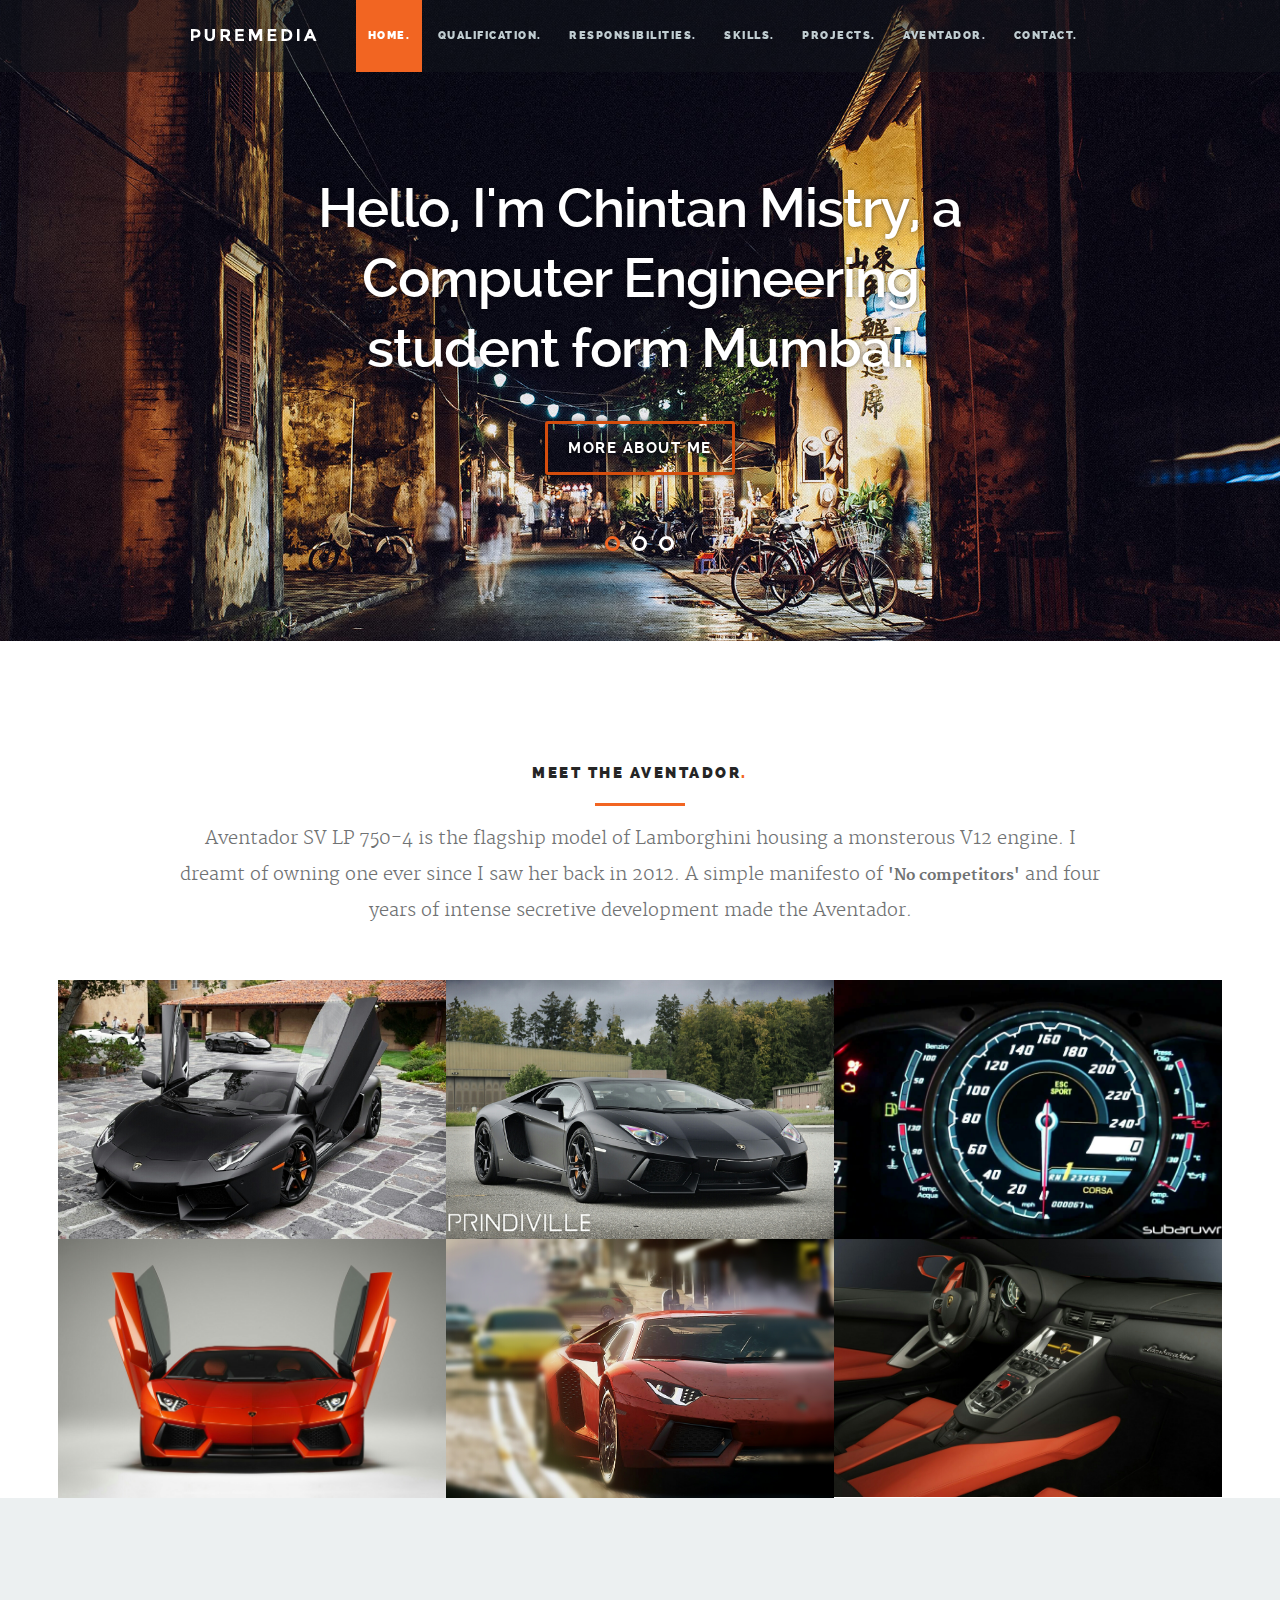
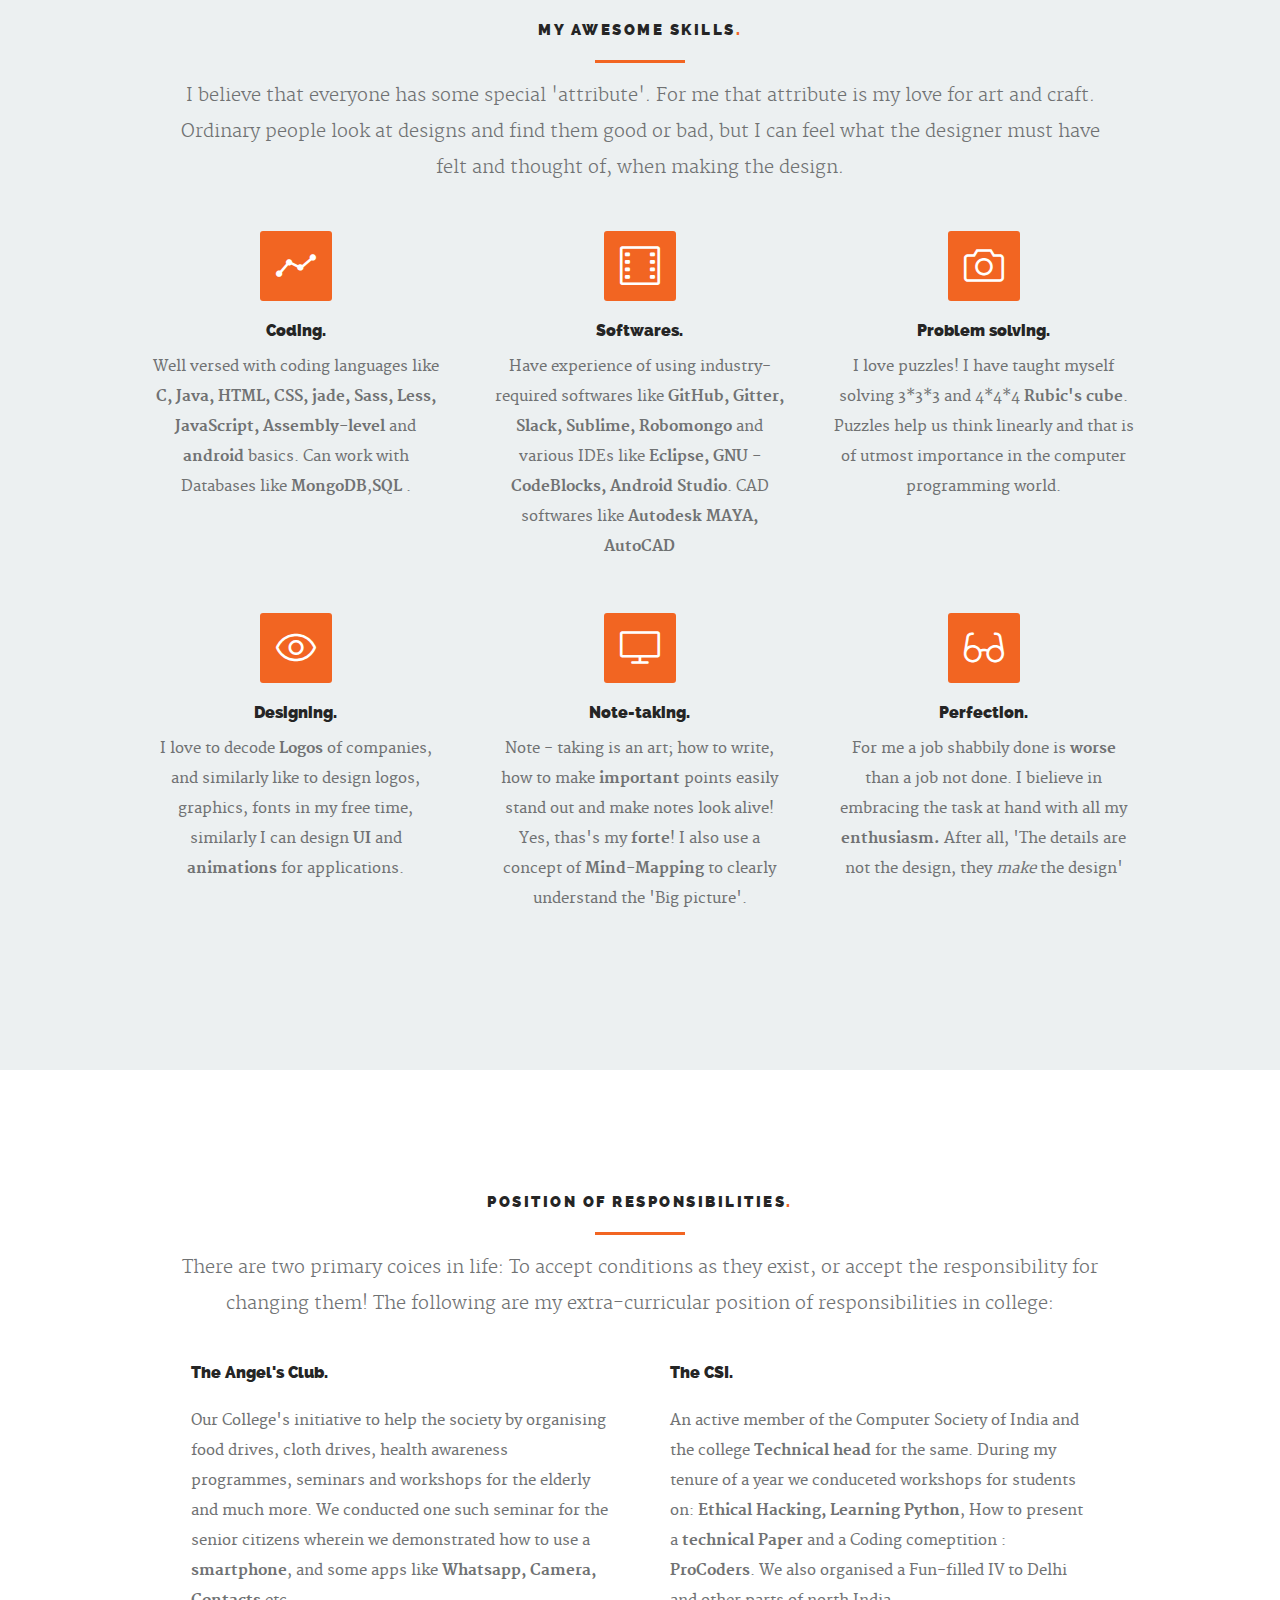
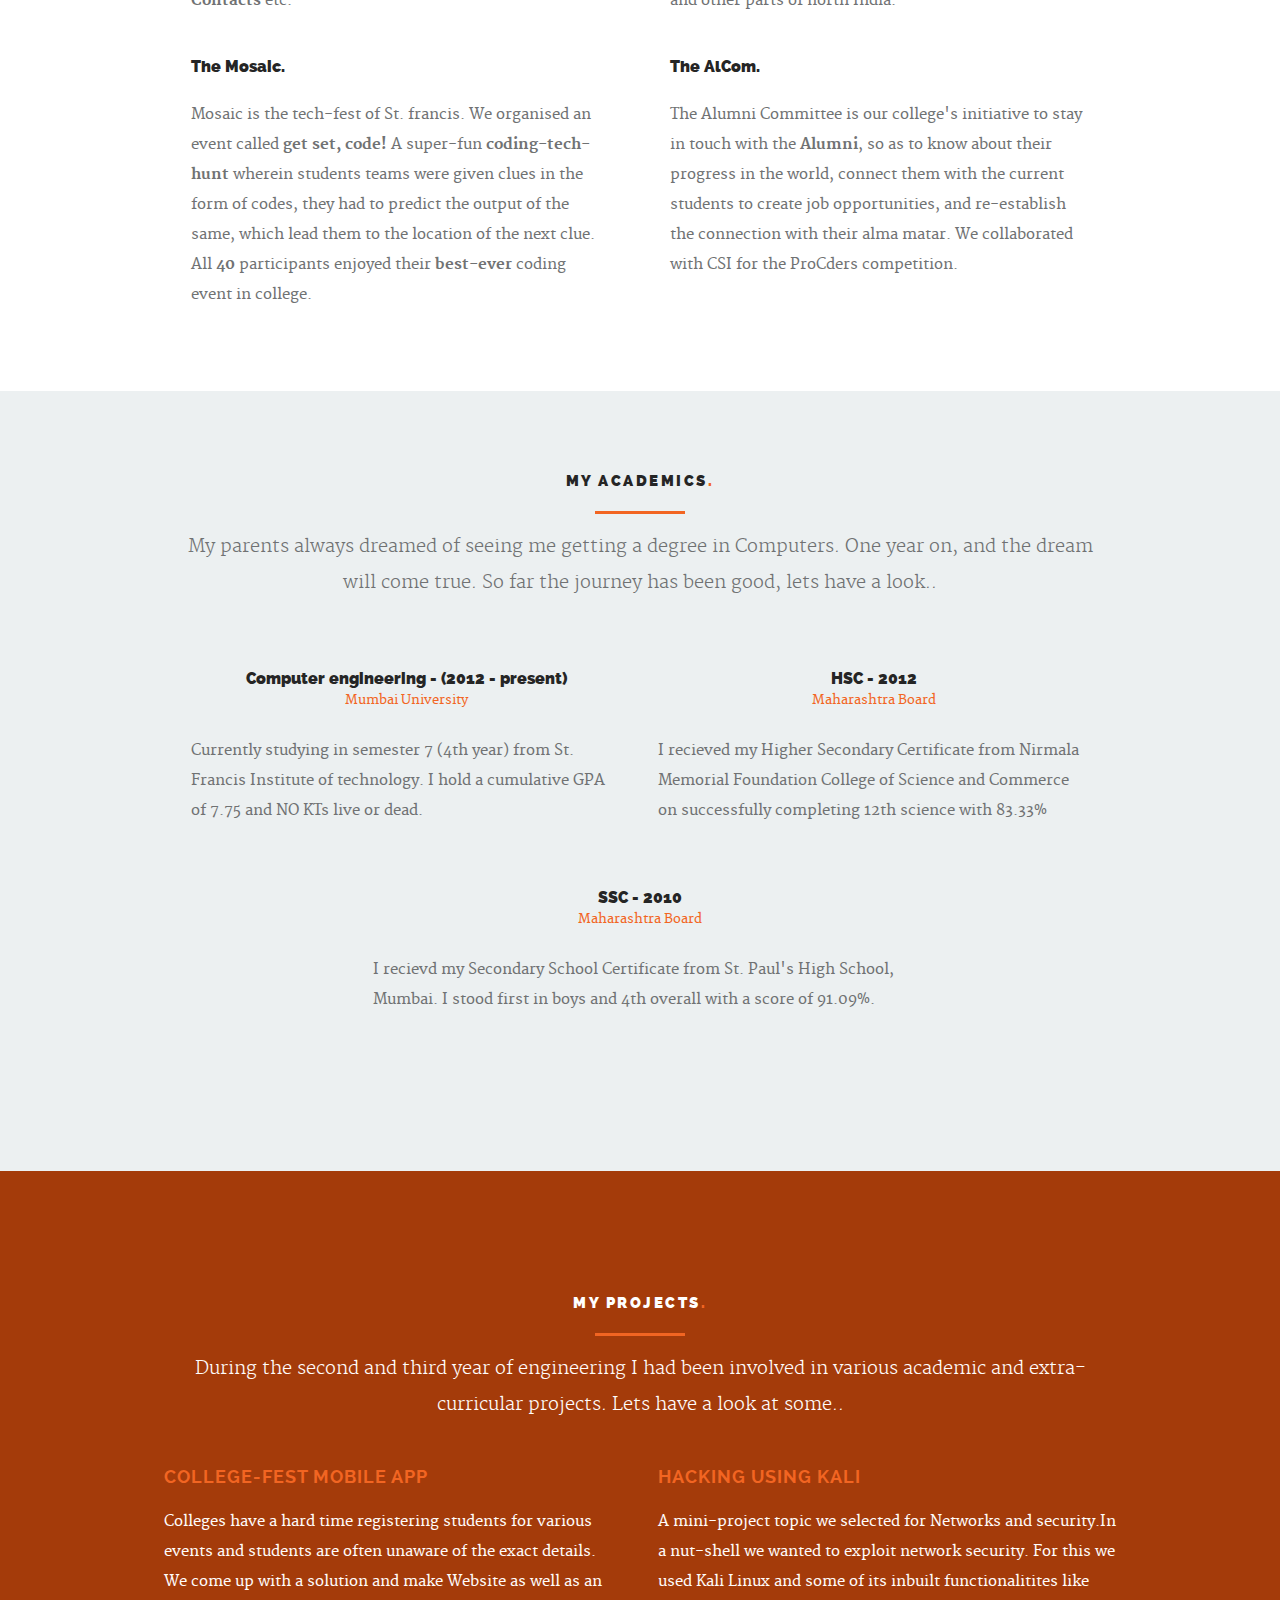
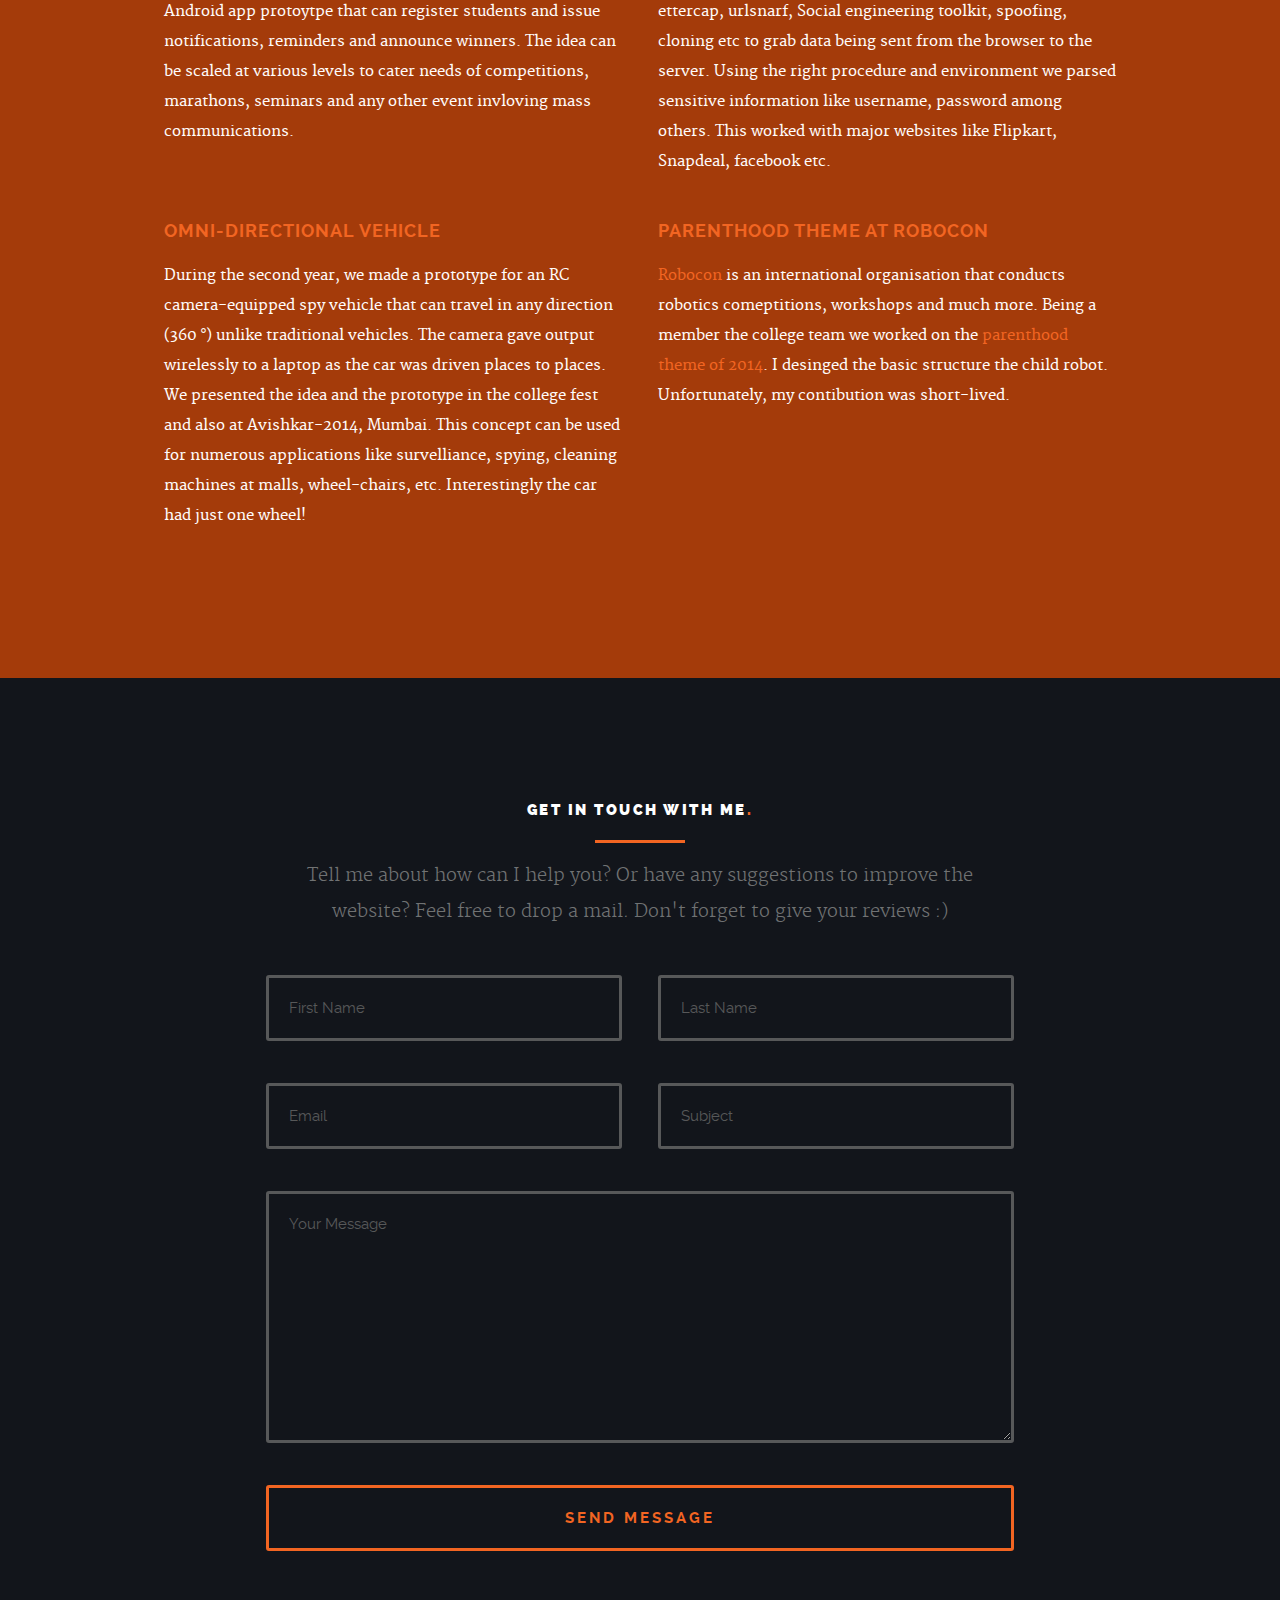
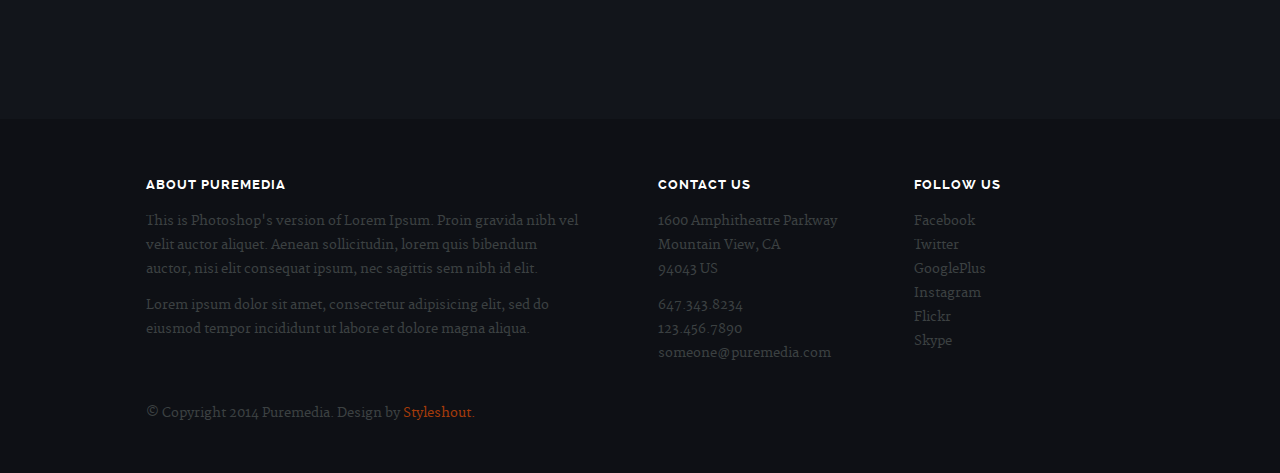
==== index.html @ ee424dfe "renamed ids for responsibilities in inedx.html adn main.css, works fine" ====
<!DOCTYPE html>
<!--[if lt IE 8 ]><html class="no-js ie ie7" lang="en"> <![endif]-->
<!--[if IE 8 ]><html class="no-js ie ie8" lang="en"> <![endif]-->
<!--[if IE 9 ]><html class="no-js ie ie9" lang="en"> <![endif]-->
<!--[if (gte IE 9)|!(IE)]><!--><html class="no-js" lang="en"> <!--<![endif]-->
<head>

   <!--- Basic Page Needs
   ================================================== -->
   <meta charset="utf-8">
	<title>Chintan Mistry</title>
	<meta name="description" content="">  
	<meta name="author" content="">

   <!-- Mobile Specific Metas
   ================================================== -->
	<meta name="viewport" content="width=device-width, initial-scale=1, maximum-scale=1">

	<!-- CSS
    ================================================== -->
   <link rel="stylesheet" href="css/base.css">
	<link rel="stylesheet" href="css/main.css">
   <link rel="stylesheet" href="css/media-queries.css">         

   <!-- Script
   =================================================== -->
	<script src="js/modernizr.js"></script>

   <!-- Favicons
	=================================================== -->
	<link rel="shortcut icon" href="favicon.png" >

</head>

<body class="homepage">

   <div id="preloader"> 
	   <div id="status">
         <img src="images/loader.gif" height="60" width="60" alt="">
         <div class="loader">Loading...</div>
      </div>
   </div>
   

   <!-- Header
   =================================================== -->
   <header id="main-header">

   	<div class="row header-inner">

	      <div class="logo">
	         <a class="smoothscroll" href="#hero">Chintan</a>
	      </div>

	      <nav id="nav-wrap">         
	         
	         <a class="mobile-btn" href="#nav-wrap" title="Show navigation">
	         	<span class='menu-text'>Show Menu</span>
	         	<span class="menu-icon"></span>
	         </a>
         	<a class="mobile-btn" href="#" title="Hide navigation">
         		<span class='menu-text'>Hide Menu</span>
         		<span class="menu-icon"></span>
         	</a>         

	         <ul id="nav" class="nav">
	            <li class="current"><a class="smoothscroll" href="#hero">Home.</a></li>
		         <li><a class="smoothscroll" href="#qualification">Qualification.</a></li>
	            <li><a class="smoothscroll" href="#responsibilities">Responsibilities.</a></li>
	            <li><a class="smoothscroll" href="#skills">Skills.</a></li>
	            <li><a class="smoothscroll" href="#projects">Projects.</a></li>	            
              <li><a class="smoothscroll" href="#aventador">Aventador.</a></li>
	            <li><a class="smoothscroll" href="#contact">Contact.</a></li>
	         </ul> 

           <!-- <ul id="nav" class="nav">
               <li><a href="index.html#hero">Home.</a></li>
              <li class="current"><a href="index.html#aventador">Works.</a></li>
               <li><a href="index.html#skills">skills.</a></li>
               <li><a href="index.html#responsibilities">responsibilities.</a></li>
               <li><a href="index.html#journal">Blog.</a></li>         
               <li><a href="index.html#contact">Contact.</a></li>
            </ul> --> 

	      </nav> <!-- /nav-wrap -->	      

	   </div> <!-- /header-inner -->

   </header> 


   <!-- Hero
   =================================================== -->
   <section id="hero">	
   	  
		<div class="row hero-content">

			<div class="twelve columns flex-container">

			   <div id="hero-slider" class="flexslider">

				   <ul class="slides">

					   <!-- Slide -->
					   <li>
						   <div class="flex-caption">
								<h1>Hello, I'm Chintan Mistry, a Computer Engineering student form Mumbai.</h1>	
								<p><a class="button stroke smoothscroll" href="#responsibilities">More About me</a></p>																   
							</div>						
					   </li>

					   <!-- Slide -->
					   <li>						
							<div class="flex-caption">
								<h1 > I'm an artist, a designer, a coder, and... <br> I love my name!</h1>	
								<p><a class="button stroke smoothscroll" href="#aventador">See my Works</a></p>									   
							</div>					
					   </li>

					   <!-- Slide -->
              <li>
               <div class="flex-caption">
                <h1 >I'm a die-hard Lamborghini Fan, and aim to own an <a class="smoothscroll" href="#aventador" title="">an Aventador LP 700-4</a> when I turn 23. <a class="smoothscroll" href="#contact" title="">Meet her</a></h1> 
                <!-- edit these links to point to the bull + ++++++++++++++++++++++++++++++++++++++++++ -->
                </div>
              </li>				              

				   </ul>

			   </div> <!-- .flexslider -->				   

	      </div> <!-- .flex-container -->      

		</div> <!-- .hero-content -->	   

   </section> <!-- #hero -->

  <!-- pos 1: my qualifications////////////////////////////////////////////////////// -->

  <!-- pos 1: my qualifications////////////////////////////////////////////////////// -->


  <!-- pos 2: my position of responsilities ///////////////////////////////////////// -->

  <!-- pos 2: my position of responsilities ///////////////////////////////////////// -->


  <!-- pos 3: my skills ///////////////////////////////////////////////////////////// -->

  <!-- pos 3: my skills ///////////////////////////////////////////////////////////// -->


  <!-- pos 4: my projects /////////////////////////////////////////////////////////// -->

  <!-- pos 4: my projects /////////////////////////////////////////////////////////// -->

  
  <!-- pos 5: my aventador ////////////////////////////////////////////////////////// -->

  <!-- pos 5: my aventador ////////////////////////////////////////////////////////// -->


  <!-- pos 6: contact me //////////////////////////////////////////////////////////// -->

  <!-- pos 6: contact me //////////////////////////////////////////////////////////// -->


   <!-- aventador //works maps to the bull: placed at pos 6
   ================================================== -->
   <section id="aventador">

      <div class="row section-head">

      	<div class="twelve columns">

	         <h1>Meet the Aventador<span>.</span></h1>

	         <hr />

	         <p>Aventador SV LP 750-4 is the flagship model of Lamborghini housing a monsterous V12 engine. I dreamt of owning one ever since I saw her back in 2012. A simple manifesto of <b>'No competitors'</b> and four years of intense secretive development made the Aventador. 
	         </p>

	      </div>

      </div>

      <div class="row items">

      	<div class="twelve columns">

            <div id="aventador-wrapper" class="bgrid-third s-bgrid-half mob-bgrid-half group">

          	   <div class="bgrid item">
                  <div class="item-wrap">

                     <a href="Aventador.html">
                        <img src="images/Aventador/Aventador1.jpg" alt="Aventador1">
                        <div class="overlay"></div>                       
                        <div class="aventador-item-meta">
          					      <h5>Killer</h5>
                              <p>A design that steals your heart</p>
          					</div>                         
                     </a>

                  </div>
          		</div> <!-- /item -->

               <div class="bgrid item">
                  <div class="item-wrap">

                     <a href="Aventador.html">
                        <img src="images/Aventador/Aventador2.jpg" alt="Aventador2">
                        <div class="overlay">
                        	<div class="aventador-item-meta">
          					      <h5>Next - Gen</h5>
                              <p>A Complete Carbon Fibre body</p>
          					   </div>
                        </div>                        
                     </a>

                  </div>
          		</div> <!-- /item -->

               <div class="bgrid stack item">
                  <div class="item-wrap">

                     <a href="Aventador.html">
                        <img src="images/Aventador/Aventador3.jpg" alt="Aventador3">                        
                        <div class="overlay">
                        	<div class="aventador-item-meta">
          					      <h5>Fast</h5>
                              <p>A top speed of 350 Kmph</p>
          					   </div>
                        </div>                        
                     </a>

                  </div>
          		</div> <!-- /item -->

               <div class="bgrid item">
                  <div class="item-wrap">

                     <a href="Aventador.html">
                        <img src="images/Aventador/Aventador4.jpg" alt="Aventador4">
                        <div class="overlay">
                        	<div class="aventador-item-meta">
          					      <h5>Sharp</h5>
                              <p>Those scissor doors!</p>
          					   </div>
                        </div>                       
                     </a>

                  </div>
          		</div> <!-- /item -->

               <div class="bgrid item">
                  <div class="item-wrap">

                     <a href="Aventador.html">
                     	<img src="images/Aventador/Aventador5.jpg" alt="Aventador5">
                       	<div class="overlay">
                       		<div class="aventador-item-meta">
          					      <h5>Appeal</h5>
                              <p>Those eyes</p>
          					   </div>
                       	</div>                        
                     </a>

                  </div>
          		</div> <!-- /item -->

               <div class="bgrid item">
                  <div class="item-wrap">

                     <a href="Aventador.html">
                        <img src="images/Aventador/Aventador6.jpg" alt="Aventador6">
                        <div class="overlay">
                        	<div class="aventador-item-meta">
          					      <h5>Interiors</h5>
                              <p>A jet fighter on road</p>
          					   </div>
                        </div>                        
                     </a>

                  </div>
          		</div> <!-- /item -->

            </div> <!-- /aventador-wrapper -->

         </div> <!-- /twelve -->

      </div>  <!-- /row -->
      
   </section> <!-- /aventador -->


   <!-- skills Section maps to my skills : pos at 3
   ================================================== -->
   <section id="skills">

   	<div class="row section-head">

   		<div class="twelve columns">

	         <h1>My awesome skills<span>.</span></h1>

	         <hr />

	         <p>I believe that everyone has some special 'attribute'. For me that attribute is my love for art and craft. Ordinary people look at designs and find them good or bad, but I can feel what the designer must have felt and thought of, when making the design. 
	         </p>

         </div>

      </div>

      <div class="row">

      	<div class="twelve columns">

	      	<div class="skills-list bgrid-third s-bgrid-half mob-bgrid-whole">

	      		<div class="bgrid">

	               <div class="icon-part">
	               	<span class="icon-graph"></span>
	               </div>

	               <h3>Coding.</h3>

	               <div class="skills-content">	                  
		               <p>Well versed with coding languages like <b>C, Java, HTML, CSS, jade, Sass, Less, JavaScript, Assembly-level</b> and <b>android</b> basics. Can work with Databases like <b>MongoDB</b>,<b>SQL</b> .
	         			</p> 
	               </div>      

	            </div> <!-- /bgrid -->

				   <div class="bgrid">

	              	<div class="icon-part">
	               	<i class="icon-film"></i>
	               </div>

	               <h3>Softwares.</h3>                  

	               <div class="skills-content">	                  
		               <p>Have experience of using industry-required softwares like <b>GitHub, Gitter, Slack, Sublime, Robomongo</b> and various IDEs like <b>Eclipse, GNU - CodeBlocks, Android Studio</b>. CAD softwares like <b>Autodesk MAYA, AutoCAD</b>
	         			</p> 
	               </div>                                 

	            </div> <!-- /bgrid -->

				   <div class="bgrid">

	              	<div class="icon-part">	               	
	               	<i class="icon-camera"></i>
	               </div>

	               <h3>Problem solving.</h3>

	               <div class="skills-content">		                  
		               <p>I love puzzles! I have taught myself solving 3*3*3 and 4*4*4 <b>Rubic's cube</b>. Puzzles help us think linearly and that is of utmost importance in the computer programming world.
	         			</p> 
	               </div>                               

	            </div> <!-- /bgrid -->

				   <div class="bgrid first">

	              	<div class="icon-part">
	               	<i class="icon-eye"></i>	               	
	               </div>
	                  
	               <h3>Designing.</h3> 

	               <div class="skills-content">	                  
		               <p>I love to decode <b>Logos</b> of companies, and similarly like to design logos, graphics, fonts in my free time, similarly I can design <b>UI</b> and <b>animations</b> for applications.
	         			</p> 
	               </div>                                 

	            </div> <!-- /bgrid -->

				   <div class="bgrid">

	              	<div class="icon-part">
	               	<i class="icon-screen-desktop"></i>
	               </div>
	                  
	               <h3>Note-taking.</h3>

	               <div class="skills-content">	                  
		               <p>Note - taking is an art; how to write, how to make <b>important</b> points easily stand out and make notes look alive! Yes, thas's my <b>forte</b>! I also use a concept of <b>Mind-Mapping</b> to clearly understand the 'Big picture'. 
	         			</p> 
	               </div>                                 

	             </div> <!-- /bgrid -->

				   <div class="bgrid">

	               <div class="icon-part">
	               	<i class="icon-eyeglasses"></i>
	               </div>

	               <h3>Perfection.</h3>

	               <div class="skills-content">
		               <p>For me a job shabbily done is <b>worse</b> than a job not done. I bielieve in embracing the task at hand with all my <b>enthusiasm.</b> After all, 'The details are not the design, they <i>make</i> the design' 
	         			</p> 
	               </div>                              

	            </div> <!-- /bgrid -->

	      	</div> <!-- /skills-list -->

	      </div> <!-- /twelve -->

      </div> <!-- /row -->      

   </section> <!-- /skills -->   


   <!-- responsibilities Section or who we are maps to my pos of resp: pos at 2
   ================================================== -->
   <section id="responsibilities">

   	<div class="row section-head">

   		<div class="twelve columns">

	         <h1>Position Of Responsibilities<span>.</span></h1>

	         <hr />

	         <p>There are two primary coices in life: To accept conditions as they exist, or accept the responsibility for changing them! The following are my extra-curricular position of responsibilities in college: 
	         </p>

	      </div>

      </div>

      <div class="row responsibilities-content"> 

      	<div class="mob-whole six columns left">

      		<h3>The Angel's Club.</h3>	

	      	<p>Our College's initiative to help the society by organising food drives, cloth drives, health awareness programmes, seminars and workshops for the elderly and much more. We conducted one such seminar for the senior citizens wherein we demonstrated how to use a <b>smartphone</b>, and some apps like <b>Whatsapp, Camera, Contacts</b> etc.
	         </p>

      	</div> <!-- /left -->

      	<div class="mob-whole six columns right">

	      	<h3>The CSI.</h3>

	      	<p>An active member of the Computer Society of India and the college <b>Technical head</b> for the same. During my tenure of a year we conduceted workshops for students on: <b>Ethical Hacking, Learning Python</b>, How to present a <b>technical Paper</b> and a Coding comeptition :<b> ProCoders</b>. We also organised a Fun-filled IV to Delhi and other parts of north India.
	         </p>	

      	</div> <!-- /right -->

      </div> <!-- /row -->    

      <div class="row responsibilities-content"> 

      	<div class="mob-whole six columns left">

	      	<h3>The Mosaic.</h3>	
	      	<p>Mosaic is the tech-fest of St. francis. We organised an event called <b>get set, code!</b> A super-fun <b>coding-tech-hunt</b> wherein students teams were given clues in the form of codes, they had to predict the output of the same, which lead them to the location of the next clue. All <b>40</b> participants enjoyed their <b>best-ever</b> coding event in college. 
	         </p>

      	</div> <!-- /left -->

      	<div class="mob-whole six columns right">

	      	<h3>The AlCom.</h3>

	      	<p>The Alumni Committee is our college's initiative to stay in touch with the <b>Alumni</b>, so as to know about their progress in the world, connect them with the current students to create job opportunities, and re-establish the connection with their alma matar. We collaborated with CSI for the ProCders competition.
	         </p>	

      	</div> <!-- /right -->

      </div> <!-- /row -->


      <!-- team or our rockstar team maps to my qualification pos: 1
   	=================================================== -->
   	<div id='team'>

	      <div class="row team section-head">

	   		<div class="twelve columns">

		         <h1>My Academics<span>.</span></h1>

		         <hr />

		         <p>My parents always dreamed of seeing me getting a degree in Computers. One year on, and the dream will come true. So far the journey has been good, lets have a look..
		         </p>	         

		      </div>

	      </div>

      	<div class="row responsibilities-content">

      		<div class="twelve columns">

		         <div id="team-wrapper" class="bgrid-half mob-bgrid-whole group">

		            <div class="bgrid member">

		               <div class="member-header text-center">


		                 	<!-- <div class="member-pic">
									<img src="images/team/member01-k.jpg" alt=""/>                        	                       	
		                 	</div> -->
                      <!-- this is the div for the image head, kept for reference purpose only -->

		                  <div class="member-name">
		                     <h3>Computer engineering - (2012 - present)</h3>
		                     <span>Mumbai University</span>
		                  </div>

		               </div>							

		               <p>Currently studying in semester 7 (4th year) from St. Francis Institute of technology. I hold a cumulative GPA of 7.75 and NO KTs live or dead.</p>

		               <!-- <ul class="member-social">
		                  <li><a href="#"><i class="fa fa-facebook"></i></a></li>
		                  <li><a href="#"><i class="fa fa-twitter"></i></a></li>
		                  <li><a href="#"><i class="fa fa-google-plus"></i></a></li>
		                  <li><a href="#"><i class="fa fa-linkedin"></i></a></li>
		                  <li><a href="#"><i class="fa fa-skype"></i></a></li>
		               </ul> -->
                   <!-- reference prupose only -->

		          	</div> <!-- /member -->

		            <div class="bgrid member">

		              	<div class="member-header text-center">
										
		                	<div class="member-name">
		                   	<h3>HSC - 2012</h3>
		                   	<span>Maharashtra Board</span>
		                	</div>

		               </div>

		               <p>I recieved my Higher Secondary Certificate from Nirmala Memorial Foundation College of Science and Commerce on successfully completing 12th science with 83.33%</p>

		               <!-- <ul class="member-social">
                      <li><a href="#"><i class="fa fa-facebook"></i></a></li>
                      <li><a href="#"><i class="fa fa-twitter"></i></a></li>
                      <li><a href="#"><i class="fa fa-google-plus"></i></a></li>
                      <li><a href="#"><i class="fa fa-linkedin"></i></a></li>
                      <li><a href="#"><i class="fa fa-skype"></i></a></li>
                   </ul> -->

		       		</div> <!-- /member -->

		            <div class="bgrid-whole member first" style="padding-left: 200px;  padding-right: 200px;">

							<div class="member-header text-center">
							
								<!-- <div class="member-pic">
                                        <img src="images/team/member03-k.jpg" alt=""/>                          
                                     </div> -->

		               	<div class="member-name ">
		                  	<h3>SSC - 2010</h3>
		                  	<span>Maharashtra Board</span>
		               	</div>

							</div>

		               <p>I recievd my Secondary School Certificate from St. Paul's High School, Mumbai. I stood first in boys and 4th overall with a score of 91.09%.</p>

		      		</div> <!-- /member -->

		         </div> <!-- /twelve -->

	         </div> <!-- /team-wrapper -->

         </div> <!-- /row -->

      </div> <!-- /team -->           

   </section> <!-- /responsibilities -->


   <!-- journal or our ramblings maps to my projects: pos at 4
   =================================================== -->
   <section id="journal">

	   <div class="row section-head">

	   	<div class="twelve columns">

			   <h1>My Projects<span>.</span></h1>

			   <hr />

			   <p>During the second and third year of engineering I had been involved in various academic and extra-curricular projects. Lets have a look at some.. 
		      </p>	         

		    </div>

	   </div>

      <div class="row">

      	<div class="twelve columns">

	         <div id="blog-wrapper" class="bgrid-half s-bgrid-half mob-bgrid-whole group">

	            <article class="bgrid">
						
						<h5>College-Fest mobile App</h5>
	                           
	               <p>Colleges have a hard time registering students for various events and students are often unaware of the exact details. We come up with a solution and make Website as well as an Android app protoytpe that can register students and issue notifications, reminders and announce winners. The idea can be scaled at various levels to cater needs of competitions, marathons, seminars and any other event invloving mass communications.
	               </p>
	                        
	            </article>

	            <article class="bgrid">
						
						<h5>Hacking using Kali</h5>
	                           
	               <p>A mini-project topic we selected for Networks and security.In a nut-shell we wanted to exploit network security. For this we used Kali Linux and some of its inbuilt functionalitites like ettercap, urlsnarf, Social engineering toolkit, spoofing, cloning etc to grab data being sent from the browser to the server. Using the right procedure and environment we parsed sensitive information like username, password among others. This worked with major websites like Flipkart, Snapdeal, facebook etc.
	            	</p>
	                        
	            </article>

	            <article class="bgrid">
						
						<h5>Omni-directional Vehicle</h5>	
	                           
	               <p>During the second year, we made a prototype for an RC camera-equipped spy vehicle that can travel in any direction (360 &deg) unlike traditional vehicles. The camera gave output wirelessly to a laptop as the car was driven places to places. We presented the idea and the prototype in the college fest and also at Avishkar-2014, Mumbai. This concept can be used for numerous applications like survelliance, spying, cleaning machines at malls, wheel-chairs, etc. Interestingly the car had just one wheel!
	            	</p>
	                        
	            </article>

	            <article class="bgrid">
						
						<h5>Parenthood theme at ROBOCON</h5>
	                           
	               <p><a href="https://en.wikipedia.org/wiki/Robocon_India">Robocon</a> is an international organisation that conducts robotics comeptitions, workshops and much more. Being a member the college team we worked on the <a href="https://www.youtube.com/watch?v=TjcOmQl2PZQ">parenthood theme of 2014</a>. I desinged the basic structure the child robot. Unfortunately, my contibution was short-lived.
	            	</p>
	                        
	            </article>

	         </div> <!-- /blog-wrapper -->

	      </div> <!-- /twelve -->

      </div> <!-- /row -->

   </section> <!-- /blog -->

   
   <!-- Contact Section or suggestions: pos at 6
   ================================================== -->
   <section id="contact">

   	<div class="row section-head">

   		<div class="twelve columns">

	         <h1>Get In Touch With Me<span>.</span></h1>

	         <hr />

	         <p>Tell me about how can I help you? Or have any suggestions to improve the website? Feel free to drop a mail. Don't forget to give your reviews :) 
	         </p>

	      </div>

      </div>

      <div class="row form-section">
      	
      	<div id="contact-form" class="twelve columns">

            <form name="contactForm" id="contactForm" method="post" action="">

      			<fieldset>

                  <div class="row">

	                  <div class="six columns mob-whole">
	                  	<label for="contactFname">First Name <span class="required">*</span></label>	      						   
	      					<input name="contactFname" type="text" id="contactFname" placeholder="First Name" value="" />	      					
	                  </div>

	                  <div class="six columns mob-whole">	
	                  	<label for="contactLname">Last Name <span class="required">*</span></label>      						   
	      					<input name="contactLname" type="text" id="contactLname" placeholder="Last Name" value="" />	      					
	                  </div>	                        

                  </div>

                  <div class="row">

	                  <div class="six columns mob-whole">	
	                  	<label for="contactEmail">Email <span class="required">*</span></label>      						   
	      					<input name="contactEmail" type="text" id="contactEmail" placeholder="Email" value="" />	      					
	                  </div>

	                  <div class="six columns mob-whole">	 
	                  	<label for="contactSubject">Subject</label>     						   
	      					<input name="contactSubject" type="text" id="contactSubject" placeholder="Subject"  value="" />	      					
	                  </div>

                  </div>

                  <div class="row">

	                  <div class="twelve columns">
	                     <label  for="contactMessage">Message <span class="required">*</span></label>
	                     <textarea name="contactMessage"  id="contactMessage" placeholder="Your Message" rows="10" cols="50" ></textarea>
	                  </div>

                  </div>

                  <div>
                     <button class="submit full-width">Send Message</button>
                     <div id="image-loader">
                        <img src="images/loader.gif" alt="" />
                     </div>
                  </div>

      			</fieldset>
      				
      		</form> <!-- /contactForm -->

            <!-- message box -->
            <div id="message-warning"></div>
            <div id="message-success">
               <i class="fa fa-check"></i>Your message was sent, thank you!<br />
    			</div>

         </div> <!-- /contact-form -->      	

      </div> <!-- /form-section -->     

   </section>  <!-- /contact-->


   <!-- Footer
   ================================================== -->
   <footer>

      <div class="row">       

         <div class="six columns tab-whole footer-responsibilities">
				
				<h3>About Puremedia</h3>
               
            <p>This is Photoshop's version  of Lorem Ipsum. Proin gravida nibh vel velit auctor aliquet.
            Aenean sollicitudin, lorem quis bibendum auctor, nisi elit consequat ipsum, nec sagittis sem
            nibh id elit. 
            </p>

            <p>Lorem ipsum dolor sit amet, consectetur adipisicing elit, sed do eiusmod tempor 
            	incididunt ut labore et dolore magna aliqua.</p>        

         </div> <!-- /footer-responsibilities -->

         <div class="six columns tab-whole right-cols">

            <div class="row">

               <div class="columns">
                  <h3 class="address">Contact Us</h3>
                  <p>
                  1600 Amphitheatre Parkway<br>
                  Mountain View, CA<br>
                  94043 US
                  </p>

                  <ul>
                    <li><a href="tel:6473438234">647.343.8234</a></li>
                    <li><a href="tel:1234567890">123.456.7890</a></li>
                    <li><a href="mailto:someone@puremedia.com">someone@puremedia.com</a></li>
                  </ul>                  
               </div> <!-- /columns -->             

               <div class="columns last">
                  <h3 class="contact">Follow Us</h3>

                  <ul>
                     <li><a href="#">Facebook</a></li>
                     <li><a href="#">Twitter</a></li>
                     <li><a href="#">GooglePlus</a></li>
                     <li><a href="#">Instagram</a></li>
                     <li><a href="#">Flickr</a></li>
                     <li><a href="#">Skype</a></li>
                  </ul>
                  
               </div> <!-- /columns --> 

            </div> <!-- /Row(nested) -->

         </div>

         <p class="copyright">&copy; Copyright 2014 Puremedia. Design by <a href="http://www.styleshout.com/">Styleshout.</a></p>        

         <div id="go-top">
            <a class="smoothscroll" title="Back to Top" href="#hero"><span>Top</span><i class="fa fa-long-arrow-up"></i></a>
         </div>

      </div> <!-- /row -->

   </footer> <!-- /footer -->


   <!-- Java Script
   ================================================== -->
   <script src="http://ajax.googleapis.com/ajax/libs/jquery/1.10.2/jquery.min.js"></script>
   <script>window.jQuery || document.write('<script src="js/jquery-1.10.2.min.js"><\/script>')</script>
   <script type="text/javascript" src="js/jquery-migrate-1.2.1.min.js"></script>   
   <script src="js/jquery.flexslider.js"></script>
   <script src="js/jquery.fittext.js"></script>
   <script src="js/backstretch.js"></script> 
   <script src="js/waypoints.js"></script>  
   <script src="js/main.js"></script>

</body>

</html>
---- css/base.css ----
/* =================================================================== */
/* 
/*  Puremedia v1.0 Base Stylesheet
/*  url:styleshout.com
/*  10-09-2014
/*
/*  ------------------------------------------------------------------ 
  
    TOC: 
    a. Reset
    b. Basic Setup Styles
    c. Typography  
    d. Media
    e. Grid
    f. MISC
  
/* =================================================================== */

/* 
/* a. Reset - normalize.css v3.0.1 | MIT License | git.io/normalize
/* =================================================================== */
html {
	font-family: sans-serif;
	-ms-text-size-adjust: 100%;
	-webkit-text-size-adjust: 100%;
}
body {
	margin: 0;
}
article, aside, details, figcaption, figure, footer, header, hgroup, main, nav, section, summary {
	display: block;
}
audio, canvas, progress, video {
	display: inline-block;
	vertical-align: baseline;
}
audio:not([controls]) {
	display: none;
	height: 0;
}
[hidden], template {
	display: none;
}
a {
	background: transparent;
}
a:active, a:hover {
	outline: 0;
}
abbr[title] {
	border-bottom: 1px dotted;
}
b, strong {
	font-weight: bold;
}
dfn {
	font-style: italic;
}
h1 {
	font-size: 2em;
	margin: 0.67em 0;
}
mark {
	background: #ff0;
	color: #000;
}
small {
	font-size: 80%;
}
sub, sup {
	font-size: 75%;
	line-height: 0;
	position: relative;
	vertical-align: baseline;
}
sup {
	top: -0.5em;
}
sub {
	bottom: -0.25em;
}
img {
	border: 0;
}
svg:not(:root) {
	overflow: hidden;
}
figure {
	margin: 1em 40px;
}
hr {
	-moz-box-sizing: content-box;
	box-sizing: content-box;
	height: 0;
}
pre {
	overflow: auto;
}
code, kbd, pre, samp {
	font-family: monospace, monospace;
	font-size: 1em;
}
button, input, optgroup, select, textarea {
	color: inherit;
	font: inherit;
	margin: 0;
}
button {
	overflow: visible;
}
button, select {
	text-transform: none;
}
button, html input[type="button"], input[type="reset"], input[type="submit"] {
	-webkit-appearance: button;
	cursor: pointer;
}
button[disabled], html input[disabled] {
	cursor: default;
}
button::-moz-focus-inner, input::-moz-focus-inner {
	border: 0;
	padding: 0;
}
input {
	line-height: normal;
}
input[type="checkbox"], input[type="radio"] {
	box-sizing: border-box;
	padding: 0;
}
input[type="number"]::-webkit-inner-spin-button, input[type="number"]::-webkit-outer-spin-button {
	height: auto;
}
input[type="search"] {
	-webkit-appearance: textfield;
	-moz-box-sizing: content-box;
	-webkit-box-sizing: content-box;
	box-sizing: content-box;
}
input[type="search"]::-webkit-search-cancel-button, input[type="search"]::-webkit-search-decoration {
	-webkit-appearance: none;
}
fieldset {
	border: 1px solid #c0c0c0;
	margin: 0 2px;
	padding: 0.35em 0.625em 0.75em;
}
legend {
	border: 0;
	padding: 0;
}
textarea {
	overflow: auto;
}
optgroup {
	font-weight: bold;
}
table {
	border-collapse: collapse;
	border-spacing: 0;
}
td, th {
	padding: 0;
}

/* 
/* b. Basic Setup Styles - Top Elements
/* =================================================================== */
*, *:before, *:after {
	-webkit-box-sizing: border-box;
	-moz-box-sizing: border-box;
	box-sizing: border-box;
}
html {
	-webkit-font-smoothing: antialiased;
	-moz-osx-font-smoothing: grayscale;
	font-size: 62.5%;
}
body {
	font-weight: normal;
	line-height: 1;
	text-rendering: optimizeLegibility;
}

/* 
/* c. Typography
====================================================================== */
div, dl, dt, dd, ul, ol, li, h1, h2, h3, h4, h5, h6, pre, form, p, blockquote, th, td {
	margin: 0;
	padding: 0;
}
h1, h2, h3, h4, h5, h6 {
	text-rendering: optimizeLegibility;
	line-height: 1.2;
}
hr {
	border: solid #ddd;
	border-width: 1px 0 0;
	clear: both;
	margin: 11px 0 24px;
	height: 0;
}
em, i {
	font-style: italic;
	line-height: inherit;
}
strong, b {
	font-weight: bold;
	line-height: inherit;
}
small {
	font-size: 60%;
	line-height: inherit;
}
ul {
	list-style: none;
}
ol {
	list-style: decimal;
}
ol, ul.square, ul.circle, ul.disc {
	margin-left: 17px;
}
ul.square {
	list-style: square;
}
ul.circle {
	list-style: circle;
}
ul.disc {
	list-style: disc;
}
ul li {
	padding-left: 4px;
}
ul ul, ul ol, ol ol, ol ul {
	margin: 3px 0 3px 17px;
}

/* links
---------------------------------------------------------------------- */
a {
	text-decoration: none;
	line-height: inherit;
}
a img {
	border: none;
}
a:focus {
	outline: none;
}
p a, p a:visited {
	line-height: inherit;
}

/* 
/* d. Media
/* =================================================================== */
img, video, embed, object {
	max-width: 100%;
	height: auto;
}
object, embed {
	height: 100%;
}
img {
	-ms-interpolation-mode: bicubic;
}

/* 
/* e. Grid
===================================================================== */
.row {
	width: 94%;
	max-width: 1024px;
	margin: 0 auto;
}
.ie8 .row {
	width: 1024px;
}
.narrow .row {
	max-width: 980px;
}
.row .row {
	width: auto;
	max-width: none;
	margin-left: -18px;
	margin-right: -18px;
}
.row:before, .row:after {
	content: "";
	display: table;
}
.row:after {
	clear: both;
}
.column, .columns, .bgrid {
	position: relative;
	padding: 0 18px;
	min-height: 1px;
	float: left;
}
.column.centered, .columns.centered {
	float: none;
	margin: 0 auto;
}
.row.collapsed > .column, .row.collapsed > .columns, .column.collapsed, .columns.collapsed {
	padding: 0;
}
[class*="column"] + [class*="column"]:last-child {
	float: right;
}
[class*="column"] + [class*="column"].end {
	float: right;
}
.one, .row .one {
	width: 8.33333%;
}
.two, .row .two {
	width: 16.66667%;
}
.three, .row .three {
	width: 25%;
}
.four, .row .four {
	width: 33.33333%;
}
.five, .row .five {
	width: 41.66667%;
}
.six, .row .six {
	width: 50%;
}
.seven, .row .seven {
	width: 58.33333%;
}
.eight, .row .eight {
	width: 66.66667%;
}
.nine, .row .nine {
	width: 75%;
}
.ten .row .ten {
	width: 83.33333%;
}
.eleven, .row .eleven {
	width: 91.66667%;
}
.twelve, .row .twelve {
	width: 100%;
}

/* tablets
--------------------------------------------------------------- */
@media screen and (max-width:768px) {
	.row {
		width: auto;
		padding-left: 30px;
		padding-right: 30px;
	}
	.row .row {
		padding-left: 0;
		padding-right: 0;
		margin-left: -15px;
		margin-right: -15px;
	}
	.column, .columns {
		padding: 0 15px;
	}
	.tab-fourth, .row .tab-fourth {
		width: 25%;
	}
	.tab-third, .row .tab-third {
		width: 33.33333%;
	}
	.tab-half, .row .tab-half {
		width: 50%;
	}
	.tab-2thirds, .row .tab-2thirds {
		width: 66.66667%;
	}
	.tab-3fourths, .row .tab-3fourths {
		width: 75%;
	}
	.tab-whole, .row .tab-whole {
		width: 100%;
	}
}

/* mobile
--------------------------------------------------------------- */
@media screen and (max-width:600px) {
	.row {
		padding-left: 25px;
		padding-right: 25px;
	}
	.row .row {
		margin-left: -10px;
		margin-right: -10px;
	}
	.column, .columns {
		padding: 0 10px;
	}
	.mob-fourth, .row .mob-fourth {
		width: 25%;
	}
	.mob-half, .row .mob-half {
		width: 50%;
	}
	.mob-3fourths, .row .mob-3fourths {
		width: 75%;
	}
	.mob-whole, .row .mob-whole {
		width: 100%;
	}
}

/* small mobile devices
--------------------------------------------------------------- */
@media screen and (max-width:400px) {
	.row {
		padding-left: 30px;
		padding-right: 30px;
	}
	.row .row {
		padding-left: 0;
		padding-right: 0;
		margin-left: 0;
		margin-right: 0;
	}
	.column, .columns {
		width: auto !important;
		float: none !important;
		margin-left: 0;
		margin-right: 0;
		clear: both;
		padding: 0;
	}
	[class*="column"] + [class*="column"]:last-child {
		float: none;
	}
}

/* larger screens
--------------------------------------------------------------- */
@media screen and (min-width:1200px) {
	.wide .wrap {
		max-width: 1180px;
	}
}


/* block grids
--------------------------------------------------------------- */
.bgrid-sixth .bgrid {
	width: 16.66667%;
}
.bgrid-fourth .bgrid {
	width: 25%;
}
.bgrid-third .bgrid {
	width: 33.33333%;
}
.bgrid-half .bgrid {
	width: 50%;
}
.bgrid {
	padding: 0;
}

/* Clearing for block grid columns. Allows columns with
different heights to align properly. */
.first {
	clear: both;
}

/* first column in large(default) screen - for IE8 */
.bgrid-sixth .bgrid:nth-child(6n+1), .bgrid-fourth .bgrid:nth-child(4n+1), .bgrid-third .bgrid:nth-child(3n+1), .bgrid-half .bgrid:nth-child(2n+1) {
	clear: both;
}

/* smaller screens */
@media screen and (max-width:900px) {
	/* block grids for small screens */
	.s-bgrid-sixth .bgrid {
		width: 16.66667%; 
	}
	.s-bgrid-fourth .bgrid {
		width: 25%;
	}
	.s-bgrid-third .bgrid {
		width: 33.33333%;
	}
	.s-bgrid-half .bgrid {
		width: 50%;
	}
	.s-bgrid-whole .bgrid {
		width: 100%;
		clear: both;
	}
	.first, [class*="bgrid-"] .bgrid:nth-child(n) {
		clear: none;
	}
	.s-bgrid-sixth .bgrid:nth-child(6n+1), .s-bgrid-fourth .bgrid:nth-child(4n+1), .s-bgrid-third .bgrid:nth-child(3n+1), .s-bgrid-half .bgrid:nth-child(2n+1) {
		clear: both;
	}
}

/* tablets */
@media screen and (max-width:768px) {
	.tab-bgrid-sixth .bgrid {
		width: 16.66667%;
	}
	.tab-bgrid-fourth .bgrid {
		width: 25%;
	}
	.tab-bgrid-third .bgrid {
		width: 33.33333%;
	}
	.tab-bgrid-half .bgrid {
		width: 50%;
	}
	.tab-bgrid-whole .bgrid {
		width: 100%;
		clear: both;
	}
	.first, [class*="tab-bgrid-"] .bgrid:nth-child(n) {
		clear: none;
	}
	.tab-bgrid-sixth .bgrid:nth-child(6n+1), .tab-bgrid-fourth .bgrid:nth-child(4n+1), .tab-bgrid-third .bgrid:nth-child(3n+1), .tab-bgrid-half .bgrid:nth-child(2n+1) {
		clear: both;
	}
}

/* mobile devices */
@media screen and (max-width:600px) {
	.mob-bgrid-sixth .bgrid {
		width: 16.66667%;
	}
	.mob-bgrid-fourth .bgrid {
		width: 25%;
	}
	.mob-bgrid-third .bgrid {
		width: 33.33333%;
	}
	.mob-bgrid-half .bgrid {
		width: 50%;
	}
	.mob-bgrid-whole .bgrid {
		width: 100%;
		clear: both;
	}
	.first, [class*="mob-bgrid-"] .bgrid:nth-child(n) {
		clear: none;
	}
	.mob-bgrid-sixth .bgrid:nth-child(6n+1), .mob-bgrid-fourth .bgrid:nth-child(4n+1), .mob-bgrid-third .bgrid:nth-child(3n+1), .mob-bgrid-half .bgrid:nth-child(2n+1) {
		clear: both;
	}
}

/* stack on small mobile devices */
@media screen and (max-width:400px) {
	.stack .bgrid {
		width: auto !important;
		float: none !important;
		margin-left: 0;
		margin-right: 0;
		clear: both;
	}
}

/* 
/* f. MISC
===================================================================== */

/* Clearing - (http://nicolasgallagher.com/micro-clearfix-hack/
--------------------------------------------------------------------- */
.group:before, .group:after {
	content: "";
	display: table;
}
.group:after {
	clear: both;
}

/* Misc Helper Styles
--------------------------------------------------------------------- */
.hidden {
	display: none;
}
.remove-bottom {
	margin-bottom: 0;
}
.half-bottom {
	margin-bottom: 15px !important;
}
.add-bottom {
	margin-bottom: 30px !important;
}
.no-border {
	border: none;
}
.text-center {
	text-align: center;
}
.text-left {
	text-align: left;
}
.text-right {
	text-align: right;
}
.pull-left {
	float: left;
}
.pull-right {
	float: right;
}
.align-center {
	margin-left: auto;
	margin-right: auto;
	text-align: center;
}
---- css/main.css ----
/* =================================================================== */
/* 
/*  Puremedia v1.0 Main Stylesheet
/*  url:styleshout.com
/*  10-10-2014
/*
/*  ------------------------------------------------------------------ 

    TOC: 
    a. Webfonts and Iconfonts
    b. Document Setup
    c. Forms  
    d. Preloader
    e. Buttons
    f. Other Components
    g. Header Styles
    h. Content Styles
    i. Footer Styles
    j. Common and shared styles
    k. Hero Section
    l. aventador Section
    m. skills Section
    n. responsibilities Section
    o. Journal Section
    p. Contact Section
    q. Blog Entry
    r. aventador Entry

/* =================================================================== */

/* 
/* a. Webfonts and Iconfonts
/* =================================================================== */
@import url("fonts.css");
@import url("font-awesome/css/font-awesome.min.css");
@import url("simple-line-icons/simple-line-icons.css");

/* 
/* b. Document Setup
/* =================================================================== */

/* Body
---------------------------------------------------------------------- */
body {
	background: #0e1015;
	font: 15px/30px "merriweather-regular", serif;
	font-weight: normal;
	color: #575859;
}

/* Links
---------------------------------------------------------------------- */
a, a:visited {
	color: #f26522;
	-moz-transition: all 0.3s ease-in-out;
	-o-transition: all 0.3s ease-in-out;
	-webkit-transition: all 0.3s ease-in-out;
	-ms-transition: all 0.3s ease-in-out;
	transition: all 0.3s ease-in-out;
}
a:hover, a:focus {
	color: black;
}

/* Typography
--------------------------------------------------------------------- */
h1, h2, h3, h4, h5, h6 {
	font-family: "raleway-bold", sans-serif;
	color: #252525;
	font-style: normal;
	text-rendering: optimizeLegibility;
	margin: 18px 0 15px;
}
h1 a, h2 a, h3 a, h4 a, h5 a, h6 a {
	font-weight: inherit;
}
h1 {
	font-size: 30px;
	line-height: 36px;
	margin-top: 0;
	letter-spacing: -1px;
}
h2 {
	font-size: 24px;
	line-height: 30px;
}
h3 {
	font-size: 20px;
	line-height: 30px;
}
h4 {
	font-size: 17px;
	line-height: 30px;
}
h5 {
	font-size: 14px;
	line-height: 30px;
	margin-top: 15px;
	text-transform: uppercase;
	letter-spacing: 1px;
}
h6 {
	font-size: 13px;
	line-height: 30px;
	margin-top: 15px;
	text-transform: uppercase;
	letter-spacing: 1px;
}
p {
	margin: 15px 0 15px 0;
}
p img {
	margin: 0;
}
p.lead {
	font: 17px/33px "merriweather-light", serif;
	color: #707273;
}
em {
	font: 15px/30px "merriweather-italic", serif;
	font-style: normal;
}
strong, b {
	font: 15px/30px "merriweather-bold", serif;
	font-weight: normal;
}
small {
	font-size: 11px;
	line-height: inherit;
}
blockquote {
	margin: 18px 0px;
	padding-left: 40px;
	position: relative;
}
blockquote:before {
	content: "\201C";
	opacity: 0.45;
	font-size: 80px;
	line-height: 0px;
	margin: 0;
	font-family: arial, sans-serif;
	position: absolute;
	top: 30px;
	left: 0;
}
blockquote p {
	font-family: georgia, serif;
	font-style: italic;
	padding: 0;
	font-size: 18px;
	line-height: 30px;
}
blockquote cite {
	display: block;
	font-size: 12px;
	font-style: normal;
	line-height: 18px;
}
blockquote cite:before {
	content: "\2014 \0020";
}
blockquote cite a, blockquote cite a:visited {
	color: #707273;
	border: none;
}
abbr {
	font-family: "merriweather-bold", serif;
	font-variant: small-caps;
	text-transform: lowercase;
	letter-spacing: .5px;
	color: #7d7e80;
}
pre, code {
	font-family: Consolas, "Andale Mono", Courier, "Courier New", monospace;
}
pre {
	white-space: pre;
	white-space: pre-wrap;
	word-wrap: break-word;
}
code {
	padding: 3px;
	background: #ecf0f1;
	color: #707273;
	border-radius: 3px;
}
del {
	text-decoration: line-through;
}
abbr[title], dfn[title] {
	border-bottom: 1px dotted;
	cursor: help;
}
mark {
	background: #FFF49B;
	color: #000;
}
hr {
	border: solid white;
	border-width: 1px 0 0;
	clear: both;
	margin: 23px 0 12px;
	height: 0;
}

/* Lists
--------------------------------------------------------------------- */
ul, ol {
	margin-top: 15px;
	margin-bottom: 15px;
}
ul {
	list-style: disc;
	margin-left: 17px;
}
dl {
	margin: 0 0 15px 0;
}
dt {
	margin: 0;
	color: #f26522;
}
dd {
	margin: 0 0 0 20px;
}

/* Floated Image
--------------------------------------------------------------------- */
img.pull-right {
	margin: 12px 0px 0px 18px;
}
img.pull-left {
	margin: 12px 18px 0px 0px;
}

/* 
/* c. Forms
/* =================================================================== */
form {
	margin-bottom: 24px;
}
fieldset {
	margin: 0 0 24px 0;
	padding: 0;
	border: none;
}
input, button {
	-webkit-font-smoothing: antialiased;
}
input[type="text"], 
input[type="password"], 
input[type="email"], 
textarea, 
select {
	display: block;
	padding: 12px 15px;
	margin: 0 0 12px 0;
	border: 0;
	outline: none;
	vertical-align: middle;
	color: #a3a4a6;
	font-family: "raleway-regular", sans-serif;
	font-size: 14px;
	line-height: 24px;
	border-radius: 3px;
	max-width: 100%;
	background: transparent;
	border: 3px solid #a9aaab;
}
textarea {
	min-height: 162px;
}
input[type="text"]:focus, 
input[type="password"]:focus, 
input[type="email"]:focus, 
textarea:focus {
	background: white;
}
label, legend {
	font: 15px/30px "raleway-bold", sans-serif;
	margin: 12px 0;
	color: #252525;
	display: block;
}
label span, legend span {
	color: #575859;
	font: 15px/30px "merriweather-bold", serif;
}
input[type="checkbox"], input[type="radio"] {
	font-size: 15px;
	color: #575859;
}
input[type="checkbox"] {
	display: inline;
}

/* 
/* d. Preloader
/* =================================================================== */
#preloader {
	position: fixed;
	top: 0;
	left: 0;
	right: 0;
	bottom: 0;
	background: #12151b;
	z-index: 99999;
	height: 100%;
}
.no-js #preloader {
	display: none;
}

#status {
	position: absolute;
	left: 50%;
	top: 50%;
	width: 60px;
	height: 60px;
	margin: -30px 0 0 -30px;
	padding: 0;
}
#status img {
	display: none;
}

.loader {
	margin: 0 auto;
	font-size: 10px;
	position: relative;
	text-indent: -9999em;
	border-top: 1.1em solid rgba(255, 255, 255, 0.2);
	border-right: 1.1em solid rgba(255, 255, 255, 0.2);
	border-bottom: 1.1em solid rgba(255, 255, 255, 0.2);
	border-left: 1.1em solid #f26522;
	-webkit-animation: load 1.1s infinite linear;
	animation: load 1.1s infinite linear;
}
.loader, .loader:after {
	border-radius: 50%;
	width: 60px;
	height: 60px;
}
@-webkit-keyframes load {
	0% {
		-webkit-transform: rotate(0deg);
		transform: rotate(0deg);
	}
	100% {
		-webkit-transform: rotate(360deg);
		transform: rotate(360deg);
	}
}
@keyframes load {
	0% {
		-webkit-transform: rotate(0deg);
		transform: rotate(0deg);
	}
	100% {
		-webkit-transform: rotate(360deg);
		transform: rotate(360deg);
	}
}

/* for ie8 */
.ie8 #status img {
	display: block;
}
.ie8 .loader {
	display: none;
}


/* 
/* e. Buttons
/* =================================================================== */
.button, 
.button:visited, 
button, 
input[type="submit"], 
input[type="reset"], 
input[type="button"] {
	display: inline-block;
	font: 15px/30px "raleway-bold", sans-serif;
	padding: 9px 16px;
	margin: 0 3px 6px 0;
	background: #818fab;
	color: white;
	text-decoration: none;
	cursor: pointer;
	height: auto;
	text-align: center;
	border: none;
	border-radius: 3px;
	-webkit-appearance: none;
	-webkit-font-smoothing: inherit;	
	-moz-transition: all 0.3s ease-in-out;
	-o-transition: all 0.3s ease-in-out;
	-webkit-transition: all 0.3s ease-in-out;
	-ms-transition: all 0.3s ease-in-out;
	transition: all 0.3s ease-in-out;
}
.button:hover, 
button:hover, 
input[type="submit"]:hover, 
input[type="reset"]:hover, 
input[type="button"]:hover {
	background: #647495;
	color: white;
}
.button.primary, button.primary {
	background: #f26522;
}
.button.primary:hover, button.primary:hover {
	background: #e3520d;
}
button.medium, .button.medium {
	font: 15px/30px "raleway-bold", sans-serif;
	padding: 12px 18px !important;
}
button.large, .button.large {
	font: 15px/30px "raleway-bold", sans-serif;
	padding: 15px 20px !important;
}
button.round, .button.round {
	padding-left: 20px !important;
	padding-right: 20px !important;
	border-radius: 1000px;
	background-clip: padding-box;
}
button.stroke, .button.stroke {
	background: transparent !important;
	border: 3px solid transparent;
}
button.full-width, .button.full-width {
	width: 100%;
	margin-right: 0;
}

.button.pink {
	background: #ffadcb;
}
.button.pink:hover {
	background: #ff94bb;
}
.button.blue {
	background: #72bbf0;
}
.button.blue:hover {
	background: #5bb0ee;
}
.button.black {
	background: #2e3236;
}
.button.black:hover {
	background: #222528;
}
.button.yellow {
	background: #ffd900;
}
.button.yellow:hover {
	background: #f0cc00;
}
.button.red {
	background: #ff6163;
}
.button.red:hover {
	background: #ff474a;
}
.button.green {
	background: #9bc724;
}
.button.green:hover {
	background: #8ab120;
}
.button.grey {
	background: #8d8e91;
}
.button.grey:hover {
	background: #808184;
}
.button.purple {
	background: #b482c9;
}
.button.purple:hover {
	background: #a970c1;
}
.button.orange {
	background: #f5731c;
}
.button.orange:hover {
	background-color: #ed650a;
}
.button.stroke.pink {
	border-color: #ffadcb;
	color: #ffadcb;
}
.button.stroke.pink:hover {
	background: #ffadcb !important;
	color: #fff;
}
.button.stroke.blue {
	border-color: #72bbf0;
	color: #72bbf0;
}
.button.stroke.blue:hover {
	background: #72bbf0 !important;
	color: #fff;
}
.button.stroke.black {
	border-color: #2e3236;
	color: #2e3236;
}
.button.stroke.black:hover {
	background: #2e3236 !important;
	color: #fff;
}
.button.stroke.yellow {
	border-color: #ffd900;
	color: #ffd900;
}
.button.stroke.yellow:hover {
	background: #ffd900 !important;
	color: #fff;
}
.button.stroke.red {
	border-color: #ff6163;
	color: #ff6163;
}
.button.stroke.red:hover {
	background: #ff6163 !important;
	color: #fff;
}
.button.stroke.green {
	border-color: #9bc724;
	color: #9bc724;
}
.button.stroke.green:hover {
	background: #9bc724 !important;
	color: #fff;
}
.button.stroke.grey {
	border-color: #8d8e91;
	color: #8d8e91;
}
.button.stroke.grey:hover {
	background: #8d8e91 !important;
	color: #fff;
}
.button.stroke.purple {
	border-color: #b482c9;
	color: #b482c9;
}
.button.stroke.purple:hover {
	background: #b482c9 !important;
	color: #fff;
}
.button.stroke.orange {
	border-color: #f5731c;
	color: #f5731c;
}
.button.stroke.orange:hover {
	background: #f5731c !important;
	color: #fff;
}
button::-moz-focus-inner, input::-moz-focus-inner {
	border: 0;
	padding: 0;
}


/* 
/* f. Other Components
/* ================================================================== */

/* Alert Boxes
/* ------------------------------------------------------------------ */
.alert-box {
	padding: 21px 40px 21px 30px;
	position: relative;
	margin-bottom: 24px;
	border-radius: 3px;
	background-clip: padding-box;
	font-family: "raleway-semibold", sans-serif;
}
.error {
	background-color: #ffd1d2;
	color: #e65153;
}
.success {
	background-color: #c8e675;
	color: #758c36;
}
.info {
	background-color: #d7ecfb;
	color: #4a95cc;
}
.notice {
	background-color: #fff099;
	color: #c16527;
}
.close {
	position: absolute;
	right: 18px;
	top: 18px;
	cursor: pointer;
}

/* Drop Cap
/* ------------------------------------------------------------------ */
.drop-cap:first-letter {
	float: left;
	margin: 0;
	padding: 14px 6px 0 0;
	font-size: 84px;
	font-family: "raleway-bold", sans-serif;
	line-height: 60px;
	text-indent: 0;
	background: transparent;
	color: inherit;
}

/* Line Definition Style Markup
/* ------------------------------------------------------------------ */
.lining dt, .lining dd {
	display: inline;
	margin: 0;
}
.lining dt + dt:before, .lining dd + dt:before {
	content: "\A";
	white-space: pre;
}
.lining dd + dd:before {
	content: ", ";
}
.lining dd + dd:before {
	content: ", ";
}
.lining dd:before {
	content: ":";
	margin-left: -0.2em;
}

/* Dictionary Definition Style Markup
/* ------------------------------------------------------------------ */
.dictionary-style dt {
	display: inline;
	counter-reset: definitions;
}
.dictionary-style dt + dt:before {
	content: ", ";
	margin-left: -0.2em;
}
.dictionary-style dd {
	display: block;
	counter-increment: definitions;
}
.dictionary-style dd:before {
	content: counter(definitions, decimal) ". ";
}

/* 
/*  Pull Quotes Markup
/*

<aside class="pull-quote">
<blockquote>
<p></p>
</blockquote>
</aside>

/*
/* --------------------------------------------------------------------- */
.pull-quote {
	position: relative;
	padding: 18px 30px 18px 0px;
}
.pull-quote:before, .pull-quote:after {
	height: 1em;
	opacity: 0.45;
	position: absolute;
	font-size: 80px;
	font-family: Arial, Sans-Serif;
}
.pull-quote:before {
	content: "\201C";
	top: 33px;
	left: 0;
}
.pull-quote:after {
	content: '\201D';
	bottom: -33px;
	right: 0;
}
.pull-quote blockquote {
	margin: 0;
}
.pull-quote blockquote:before {
	content: none;
}

/* 
/*  Stats Tab Markup

<ul class="stats-tabs">
<li><a href="#">[value]<em>[name]</em></a></li>
</ul>


/*
/* --------------------------------------------------------------------- */
.stats-tabs {
	padding: 0;
	margin: 24px 0;
}
.stats-tabs li {
	display: inline-block;
	margin: 0 10px 18px 0;
	padding: 0 10px 0 0;
	border-right: 1px solid #ccc;
}
.stats-tabs li:last-child {
	margin: 0;
	padding: 0;
	border: none;
}
.stats-tabs li a {
	display: inline-block;
	font-size: 24px;
	font-family: "raleway-bold", sans-serif;
	border: none;
	color: #252525;
}
.stats-tabs li a:hover {
	color: #f26522;
}
.stats-tabs li a em {
	display: block;
	margin: 6px 0 0 0;
	font-size: 14px;
	font-family: "raleway-regular", sans-serif;
	color: #7d7e80;
}

/* Pagination
/* ------------------------------------------------------------------ */
.pagination {
	margin: 30px auto;
	text-align: center;
}
.pagination ul li {
	display: inline-block;
	margin: 0;
	padding: 0;
}
.pagination .page-numbers {
	font: 15px/24px "raleway-bold", sans-serif;
	display: inline-block;
	padding: 6px 12px;
	height: 36px;
	margin-right: 3px;
	margin-bottom: 6px;
	color: #707273;
	background-color: #dde4e6;
	-moz-transition: all 0.3s ease-in-out;
	-o-transition: all 0.3s ease-in-out;
	-webkit-transition: all 0.3s ease-in-out;
	-ms-transition: all 0.3s ease-in-out;
	transition: all 0.3s ease-in-out;
	border-radius: 3px;
	background-clip: padding-box;
}
.pagination .page-numbers:hover {
	background: #94aab0;
	color: white;
}
.pagination .current, .pagination .current:hover {
	background-color: #f26522;
	color: white;
}
.pagination .inactive, .pagination .inactive:hover {
	background-color: #ecf0f1;
	color: #a3a4a6;
}

/* 
/* g. Header Styles
/* =================================================================== */
header {
	height: 72px;
	width: 100%;
	position: fixed;
	left: 0;
	top: 0;
	z-index: 990;
	text-align: center;
	background: #12151B;
	background: rgba(18, 21, 27, 0.5);
	-moz-transition: background 0.5s ease-in-out;
	-o-transition: background 0.5s ease-in-out;
	-webkit-transition: background 0.5s ease-in-out;
	-ms-transition: background 0.5s ease-in-out;
	transition: background 0.5s ease-in-out;
}
header .logo {
	display: inline-block;
	vertical-align: middle;
	margin: 0;
	padding: 0;
	margin-right: 15px;

	/* add position relative since z-index only applies to
	elements that have been given an explicit position */
	position: relative;
	z-index: 992;
}
header .logo a {
	display: block;
	margin: 0 20px 0 0;
	padding: 0;
	border: none;
	outline: none;
	font: 0/0 a;
	text-shadow: none;
	color: transparent;
	width: 126px;
	height: 12px;
	background-repeat: no-repeat;
	background-position: 0 0;
	background-image: url("../images/logo.png");
}
@media (-webkit-min-device-pixel-ratio:2), (min-resolution:192dpi) {
	header .logo a {
		background-image: url("../images/logo-@2x.png");
		-webkit-background-size: 126px 12px;
		-moz-background-size: 126px 12px;
		background-size: 126px 12px;
	}
}
.opaque {
	background: #12151b;
}

/* primary navigation
--------------------------------------------------------------------- */
#nav-wrap, #nav-wrap ul, #nav-wrap li, #nav-wrap a {
	margin: 0;
	padding: 0;
	border: none;
	outline: none;
}

/* nav-wrap */
#nav-wrap {
	font: 11px "raleway-heavy", sans-serif;
	text-transform: uppercase;
	letter-spacing: 1.5px;
	display: inline-block;
}

/* hide toggle button */
#nav-wrap > a {
	display: none;
}
ul#nav {
	min-height: 72px;
	width: auto; 

	/* left align the menu */
	text-align: left;
}
ul#nav li {
	position: relative;
	list-style: none;
	height: 72px;
	display: inline-block;
}
ul#nav li a {
	display: inline-block;
	padding: 17px 12px;
	line-height: 38px;
	text-decoration: none;
	color: #c0cdd1;
	-moz-transition: all 0.2s ease-in-out;
	-o-transition: all 0.2s ease-in-out;
	-webkit-transition: all 0.2s ease-in-out;
	-ms-transition: all 0.2s ease-in-out;
	transition: all 0.2s ease-in-out;
}
ul#nav li a:hover {
	color: white;
}
ul#nav li a:active {
	background-color: transparent !important;
}
ul#nav li.current a {
	background: #f26522;
	color: white;
}


/* 
/* h. Content Styles
/* =================================================================== */

#content {
	background: white;
	padding-top: 66px;
	padding-bottom: 102px;
}
#content #main {
	padding-top: 6px;
}
#content #sidebar {
	padding-top: 12px;
	padding-left: 30px;
}


/* sibebar styles
-------------------------------------------------------------------- */
#sidebar h5 {
	font: 14px/24px "raleway-heavy", sans-serif;
	text-transform: uppercase;
	letter-spacing: 1px;
	margin-top: 0;
}
#sidebar .widget {
	margin-bottom: 15px;
}

/* search */
#sidebar .widget_search {
	padding-top: 0;
	margin-bottom: 24px;
}
#sidebar .widget_search h5 {
	display: none;
}
#sidebar .widget_search form {
	position: relative;
	margin: 0;
}
#sidebar .widget_search .text-search {
	padding-right: 40px;
	width: 100%;
	min-width: 150px;
	border-radius: 3px;
	background: white;
}
#sidebar .widget_search .submit-search {
	display: none;
}

/* link list */
#sidebar .widget_categories ul {
	margin-top: 15px;
	margin-bottom: 18px;
}
#sidebar .link-list {
	padding: 0;
	margin: 15px 10px 24px 0;
	list-style: none;
}
#sidebar .link-list li {
	font: 14px/24px "merriweather-regular", sans-serif;
	padding: 8px 0 8px 3px;
	margin: 0;
}
#sidebar .link-list li a {
	color: #7d7e80;
}
#sidebar .link-list li a:hover {
	color: #f26522;
}

/* tag cloud */
#sidebar .tagcloud {
	margin: 18px 0 24px -12px;
	padding: 0;
	font-size: 17px;
}
#sidebar .tagcloud a {
	font: 12px/24px "raleway-heavy", sans-serif !important;
	display: inline-block;
	float: left;
	margin: 0 0 12px 12px;
	padding: 6px 15px;
	position: relative;
	text-transform: uppercase;
	letter-spacing: 1px;
	border-radius: 3px;
	background: #ecf0f1;
	text-decoration: none;
	letter-spacing: .5px;
	color: #707273;
	-moz-transition: all 0.2s ease-in-out;
	-o-transition: all 0.2s ease-in-out;
	-webkit-transition: all 0.2s ease-in-out;
	-ms-transition: all 0.2s ease-in-out;
	transition: all 0.2s ease-in-out;
}
#sidebar .tagcloud a:hover {
	color: white;
	background: #f26522;
}

/* photostream */
#sidebar .photostream {
	list-style: none;
	margin: 15px 0 24px -15px;
	padding: 0;
	overflow: hidden;
}
#sidebar .photostream li {
	display: inline-block;
	margin: 0 0 12px 12px;
	padding: 0;
}
#sidebar .photostream li a {
	display: block;
	height: 66px;
	width: 66px;
	background: #fff;
	padding: 9px;
	border: 1px solid #e3e9eb;
	border-radius: 3px;
}
#sidebar .photostream li a img {
	vertical-align: bottom;
}


/* 
/* i. Footer Styles
/* =================================================================== */
footer {
	padding-top: 36px;
	padding-bottom: 42px;
	font-size: 13px;
	line-height: 24px;
	position: relative;
	color: #3C4142;	
}
footer a, footer a:visited {
	color: #a43b0a;
}
footer a:hover, footer a:focus {
	color: white;
}
footer h3 {
	font: 13px/24px "raleway-bold", sans-serif;
	margin-bottom: 0;
	color: white;
	text-transform: uppercase;
	letter-spacing: 1px;
}
footer p {
	margin: 12px 0;
}

footer .footer-responsibilities {
	padding-right: 60px;
}
footer .right-cols .columns {
	width: 50%;
	word-wrap: break-word;
}
footer ul {
	margin: 12px 0;
	padding: 0;
	list-style: none;
}
footer ul li {
	margin: 0;
	padding-left: 0;
	line-height: 24px;
}
footer ul li a, footer ul li a:visited {
	color: #3C4142;
}
footer .copyright {
	margin: 0;
	padding: 24px 18px 6px 18px;
	clear: both;
}

/* back to top */
footer #go-top {
	position: fixed;
	bottom: 0;
	right: 30px;
	z-index: 900;
	display: none;
}
footer #go-top a {
	display: block;
	padding: 12px 30px;
	background: #d44d0d;
	color: white;
	text-align: center;
	font: 12px/24px "raleway-heavy", sans-serif;
	text-transform: uppercase;
	letter-spacing: 2px;
	-moz-transition: all 0.2s ease-in-out;
	-o-transition: all 0.2s ease-in-out;
	-webkit-transition: all 0.2s ease-in-out;
	-ms-transition: all 0.2s ease-in-out;
	transition: all 0.2s ease-in-out;
}
footer #go-top a span {
	margin-right: 10px;
}
footer #go-top a:hover {
	background: #faec09;
	color: #252525;
}


/* 
/* j. Common and shared styles
/* =================================================================== */

hr {
	border: solid #f26522;
	border-width: 3px 0 0;
	width: 90px;
	margin: 11px auto 15px;
	height: 0;
	clear: both;
	text-align: center;
}

/* section head
---------------------------------------------------------------------- */
.section-head {
	text-align: center;
}
.section-head h1 {
	font: 15px/24px "raleway-heavy", sans-serif;
	text-transform: uppercase;
	letter-spacing: 2.5px;
	color: #252525;
	margin-bottom: 18px;
}
.section-head h1 span {
	color: #f26522;
}
.section-head p {
	font: 18px/36px "merriweather-light", sans-serif;
	width: 95%;
	color: #707273;
	margin-left: auto;
	margin-right: auto;
}

/* page title
---------------------------------------------------------------------- */
#page-title {
	background: #12151b url(../images/hero-bg.jpg) no-repeat center center fixed;
	-webkit-background-size: cover !important;
	-moz-background-size: cover !important;
	background-size: cover !important;
	padding-top: 108px;
	padding-bottom: 60px;
	text-align: center;
}
#page-title .row {
	max-width: 724px;
}
#page-title h1 {
	font: 54px/1.3 "raleway-bold", sans-serif;
	color: white;
	letter-spacing: -1px;
	margin-bottom: 0;
	text-shadow: 0 0px 5px rgba(0, 0, 0, 0.5);	
}
#page-title h1 span {
	color: #f26522;
}
#page-title p {
	color: #cfd9db;
	margin: 0;
	text-shadow: 0 0px 5px rgba(0, 0, 0, 0.5);
}

/* entry
---------------------------------------------------------------------- */
.entry {
	padding-bottom: 12px;
	margin-bottom: 24px;
}
.entry header {
	height: auto;
	position: static;
	background: transparent;
	text-align: left;
}
.entry header h1 {	
	font: 30px/36px "raleway-bold", sans-serif;
	margin-bottom: 6px;
}
.entry header h1 a {
	color: #252525;
}
.entry .entry-meta ul {
	margin: 0 0 6px 3px;
	color: #8f9091;
	line-height: 24px;
}
.entry .entry-meta ul li {
	display: inline;
	margin: 0;
	padding: 0;
	font-size: 11px;
	letter-spacing: 1px;
	font-family: "raleway-regular", sans-serif;
	text-transform: uppercase;
}
.entry .entry-meta ul li a {
	color: #8f9091;
}
.entry .entry-meta ul .meta-sep {
	margin: 0 5px;
	color: #c0cdd1;
}
.entry .entry-content-media {
	margin: 24px 0 18px;
}

/* pagenav
---------------------------------------------------------------------- */
.pagenav {
	margin: 18px 0 6px;
	padding: 12px 0 0 0;
	font: 15px/30px "raleway-regular", sans-serif;
}
.pagenav a {
	font: 0/0 a;
	text-shadow: none;
	color: transparent;
}
.pagenav a[rel="next"]:after, 
.pagenav a[rel="prev"]:before {
	float: left;
	text-align: center;
	display: inline-block;
	background: transparent;
	color: #f26522;
	border-radius: 3px;
	border: 3px solid #f26522;
	font-family: 'FontAwesome';
	font-size: 16px;
	padding: 21px 15px;
	-moz-transition: all 0.3s ease-in-out;
	-o-transition: all 0.3s ease-in-out;
	-webkit-transition: all 0.3s ease-in-out;
	-ms-transition: all 0.3s ease-in-out;
	transition: all 0.3s ease-in-out;
}
.pagenav a[rel="next"]:after {
	content: "\f054";
}
.pagenav a[rel="prev"]:before {
	content: "\f053";
	margin-right: 6px;
}
.pagenav a[rel="next"]:hover:after, .pagenav a[rel="prev"]:hover:before {
	color: white;
	background: #f26522;
}
.entries .pagenav {
	margin-top: -18px;
}

/* 
/* k. Hero Section
/* =================================================================== */
#hero {
	background: #12151b url(../images/hero-bg.jpg) no-repeat center center fixed;
	-webkit-background-size: cover !important;
	-moz-background-size: cover !important;
	background-size: cover !important;
	padding-top: 66px;
	padding-bottom: 90px;
	width: 100%;
	text-align: center;
	position: relative;
}
.ie8 #hero { background: #12151b; }

/* Flex slider settings
/* ------------------------------------------------------------------ */
.flexslider a:active, .flexslider a:focus {
	outline: none;
}
.slides, .flex-control-nav, .flex-direction-nav {
	margin: 0;
	padding: 0;
	list-style: none;
}
.slides li {
	margin: 0;
	padding: 0;
}

/* Necessary Styles */
.flexslider {
	position: relative;
	zoom: 1;
	margin: 0;
	padding: 0;
}
.flexslider .slides {
	zoom: 1;
}
.flexslider .slides > li {
	position: relative;
}

/* Hide the slides before the JS is loaded. Avoids image jumping */
.flexslider .slides > li {
	display: none;
	-webkit-backface-visibility: hidden;
}

/* Suggested container for slide animation setups. Can replace this with your own */
.flex-container {
	zoom: 1;
	position: relative;
}

/* Clearfix for .slides */
.slides:before, .slides:after {
	content: " ";
	display: table;
}
.slides:after {
	clear: both;
}

/* No JavaScript Fallback */
/* If you are not using another script, such as Modernizr, make sure you
* include js that eliminates this class on page load */
.no-js .slides > li:first-child {
	display: block;
}

/* Slider Styles */
.slides {
	zoom: 1;
}
.slides > li {
	overflow: hidden;
}

/* hero slider
/* ------------------------------------------------------------------ */
#hero-slider {
	margin: 108px auto 30px;
}
#hero-slider .flex-caption {
	margin: 0 15%;
}
#hero-slider .flex-caption h1 {
	font: 54px/1.3 "raleway-semibold", sans-serif;
	color: white;
	letter-spacing: -1px;
	margin-bottom: 36px;
	text-shadow: 0 0px 5px rgba(0, 0, 0, 0.5);
}
#hero-slider .flex-caption h1 span, 
#hero-slider .flex-caption h1 a {
	color: white;
	display: inline-block;
	border-bottom: 1px solid #a43b0a;
}
#hero-slider .flex-caption h1 span:hover, 
#hero-slider .flex-caption h1 a:hover {
	border-color: #9a9103;
}
#hero-slider .flex-caption .button.stroke {
	margin: 0;
	padding: 9px 20px;
	width: auto;
	text-transform: uppercase;
	letter-spacing: 1.5px;
	border-color: #d44d0d;
	color: white;
	white-space: nowrap;
	text-shadow: 0 0px 5px black;
	-webkit-box-shadow: 0 0px 5px 0px rgba(0, 0, 0, 0.5);
	-moz-box-shadow: 0 0px 5px 0px rgba(0, 0, 0, 0.5);
	box-shadow: 0 0px 5px 0px rgba(0, 0, 0, 0.5);
}
#hero-slider .flex-caption .button.stroke:hover {
	color: white;
	text-shadow: none;
	background: #d44d0d !important;
}

/* Slider Control Nav */
.hero-content .flex-control-nav {
	width: 80%;
	margin: 0 auto;
	display: block;
	z-index: 889;
	position: relative;
}
.hero-content .flex-control-nav li {
	margin: 0 6px;
	display: inline-block;
	zoom: 1;
	*display: inline;
}
.hero-content .flex-control-paging li a {
	width: 15px;
	height: 15px;
	display: block;
	cursor: pointer;
	border-radius: 100%;
	border: 3px solid white;
	background: transparent;
	box-shadow: none !important;
	font: 0/0 a;
	text-shadow: none;
	color: transparent;
	-webkit-box-shadow: 0 0px 5px 0px rgba(0, 0, 0, 0.5);
	-moz-box-shadow: 0 0px 5px 0px rgba(0, 0, 0, 0.5);
	box-shadow: 0 0px 5px 0px rgba(0, 0, 0, 0.5);
}
.hero-content .flex-control-paging li a:hover {
	border-color: #f26522;
}
.hero-content .flex-control-paging li a.flex-active {
	border-color: #f26522;
	cursor: default;
}

/* 
/* l. aventador Section
/* =================================================================== */
#aventador {
	background: white;
	padding-top: 120px;
}
.ie #aventador .row.items {
	width: 1140px;
}
#aventador .row.items {
	max-width: 1200px;
}

/* aventador wrapper */
#aventador-wrapper {
	margin-top: 36px;
}

/* aventador items */
.item .item-wrap {
	overflow: hidden;
	position: relative;
}
.item .item-wrap a {
	display: block;
	cursor: pointer;
}
.item .item-wrap .overlay {
	background: #ed560e;
	position: absolute;
	left: 0;
	top: 0;
	width: 100%;
	height: 100%;
	filter: alpha(opacity=0);
	-ms-filter: "progid:DXImageTransform.Microsoft.Alpha(Opacity=0)";
	opacity: 0;
	zoom: 1;
	-moz-transition: opacity 0.3s ease-in-out;
	-o-transition: opacity 0.3s ease-in-out;
	-webkit-transition: opacity 0.3s ease-in-out;
	-ms-transition: opacity 0.3s ease-in-out;
	transition: opacity 0.3s ease-in-out;	
}
.item .item-wrap img {
	vertical-align: bottom;
	-moz-transition: all 0.3s ease-in-out;
	-o-transition: all 0.3s ease-in-out;
	-webkit-transition: all 0.3s ease-in-out;
	-ms-transition: all 0.3s ease-in-out;
	transition: all 0.3s ease-in-out;
}
.item .item-wrap .aventador-item-meta {
	position: absolute;
	top: 10%;
	left: 10%;
	filter: alpha(opacity=0);
	-ms-filter: "progid:DXImageTransform.Microsoft.Alpha(Opacity=0)";
	opacity: 0;
	zoom: 1;
	-moz-transition: opacity 0.3s ease-in-out;
	-o-transition: opacity 0.3s ease-in-out;
	-webkit-transition: opacity 0.3s ease-in-out;
	-ms-transition: opacity 0.3s ease-in-out;
	transition: opacity 0.3s ease-in-out;
}
.item .item-wrap .aventador-item-meta h5 {
	font: 15px/21px "raleway-heavy", sans-serif;
	margin: 0;
	color: white;
	word-wrap: break-word;
}
.item .item-wrap .aventador-item-meta p {
	font: 14px/18px "raleway-semibold", sans-serif;
	color: #fbcab3;
	margin: 0;
}

/* on item hover */
.item:hover .overlay {
	filter: alpha(opacity=100);
	-ms-filter: "progid:DXImageTransform.Microsoft.Alpha(Opacity=100)";
	opacity: 1;
	zoom: 1;
}
.item:hover .aventador-item-meta {
	filter: alpha(opacity=100);
	-ms-filter: "progid:DXImageTransform.Microsoft.Alpha(Opacity=100)";
	opacity: 1;
	zoom: 1;
}
.item:hover .item-wrap img {
	-moz-transform: scale(1.2);
	-o-transform: scale(1.2);
	-webkit-transform: scale(1.2);
	-ms-transform: scale(1.2);
	transform: scale(1.2);
}

/* 
/*  m. skills Section
/* =================================================================== */
#skills {
	background: #ecf0f1;
	padding-top: 120px;
	padding-bottom: 120px;
	text-align: center;
}
.skills-list {
	margin: 15px -22px 0 -22px;
}
.skills-list .bgrid {
	margin-top: 15px;
	margin-bottom: 15px;
	padding: 0 22px;
}
.skills-list .icon-part {
	background: #f26522;
	color: white;
	width: 72px;
	padding: 15px 3px;
	font-size: 40px;
	border-radius: 3px;
	margin: 0 auto;
}
.skills-list h3 {
	font: 16px/24px "raleway-heavy", sans-serif;
	padding: 0;
}
.skills-list p {
	color: #707273;
	position: relative;
	top: -6px;
}


/* 
/*  n. responsibilities Section
/* =================================================================== */

#responsibilities {
	background: white;
	padding-top: 120px;
	padding-bottom: 0;
}
#responsibilities .responsibilities-content {
	max-width: 934px;
}
#responsibilities h3 {
	font: 16px/36px "raleway-heavy", sans-serif;
	text-transform: none;
	padding: 0;
	margin-bottom: 0;
}
#responsibilities p {
	color: #707273;
}
#responsibilities .left {
	padding-right: 30px;
}
#responsibilities .right {
	padding-left: 30px;
}

/* Team Section
/* -------------------------------------------------------------------- */
#responsibilities #team {
	background: #ecf0f1;
	margin-top: 66px;
	padding-top: 78px;
	padding-bottom: 120px;
}
#team-wrapper {
	margin: 24px -18px 0 -18px;
}
#team-wrapper .bgrid {
	padding: 0 18px;
}
#team-wrapper .member {
	margin-top: 18px;
	margin-bottom: 36px;
}
#team-wrapper .member-header {
	position: relative;
	margin-bottom: 15px;
}
#team-wrapper .member-pic {
	width: 78px;
	height: 78px;
	display: inline-block;
	position: relative;
	top: 12px;
}
#team-wrapper .member-pic img {
	border-radius: 100%;
}
#team-wrapper .member-name {
	display: inline-block;
	padding-top: 9px;
	margin-left: 0px;
}
#team-wrapper .member-name h3 {
	line-height: 24px;
	margin-top: 0;
	margin-bottom: 6px;
}
#team-wrapper .member-name span {
	position: relative;
	top: -6px;
	font-size: 13px;
	line-height: 18px;
	color: #f26522;
	display: block;
}
#team-wrapper .member-social {
	font-size: 18px;
	font-weight: normal;
	line-height: 24px;
	margin: 12px 0 0 0;
	padding: 0;
}
#team-wrapper .member-social li {
	display: inline-block;
	margin-right: 15px;
}
#team-wrapper .member-social li a {
	color: #252525;
}
#team-wrapper .member-social li a:hover {
	color: #f26522;
}


/* 
/*  o. Journal Section
/* =================================================================== */
#journal {
	background: #a43b0a url(../images/blog-bg.jpg) no-repeat bottom center fixed;
	-webkit-background-size: cover !important;
	-moz-background-size: cover !important;
	background-size: cover !important;
	padding-top: 120px;
	padding-bottom: 108px;
	width: 100%;
}
#journal h1, #journal h3, #journal h3 a {
	color: white;
}
#journal h3 {
	font: 16px/27px "raleway-heavy", sans-serif;
	padding: 0;
	margin: 0;
}
#journal h5 {
	font-size: 18px;
	color: #f26522;
	margin: 0;
}
#journal p {
	color: #fffcfb;
}
#journal #blog-wrapper {
	margin: 24px 0 0 0;
}
#journal #blog-wrapper .bgrid {
	padding: 0 18px;
}
#journal #blog-wrapper article {
	margin-bottom: 24px;
}


/* 
/*  p. Contact Section
/* =================================================================== */
#contact {
	background: #12151b;
	padding-top: 120px;
	padding-bottom: 102px;
	overflow: hidden;
}
#contact .row {
	max-width: 784px;
}
#contact h1 {
	color: white;
}

/* contact form */
#contact form {
	margin-top: 30px;
	margin-bottom: 30px;
}
#contact label {
	font: 14px/30px "raleway-heavy", sans-serif;
	color: #7d7e80;
	display: none;
}
#contact label span {
	color: #f26522;
	display: inline-block;
}
#contact input, 
#contact textarea, 
#contact select {
	padding: 18px 20px;
	margin-bottom: 42px;
	font-size: 15px;
	width: 100%;
	background: #12151b;
	border: 3px solid #575859;
}
#contact textarea {
	height: 252px;
}
#contact input:focus, 
#contact textarea:focus, 
#contact select:focus {
	color: white;
	border-color: white;
}
#contact button.submit {
	text-transform: uppercase;
	letter-spacing: 3px;
	padding: 18px 20px;
	margin-bottom: 36px;
	line-height: 24px;
	display: block;
	border: 3px solid #f26522;
	color: #f26522;
	background: transparent;
}
#contact button.submit:hover {
	color: white;
	background: #f26522;
}

/* for ie9 and lower */
.ie #contact label {
	display: block;
}
.ie #contact input, .ie #contact select {
	margin-bottom: 6px;
}
.ie #contact textarea {
	margin-bottom: 48px;
}

/* messages */
#message-warning, #message-success {
	display: none;
	background: black;
	padding: 24px 24px;
	margin-bottom: 42px;
	border-radius: 3px;
}
#message-warning {
	color: #ff6163;
}
#message-success {
	color: #ffd900;
}
#message-warning i, #message-success i {
	margin-right: 10px;
}
#image-loader {
	display: none;
	text-align: center;
}
#image-loader img {
	height: 44px;
	width: 44px;
}

/* Style Placeholder Text */
::-webkit-input-placeholder {
	color: #575859;
}
:-moz-placeholder {
	/* Firefox 18- */
	color: #575859;
}
::-moz-placeholder {
	/* Firefox 19+ */
	color: #575859;
}
:-ms-input-placeholder {
	color: #575859;
}
.placeholder {
	color: #575859 !important;
}


/* 
/* q. Blog Entry
/* =================================================================== */

.entry .tags {
	margin-top: 18px;
	font-family: "raleway-regular", sans-serif;
	color: #707273;
}
.entry .tags a {
	font-family: "raleway-heavy", sans-serif;
	font-size: 13px;
	text-transform: uppercase;
	letter-spacing: 1px;
	color: #f26522;
}
.entry .tags a:hover {
	color: #12151b;
}

/* comments
-------------------------------------------------------------------- */
#comments {
	padding-top: 12px;
	padding-bottom: 12px;
}
#comments h3 {
	font: 20px/30px "raleway-bold", sans-serif;
	margin-bottom: 6px;
}
.commentlist {
	margin: 30px 0 54px 0;
	padding: 0;
}
.commentlist > li {
	position: relative;
	list-style: none;
	margin: 0;
	padding: 18px 0 18px 0;
	padding-left: 14%;
}
.commentlist li .avatar {
	position: absolute;
	left: 0px;
	display: block;
	height: 48px;
	width: 48px;
}
.commentlist li .avatar img {
	margin-top: 6px;
	height: 48px;
	width: 48px;
	border-radius: 100%;
}
.commentlist li .comment-info cite {
	font: 14px/30px "raleway-heavy", sans-serif;
	color: #252525;
}
.commentlist li .comment-info .comment-meta {
	font-size: 13px;
	line-height: 24px;
	display: block;
	color: #707273;
}
.commentlist li .comment-info .comment-meta .reply {
	font-family: "raleway-bold", sans-serif;
}
.commentlist li .comment-info .comment-meta .sep {
	margin: 0 5px;
	color: #7d7e80;
}
.commentlist li .comment-text {
	clear: both;
	margin: 18px 0 0 0;
	padding: 0;
}
.commentlist li ul.children {
	margin: 0;
	padding: 18px 0 0 0;
	list-style: none;
}
.commentlist li ul.children li {
	padding-left: 5%;
	padding-top: 18px;	
}

/* comment form
-------------------------------------------------------------------- */
#comments form {
	margin-top: 36px;
}
#comments form fieldset {
	padding: 0;
}
#comments form label {
	padding-left: 24px;
	width: 41.66667%;
	float: right;
}
#comments form div {
	margin: 12px 0 18px 0;
}
#comments form input, 
#comments form textarea, 
#comments form select {
	width: 58.33333%;
	float: left;
}
#comments form .message label {
	display: none;
}
#comments form textarea {
	width: 100%;
}
#comments form span.required {
	color: #f26522;
	font-size: 15px;
}
#comments form button {
	padding-left: 24px;
	padding-right: 24px;
	color: #f26522 !important;
	border-color: #f26522 !important;
	text-transform: uppercase;
	letter-spacing: 1px;
	margin: 0;
}
#comments form button:hover {
	color: white !important;
	background: #f26522 !important;
}


/* 
/* r. aventador Entry
/* =================================================================== */

.aventador-content .entry header {
	text-align: center;
}
.aventador-content .entry .entry-content-media {
	margin: 30px 0 0;
}
.aventador-content .entry .entry-content-media img {
	margin-bottom: 24px;
}
.aventador-content .entry .pagenav {
	margin-top: 0;
}
.aventador-content .entry .pagenav a[rel="next"]:after {
	float: right;
}

/* more projects
/* ------------------------------------------------------------------- */
.more-projects {
	margin-top: 60px;
}
.more-projects h1 {
	font: 30px/36px "raleway-bold", sans-serif;
	text-align: center;
	margin-bottom: 0;
}
.more-projects .aventador-wrapper {
	text-align: left;
}
---- css/media-queries.css ----
/* =================================================================== */
/* 
/*  Puremedia v1.0 Media Queries
/*  url:styleshout.com
/*  10-10-2014
/*
/* =================================================================== */


/* small screens */
@media only screen and (max-width:900px) {

	/* content styles */
	#content #sidebar { padding-left: 0; }

	/* hero section */
	#hero-slider {	margin: 96px auto 30px;	}
	#hero-slider .flex-caption h1 {
		font: 44px/1.3 "raleway-semibold", sans-serif;
		margin-bottom: 36px;
	}

	/* portfolio section */
	#portfolio .row.items {
		max-width: none;
		width: 100%;
		padding: 0;
	}
	#portfolio .row.items .twelve.columns {
		padding: 0;
	}

	/* about section */
	#team-wrapper .member-pic {
		width: 66px;
		height: 66px;
	}


} /* 900 */


/* tablets */
@media only screen and (max-width:768px) {

   /* header styles */
	header {	background: #12151b;	}
	header {	height: 60px; }
	header .logo {	margin: 24px 0 0 0; }
	header .logo a { margin-right: 0; }
	
	/* mobile navigation */
	#nav-wrap {
		z-index: 991;
		display: block;
		margin-top: 0;
		width: 100%;
		float: none;
		position: absolute;
		top: 0;
		right: 0;
	}
	#nav-wrap > a {
		background: #f26522;
		border: none;
		color: white;
		height: 60px;
		min-width: 60px;
		font-size: 12px;
		text-align: left;
		float: right;
		padding: 0;
		position: relative;
	}
	#nav-wrap .menu-text {
		text-transform: uppercase;
		margin-right: 60px;
		padding-left: 20px;
		vertical-align: middle;
		line-height: 60px;
		display: none;
	}
	#nav-wrap .menu-icon {
		display: inline-block;
		width: 20px;
		height: 3px;
		margin-top: -3px;
		position: absolute;
		right: 20px;
		top: 50%;
		bottom: auto;
		left: auto;
		background: white;
	}
	#nav-wrap .menu-icon:before, 
	#nav-wrap .menu-icon:after {
		content: '';
		width: 100%;
		height: 100%;
		position: absolute;
		background-color: inherit;
		left: 0;
	}
	#nav-wrap .menu-icon:before {
		bottom: 6px;
	}
	#nav-wrap .menu-icon:after {
		top: 6px;
	}
	#nav-wrap ul#nav {
		background: #262d3a;
		padding: 54px 45px 60px 45px;
		margin: 0;
		height: auto;
		display: none;
		clear: both;
		width: 100%;
		float: none;
		position: relative;
		top: 0;
		right: 0;
	}
	#nav-wrap ul#nav > li {
		display: block;
		float: none;
		height: auto;
		text-align: left;
		border-bottom: 1px dotted #3b4558;
		padding: 6px 0;
	}
	#nav-wrap ul#nav > li:first-child {
		border-top: 1px dotted #3b4558;
	}
	#nav-wrap ul#nav li a {
		display: block;
		width: auto;
		padding: 0;
		padding: 12px 0;
		line-height: 16px;
		border: none;
	}
	#nav-wrap ul#nav li a:hover {
		color: white;
	}
	#nav-wrap ul#nav li.current > a {
		background: none;
		color: #f26522;
	}
	.js #nav-wrap a.mobile-btn {
		display: none;
	}
	.js #nav-wrap a#toggle-btn {
		display: block;
	}
	.no-js #nav-wrap:not(:target) > a:first-of-type, 
	.no-js #nav-wrap:target > a:last-of-type {
		display: block;
	}
	.no-js #nav-wrap:target ul#nav {
		display: block;
	}

	/* content styles */
	#content { padding-top: 54px;	} 
	#content #sidebar {
		margin-top: 42px;
		padding-left: 0;
	}

	/* sidebar styles */
	#sidebar .link-list {
		margin-left: -3px; 
	}
	#sidebar .link-list li {
		display: inline-block;
		padding: 8px 0 8px 0;
	}
	#sidebar .link-list li a {
		display: inline-block;
		white-space: nowrap;		
	}
	#sidebar .link-list li:before {
		content: "|";
		padding-left: 3px;
		padding-right: 6px;
		color: #cfd9db;
	}
	#sidebar .link-list li:first-child:before {
		display: none;
	}
	#sidebar .link-list li:first-child {
		margin-left: 6px;
	}

	/* footer styles */
	footer {	padding-bottom: 36px; }
	footer .footer-about { padding-right: 25px; }
	footer .copyright {
		padding-left: 15px;
		padding-right: 60px;
	}
	footer #go-top { right: 0;	}
	footer #go-top a {
		height: 60px;
		width: 60px;
		line-height: 60px;
		padding: 0;
	}
	footer #go-top a span { display: none;	}
	footer #go-top a i {	font-size: 16px; }

	/* common and shared styles */
	.section-head p {	width: 100%; } 
	#page-title h1 {
		font: 46px/1.3 "raleway-bold", sans-serif;
		width: 100%;
	}
	#page-title p {
		font: 15px/30px "merriweather-light", sans-serif;
		width: 100%;
	}
	.entry header { text-align: center;	}
	.entry .entry-meta ul {
		text-align: center;
		margin-top: 6px;
	}
	.pagenav a[rel="next"]:after { float: right; }

	/* hero section */
	#hero-slider {	margin: 78px auto 24px;	}
	#hero-slider .flex-caption { margin: 0 8%; }
	#hero-slider .flex-caption h1 {
		font: 42px/1.3 "raleway-semibold", sans-serif;
	}

	/* about section */
	#about .about-content {	padding: 0 30px; }
	#about .left {	padding-right: 15px; }
	#about .right { padding-left: 15px;	}
	/*#team-wrapper .member-header { margin-bottom: 0; }*/

	/* blog entry */
	.entry p.lead {
		font: 16px/33px "merriweather-light", sans-serif;
	} 
	#comments h3 {	text-align: center; }
	#comments form {
		margin-left: 0;
		border-bottom: 1px solid white;
	}
	#comments form input, #comments form textarea, 
	#comments form select, #comments form label {
		width: 100%;
		float: none;
	}
	#comments form label { padding-left: 0; }
	#comments form div {	margin: 6px 0 0 0; }
	#comments form input { margin-bottom: 0; }
	#comments form .message label { display: block;	}
	#comments form button {
		width: 100%;
		margin-top: 24px;
	}


} /* 768 */


/* mobiles */
@media only screen and (max-width:600px) {

	/* content styles */
	#content { padding-top: 48px;	}

	/* footer styles */
	footer .footer-about { padding-right: 10px; }
	footer .copyright { padding-left: 10px; }

	/* common and shared styles */
	.section-head p {
		font: 16px/33px "merriweather-light", sans-serif;
	}
	.entry header h1 {
		font: 26px/33px "raleway-bold", sans-serif;
	}

	/* hero section */
	#hero { padding-bottom: 66px;	}

	/* service section */
	.service-list .bgrid {
		margin-top: 12px;
		margin-bottom: 12px;
		padding: 0 60px;
	}

	/* about section */
	#about h3 {	text-align: center; }
	#about .left {	padding-right: 10px;	}
	#about .right { padding-left: 10px;	}
	#team-wrapper .member {	text-align: center; }
	#team-wrapper .member-pic {
		position: absolute;
		left: 50%;
		top: 50%;
		margin-left: -100px;
		margin-top: -39px;
	}
	#team-wrapper .member-name { margin-left: 85px;	}
	#team-wrapper .member-name h3, #team-wrapper .member-name span {
		text-align: left;
	}

	/* journal section */
	#journal #blog-wrapper { margin: 24px 20px 0 20px;	}
	#journal #blog-wrapper h5, #journal #blog-wrapper h3 {
		text-align: center;
	}

	/* contact section */
	#contact .form-section {
		padding-left: 40px;
		padding-right: 40px;
	}

	/* blog entry */
	.commentlist {
		width: 100%;
		margin-left: 0;
	}
	.commentlist > li { padding-left: 0; }
	.commentlist li .avatar { display: none; }

	/* portfolio entry */
	.more-projects h1 {
		font: 26px/33px "raleway-bold", sans-serif;
	}


} /* 600 */


/* small small mobiles */
@media only screen and (max-width:480px) {

	/* hero section */
	#hero-slider {
		width: 94%;
		margin: 54px auto 24px;
	}
	#hero-slider .flex-caption { margin: 0; }
	#hero-slider .flex-caption h1 {
		font: 36px/1.3 "raleway-semibold", sans-serif;
	}
	/* about section */
	#team-wrapper .member-pic {
		width: 60px;
		height: 60px;	
		margin-top: -30px;			
	}
	#team-wrapper .member-name { margin-left: 60px;	}
	#team-wrapper .member-name h3 {
		font-size: 15px;
		line-height: 18px;	
		margin-bottom: 12px;	
	}

} /* 480 */


@media only screen and (max-width:460px) {

	/*	footer styles */ 
	footer .right-cols .columns {
		width: 100% !important;
	}

	/* services section */
	.service-list .bgrid {
		padding: 0 22px;
	}

	/* journal section */
	#journal #blog-wrapper {
		margin: 24px -18px 0 -18px;
	}

	/* contact section */
	#contact .form-section {
		padding-left: 20px;
		padding-right: 20px;
	}

} /* 460 */


@media only screen and (max-width:420px) {

	/* page-title */
	#page-title h1 {
		font: 38px/1.3 "raleway-bold", sans-serif;
	}

	/* portfolio section */
	.item .item-wrap .portfolio-item-meta {
		margin-right: 15px;
	}
	.item .item-wrap .portfolio-item-meta h5 {
		font: 13px/18px "raleway-heavy", sans-serif;
	}
	.item .item-wrap .portfolio-item-meta p {
		font: 12px/18px "raleway-semibold", sans-serif;
	}

} /* 420 */


@media only screen and (max-width:400px) {

	/* footer styles */
	footer .footer-about { padding-right: 0; }
	footer .copyright { padding-left: 0; }

	/* hero section */
	#hero-slider {	width: 100%; }
	#hero-slider .flex-caption h1 {
		font: 32px/1.3 "raleway-semibold", sans-serif;
	}

	/* about section */
	#about .about-content {	padding: 0 30px; }
	#about .left {	padding: 0;	}
	#about .right { padding: 0; }

	/* contact section */
	#contact .form-section {
		padding-left: 30px;
		padding-right: 30px;
	}

} /* 400 */


/* make sure the menu is visible on larger screens
-------------------------------------------------------------------------- */
@media only screen and (min-width:768px) {
	#nav-wrap ul#nav {
		display: block !important;
	}
}
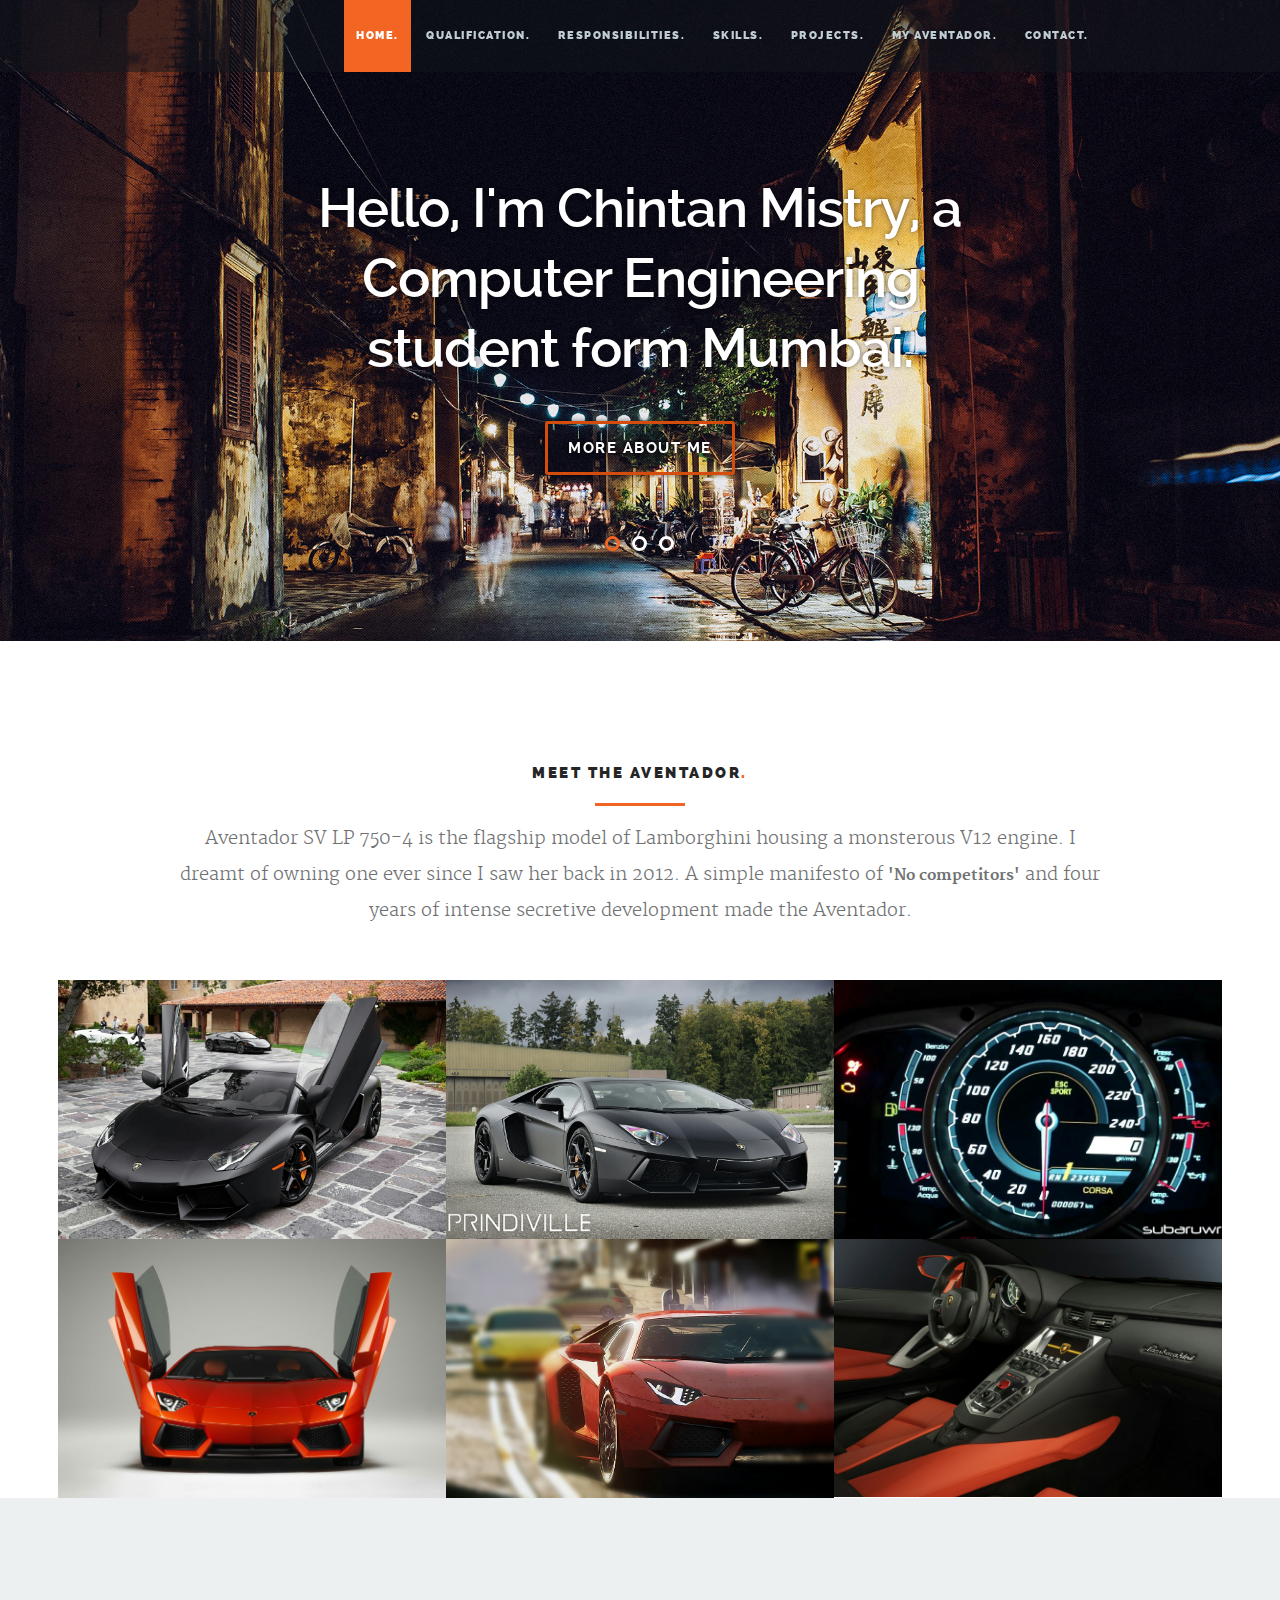
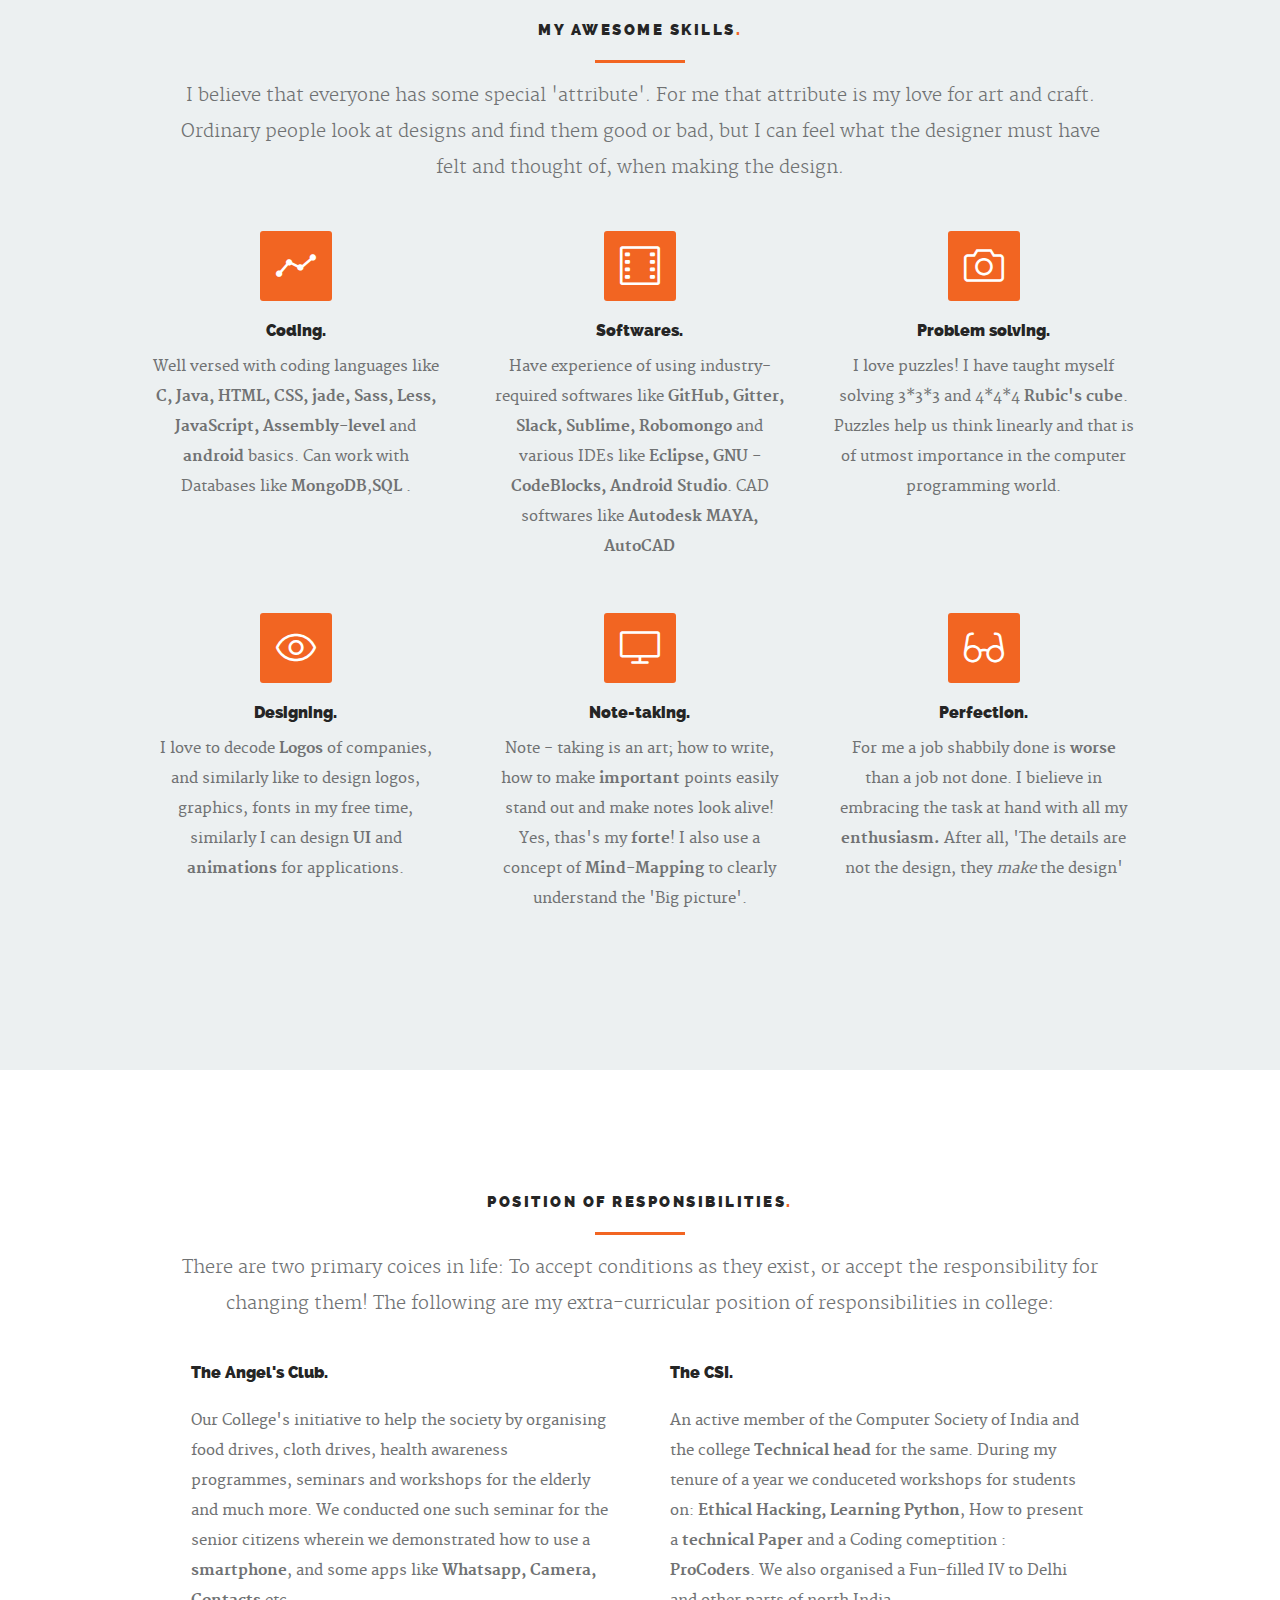
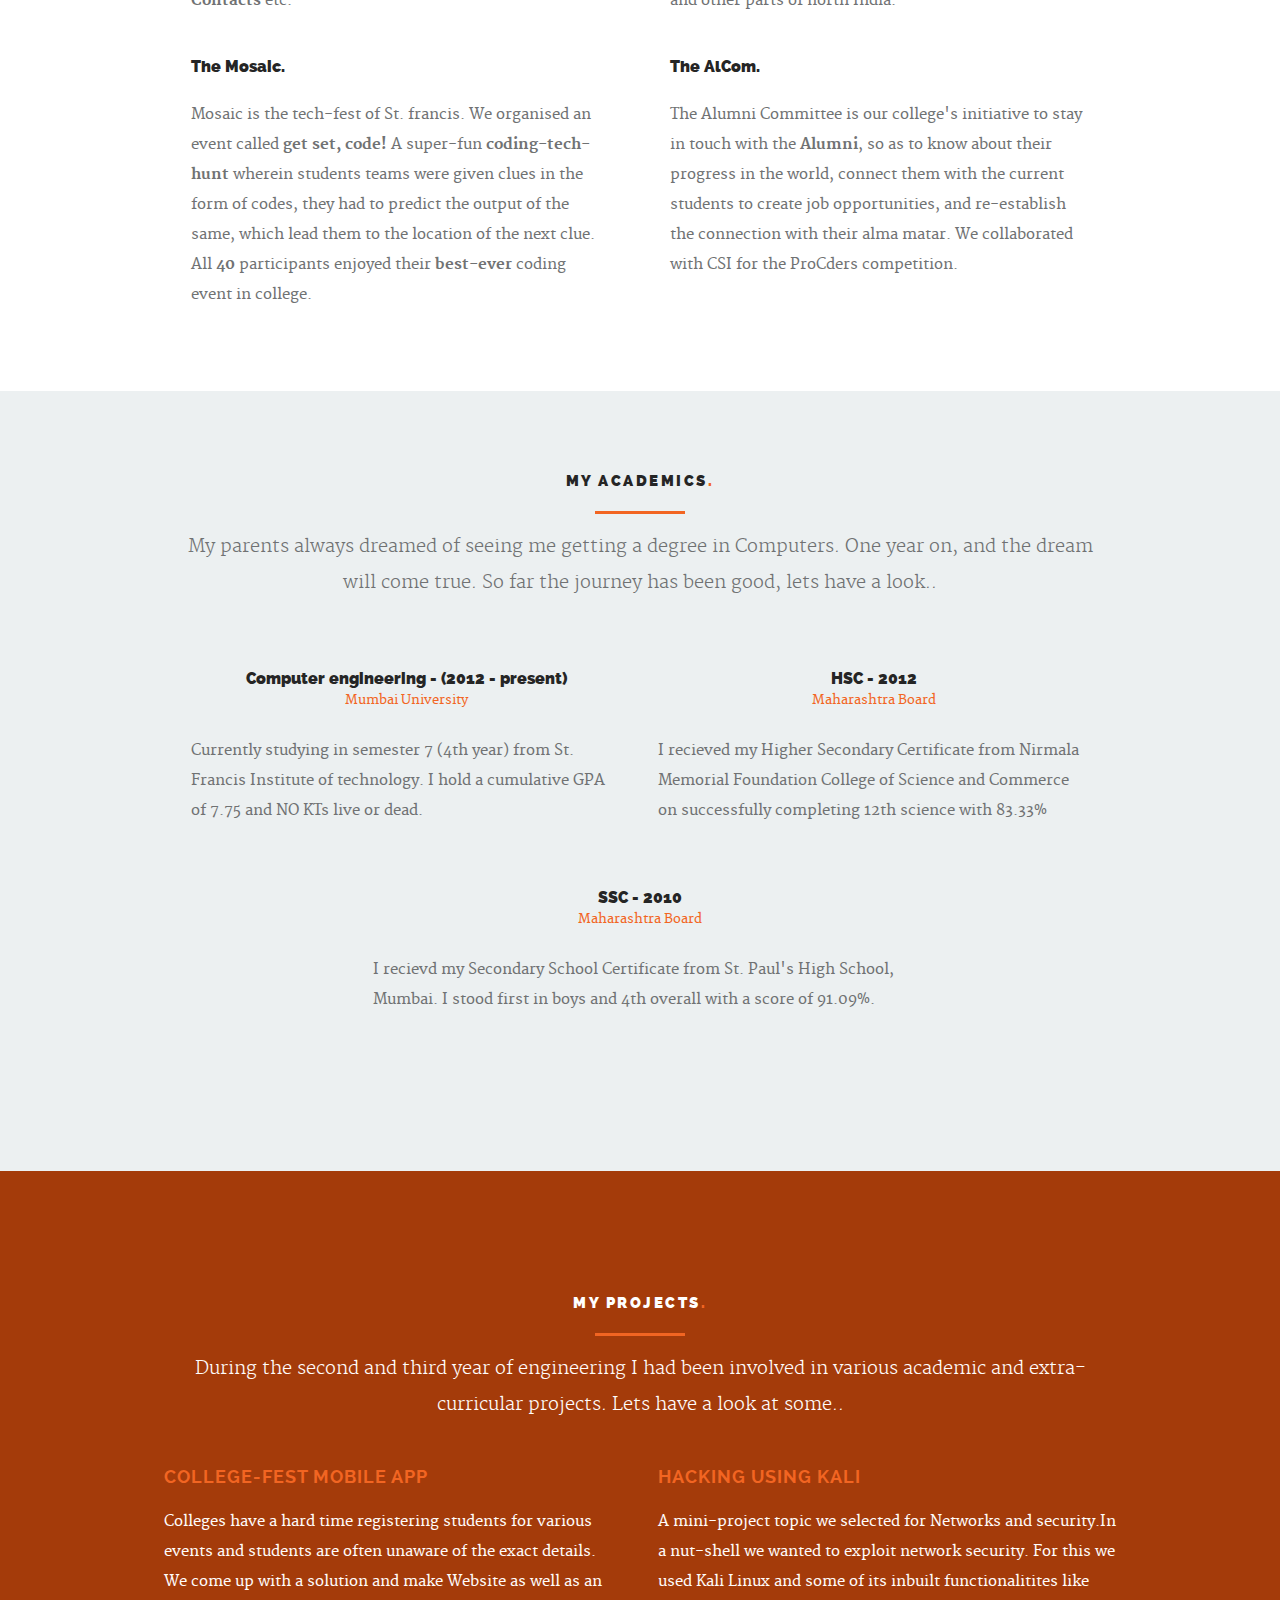
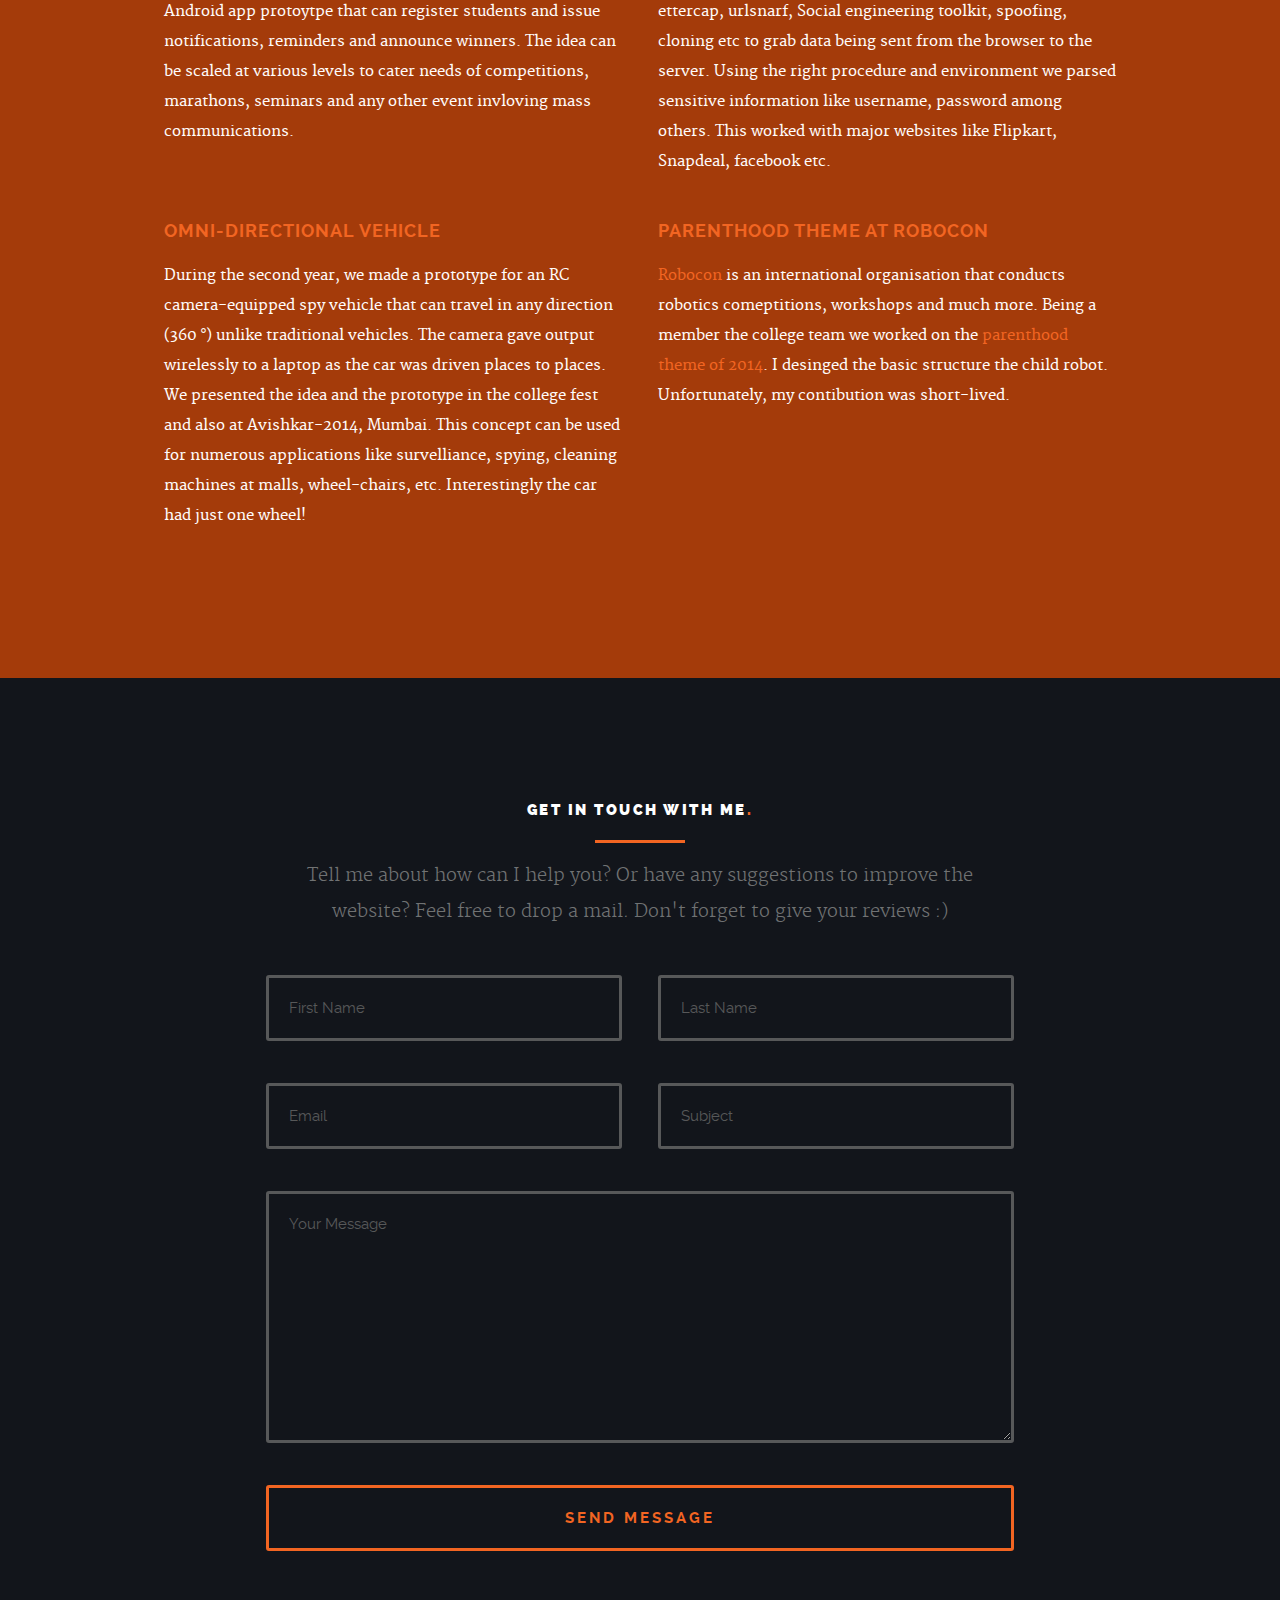
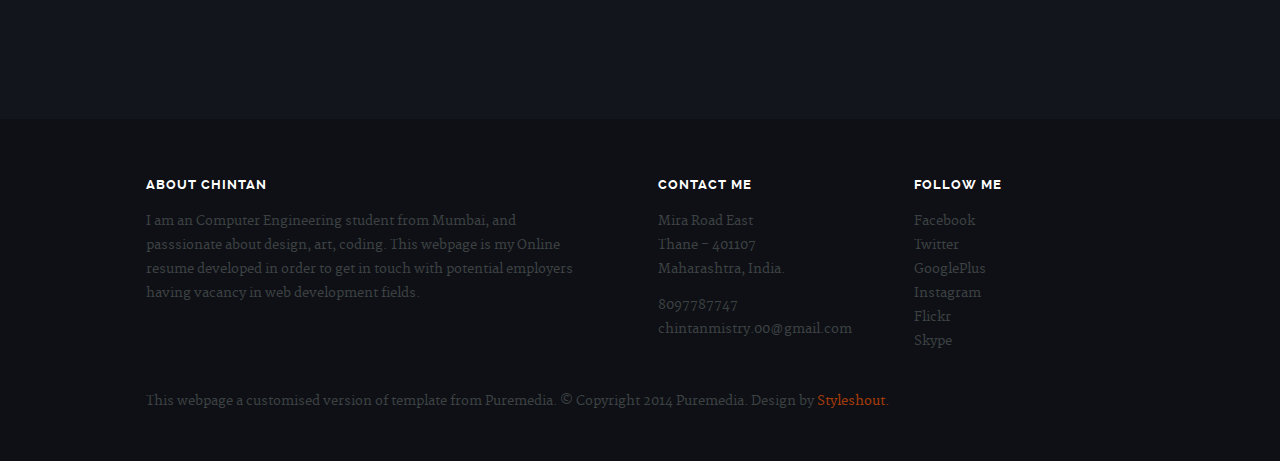
==== commit 9b43511f: "completed footer, replicated in aventador.html, edited aventador header, aventador.html ids renamed" ====
--- a/index.html
+++ b/index.html
@@ -65,11 +65,11 @@
 
 	         <ul id="nav" class="nav">
 	            <li class="current"><a class="smoothscroll" href="#hero">Home.</a></li>
-		         <li><a class="smoothscroll" href="#qualification">Qualification.</a></li>
+		         <li><a class="smoothscroll" href="#academics">Qualification.</a></li>
 	            <li><a class="smoothscroll" href="#responsibilities">Responsibilities.</a></li>
 	            <li><a class="smoothscroll" href="#skills">Skills.</a></li>
 	            <li><a class="smoothscroll" href="#projects">Projects.</a></li>	            
-              <li><a class="smoothscroll" href="#aventador">Aventador.</a></li>
+              <li><a class="smoothscroll" href="#aventador">My Aventador.</a></li>
 	            <li><a class="smoothscroll" href="#contact">Contact.</a></li>
 	         </ul> 
 
@@ -78,7 +78,7 @@
               <li class="current"><a href="index.html#aventador">Works.</a></li>
                <li><a href="index.html#skills">skills.</a></li>
                <li><a href="index.html#responsibilities">responsibilities.</a></li>
-               <li><a href="index.html#journal">Blog.</a></li>         
+               <li><a href="index.html#projects">Blog.</a></li>         
                <li><a href="index.html#contact">Contact.</a></li>
             </ul> --> 
 
@@ -479,13 +479,12 @@
       	</div> <!-- /right -->
 
       </div> <!-- /row -->
-
-
-      <!-- team or our rockstar team maps to my qualification pos: 1
+      <!-- academics or our rockstar academics maps to my qualification pos: 1
    	=================================================== -->
-   	<div id='team'>
-
-	      <div class="row team section-head">
+   	<!-- <section id="academics"> -->
+    <div id='academics'>
+
+	      <div class="row academics section-head">
 
 	   		<div class="twelve columns">
 
@@ -504,7 +503,7 @@
 
       		<div class="twelve columns">
 
-		         <div id="team-wrapper" class="bgrid-half mob-bgrid-whole group">
+		         <div id="academics-wrapper" class="bgrid-half mob-bgrid-whole group">
 
 		            <div class="bgrid member">
 
@@ -512,7 +511,7 @@
 
 
 		                 	<!-- <div class="member-pic">
-									<img src="images/team/member01-k.jpg" alt=""/>                        	                       	
+									<img src="images/academics/member01-k.jpg" alt=""/>                        	                       	
 		                 	</div> -->
                       <!-- this is the div for the image head, kept for reference purpose only -->
 
@@ -549,22 +548,14 @@
 
 		               <p>I recieved my Higher Secondary Certificate from Nirmala Memorial Foundation College of Science and Commerce on successfully completing 12th science with 83.33%</p>
 
-		               <!-- <ul class="member-social">
-                      <li><a href="#"><i class="fa fa-facebook"></i></a></li>
-                      <li><a href="#"><i class="fa fa-twitter"></i></a></li>
-                      <li><a href="#"><i class="fa fa-google-plus"></i></a></li>
-                      <li><a href="#"><i class="fa fa-linkedin"></i></a></li>
-                      <li><a href="#"><i class="fa fa-skype"></i></a></li>
-                   </ul> -->
-
 		       		</div> <!-- /member -->
-
+<!-- i added inline style herer check for compatibility with mobile and tab screens -->
 		            <div class="bgrid-whole member first" style="padding-left: 200px;  padding-right: 200px;">
 
 							<div class="member-header text-center">
 							
 								<!-- <div class="member-pic">
-                                        <img src="images/team/member03-k.jpg" alt=""/>                          
+                                        <img src="images/academics/member03-k.jpg" alt=""/>                          
                                      </div> -->
 
 		               	<div class="member-name ">
@@ -580,18 +571,18 @@
 
 		         </div> <!-- /twelve -->
 
-	         </div> <!-- /team-wrapper -->
+	         </div> <!-- /academics-wrapper -->
 
          </div> <!-- /row -->
 
-      </div> <!-- /team -->           
+      </div> <!-- /academics -->           
 
    </section> <!-- /responsibilities -->
 
 
-   <!-- journal or our ramblings maps to my projects: pos at 4
+   <!-- projects or our ramblings maps to my projects: pos at 4
    =================================================== -->
-   <section id="journal">
+   <section id="projects">
 
 	   <div class="row section-head">
 
@@ -656,7 +647,7 @@
 
       </div> <!-- /row -->
 
-   </section> <!-- /blog -->
+   </section> <!-- /projects -->
 
    
    <!-- Contact Section or suggestions: pos at 6
@@ -755,16 +746,11 @@
 
          <div class="six columns tab-whole footer-responsibilities">
 				
-				<h3>About Puremedia</h3>
+				<h3>About Chintan</h3>
                
-            <p>This is Photoshop's version  of Lorem Ipsum. Proin gravida nibh vel velit auctor aliquet.
-            Aenean sollicitudin, lorem quis bibendum auctor, nisi elit consequat ipsum, nec sagittis sem
-            nibh id elit. 
+            <p>I am an Computer Engineering student from Mumbai, and passsionate about design, art, coding. This webpage is my Online resume developed in order to get in touch with potential employers having vacancy in web development fields. 
             </p>
 
-            <p>Lorem ipsum dolor sit amet, consectetur adipisicing elit, sed do eiusmod tempor 
-            	incididunt ut labore et dolore magna aliqua.</p>        
-
          </div> <!-- /footer-responsibilities -->
 
          <div class="six columns tab-whole right-cols">
@@ -772,22 +758,21 @@
             <div class="row">
 
                <div class="columns">
-                  <h3 class="address">Contact Us</h3>
+                  <h3 class="address">Contact Me</h3>
                   <p>
-                  1600 Amphitheatre Parkway<br>
-                  Mountain View, CA<br>
-                  94043 US
+                  Mira Road East<br>
+                  Thane - 401107<br>
+                  Maharashtra, India. 
                   </p>
 
                   <ul>
-                    <li><a href="tel:6473438234">647.343.8234</a></li>
-                    <li><a href="tel:1234567890">123.456.7890</a></li>
-                    <li><a href="mailto:someone@puremedia.com">someone@puremedia.com</a></li>
+                    <li><a href="tel:6473438234">8097787747</a></li>
+                    <li><a href="mailto:chintanmistry.00@gmail.com">chintanmistry.00@gmail.com</a></li>
                   </ul>                  
                </div> <!-- /columns -->             
 
                <div class="columns last">
-                  <h3 class="contact">Follow Us</h3>
+                  <h3 class="contact">Follow Me</h3>
 
                   <ul>
                      <li><a href="#">Facebook</a></li>
@@ -804,7 +789,7 @@
 
          </div>
 
-         <p class="copyright">&copy; Copyright 2014 Puremedia. Design by <a href="http://www.styleshout.com/">Styleshout.</a></p>        
+         <p class="copyright">This webpage a customised version of template from Puremedia. &copy; Copyright 2014 Puremedia. Design by <a href="http://www.styleshout.com/">Styleshout.</a></p>        
 
          <div id="go-top">
             <a class="smoothscroll" title="Back to Top" href="#hero"><span>Top</span><i class="fa fa-long-arrow-up"></i></a>
--- a/css/main.css
+++ b/css/main.css
@@ -21,7 +21,7 @@
     l. aventador Section
     m. skills Section
     n. responsibilities Section
-    o. Journal Section
+    o. projects Section
     p. Contact Section
     q. Blog Entry
     r. aventador Entry
@@ -828,7 +828,8 @@
 	height: 12px;
 	background-repeat: no-repeat;
 	background-position: 0 0;
-	background-image: url("../images/logo.png");
+	/*background-image: url("../images/logo.png");    */
+	/*removed the url coz it showed puremedia*/
 }
 @media (-webkit-min-device-pixel-ratio:2), (min-resolution:192dpi) {
 	header .logo a {
@@ -1603,49 +1604,49 @@
 	padding-left: 30px;
 }
 
-/* Team Section
+/* academics Section
 /* -------------------------------------------------------------------- */
-#responsibilities #team {
+#responsibilities #academics {
 	background: #ecf0f1;
 	margin-top: 66px;
 	padding-top: 78px;
 	padding-bottom: 120px;
 }
-#team-wrapper {
+#academics-wrapper {
 	margin: 24px -18px 0 -18px;
 }
-#team-wrapper .bgrid {
+#academics-wrapper .bgrid {
 	padding: 0 18px;
 }
-#team-wrapper .member {
+#academics-wrapper .member {
 	margin-top: 18px;
 	margin-bottom: 36px;
 }
-#team-wrapper .member-header {
+#academics-wrapper .member-header {
 	position: relative;
 	margin-bottom: 15px;
 }
-#team-wrapper .member-pic {
+#academics-wrapper .member-pic {
 	width: 78px;
 	height: 78px;
 	display: inline-block;
 	position: relative;
 	top: 12px;
 }
-#team-wrapper .member-pic img {
+#academics-wrapper .member-pic img {
 	border-radius: 100%;
 }
-#team-wrapper .member-name {
+#academics-wrapper .member-name {
 	display: inline-block;
 	padding-top: 9px;
 	margin-left: 0px;
 }
-#team-wrapper .member-name h3 {
+#academics-wrapper .member-name h3 {
 	line-height: 24px;
 	margin-top: 0;
 	margin-bottom: 6px;
 }
-#team-wrapper .member-name span {
+#academics-wrapper .member-name span {
 	position: relative;
 	top: -6px;
 	font-size: 13px;
@@ -1653,29 +1654,29 @@
 	color: #f26522;
 	display: block;
 }
-#team-wrapper .member-social {
+#academics-wrapper .member-social {
 	font-size: 18px;
 	font-weight: normal;
 	line-height: 24px;
 	margin: 12px 0 0 0;
 	padding: 0;
 }
-#team-wrapper .member-social li {
+#academics-wrapper .member-social li {
 	display: inline-block;
 	margin-right: 15px;
 }
-#team-wrapper .member-social li a {
+#academics-wrapper .member-social li a {
 	color: #252525;
 }
-#team-wrapper .member-social li a:hover {
+#academics-wrapper .member-social li a:hover {
 	color: #f26522;
 }
 
 
 /* 
-/*  o. Journal Section
+/*  o. projects Section
 /* =================================================================== */
-#journal {
+#projects {
 	background: #a43b0a url(../images/blog-bg.jpg) no-repeat bottom center fixed;
 	-webkit-background-size: cover !important;
 	-moz-background-size: cover !important;
@@ -1684,29 +1685,29 @@
 	padding-bottom: 108px;
 	width: 100%;
 }
-#journal h1, #journal h3, #journal h3 a {
-	color: white;
-}
-#journal h3 {
+#projects h1, #projects h3, #projects h3 a {
+	color: white;
+}
+#projects h3 {
 	font: 16px/27px "raleway-heavy", sans-serif;
 	padding: 0;
 	margin: 0;
 }
-#journal h5 {
+#projects h5 {
 	font-size: 18px;
 	color: #f26522;
 	margin: 0;
 }
-#journal p {
+#projects p {
 	color: #fffcfb;
 }
-#journal #blog-wrapper {
+#projects #blog-wrapper {
 	margin: 24px 0 0 0;
 }
-#journal #blog-wrapper .bgrid {
+#projects #blog-wrapper .bgrid {
 	padding: 0 18px;
 }
-#journal #blog-wrapper article {
+#projects #blog-wrapper article {
 	margin-bottom: 24px;
 }
 
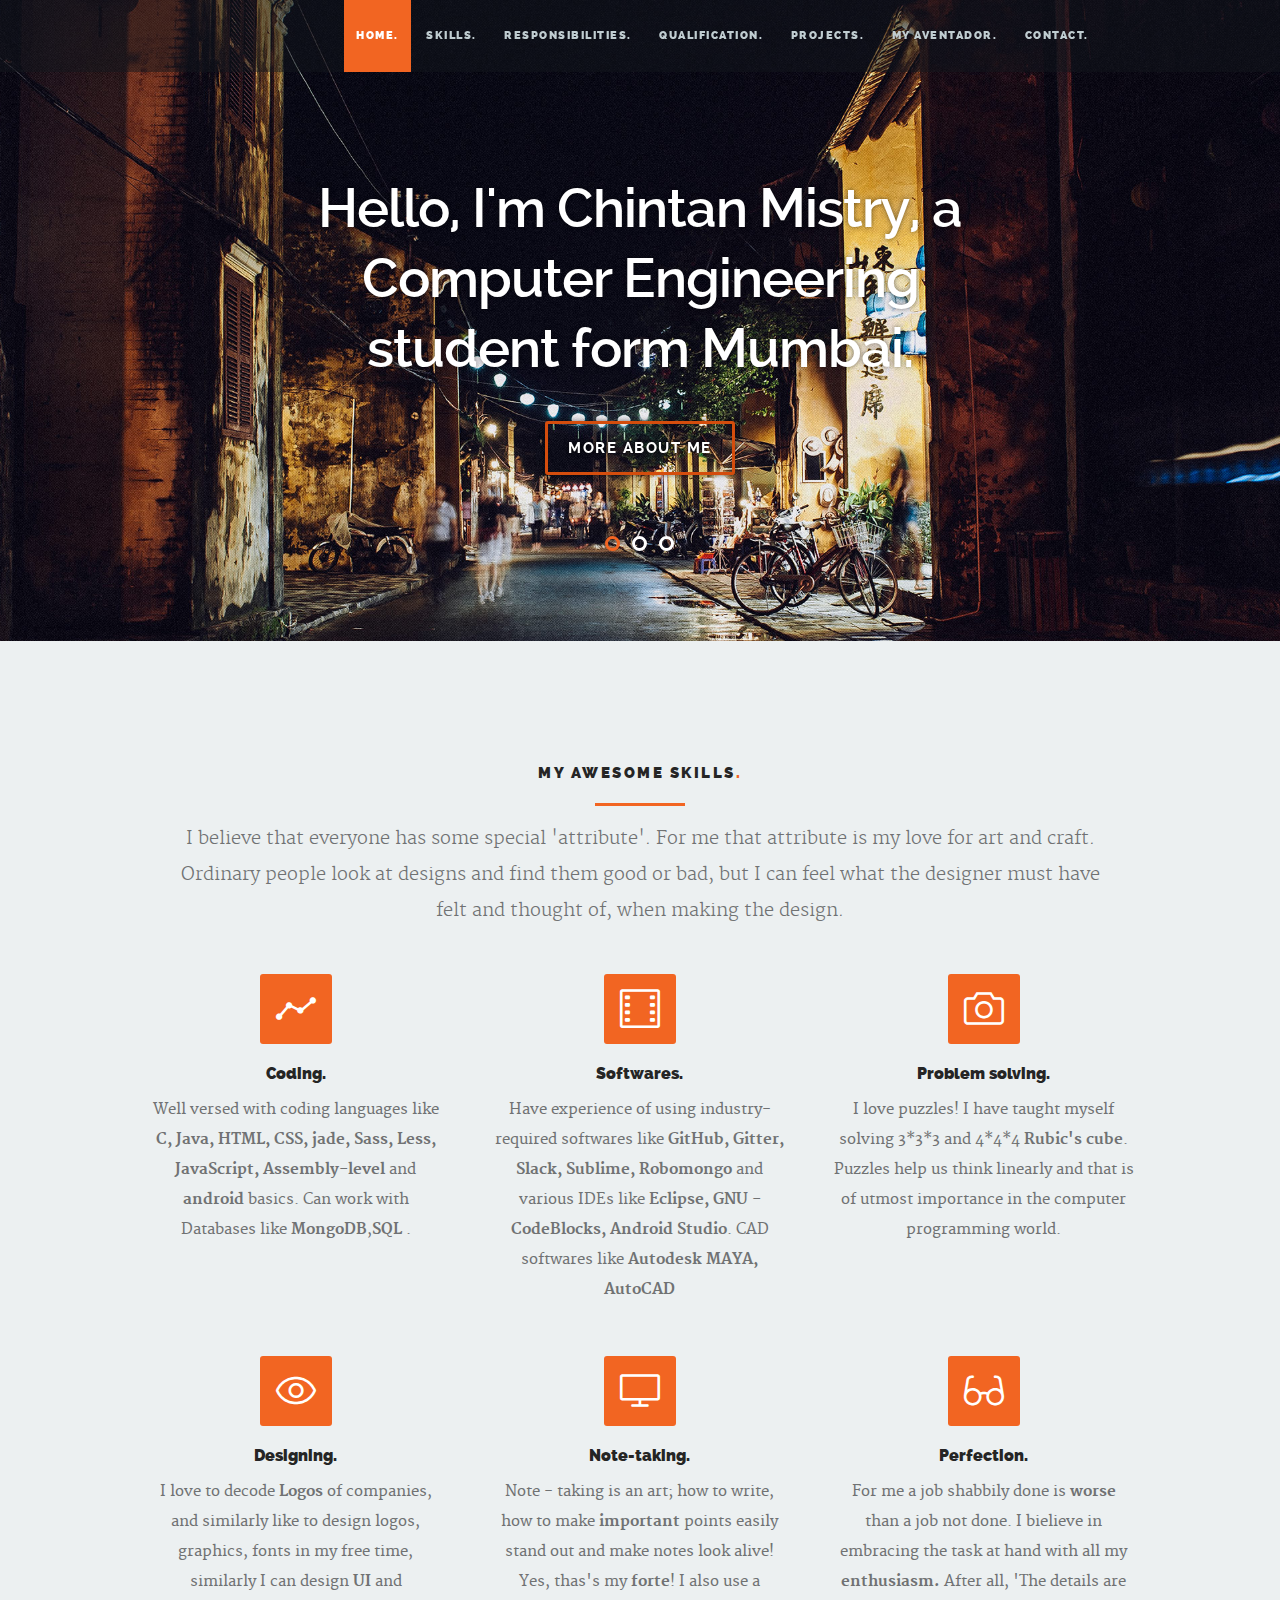
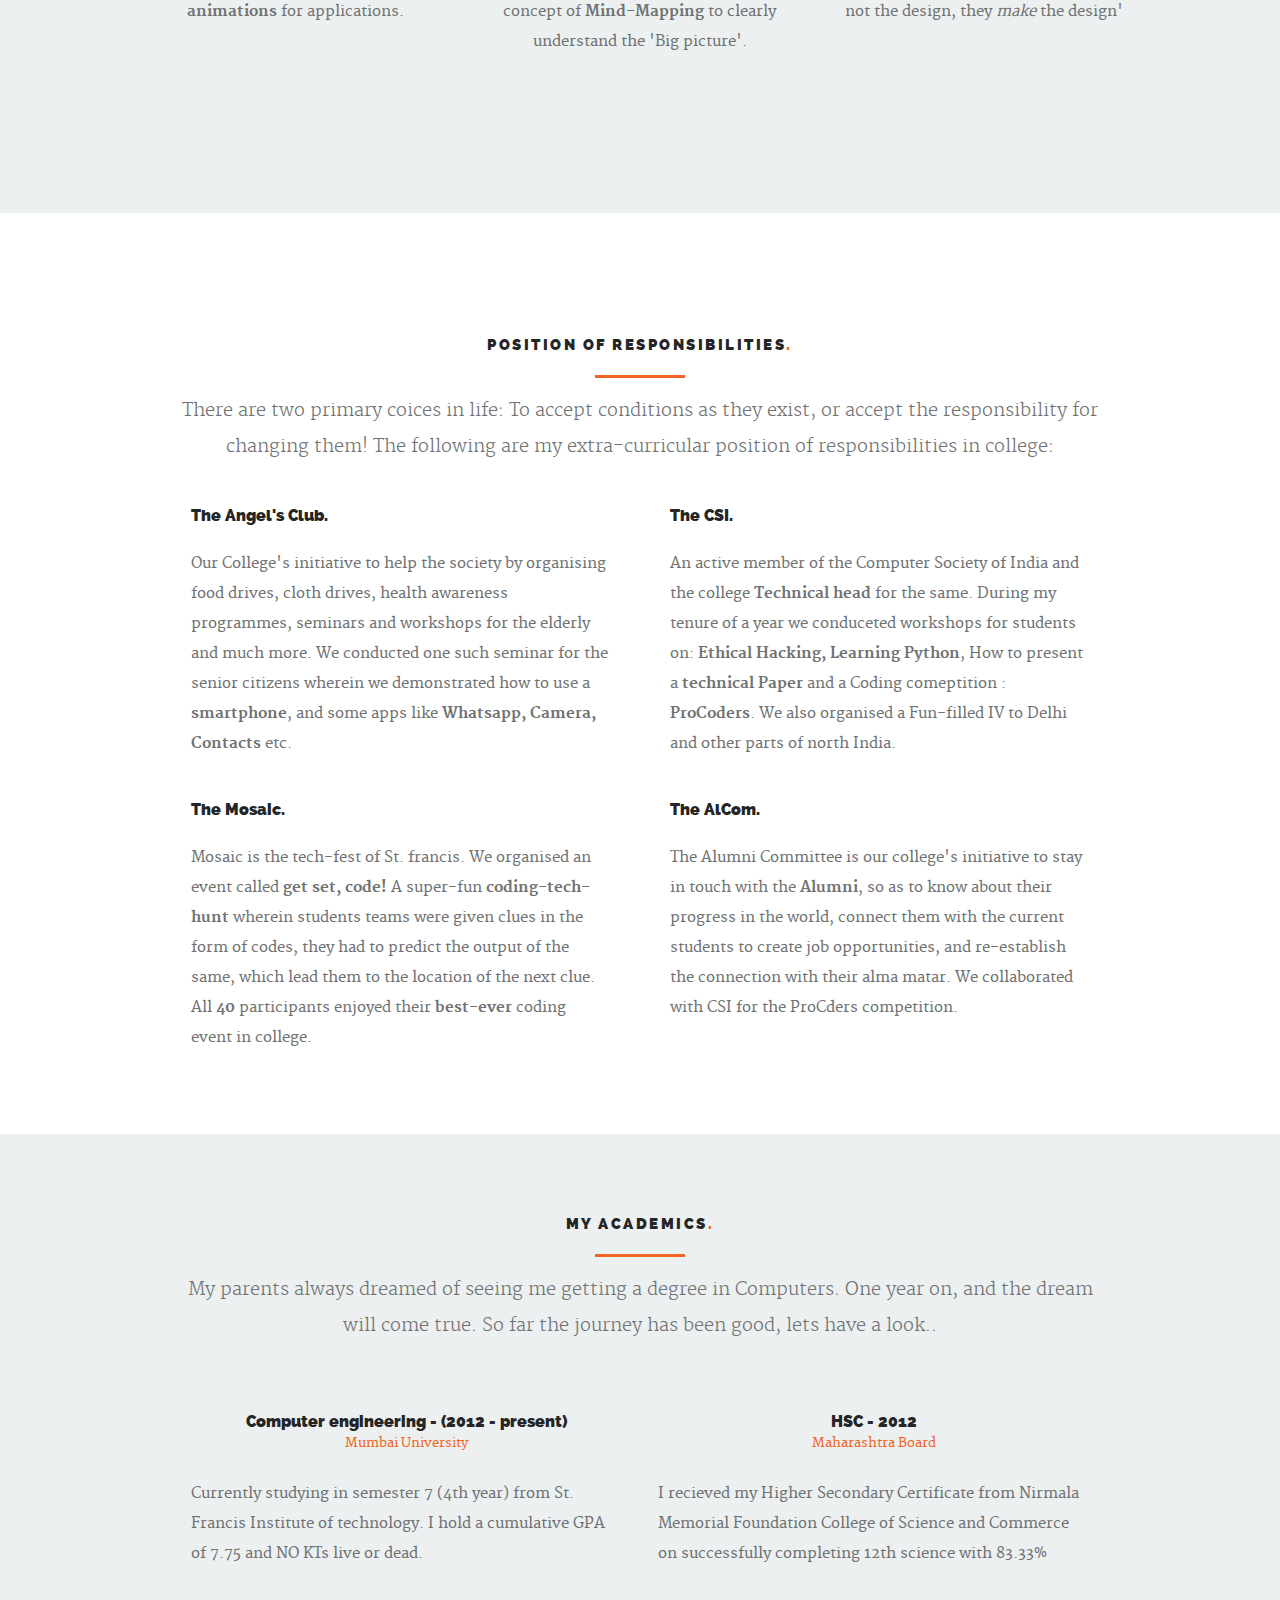
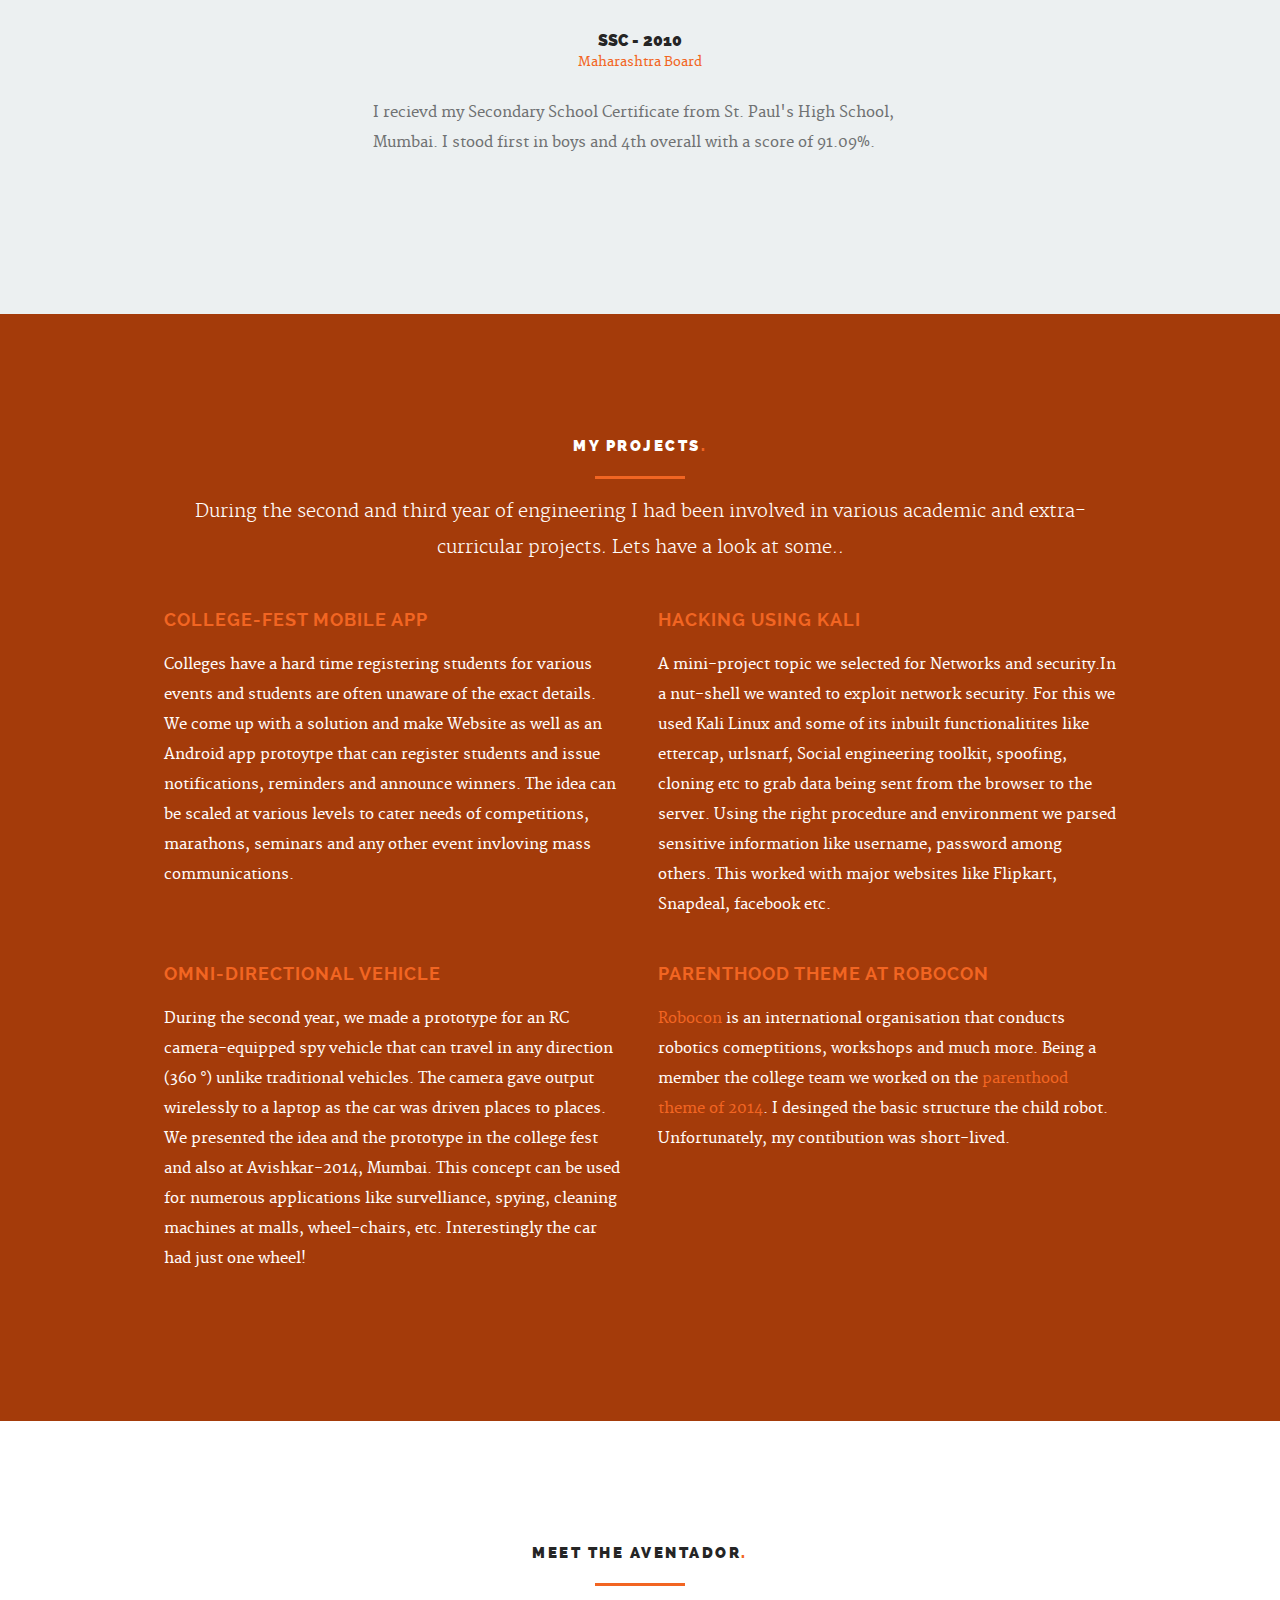
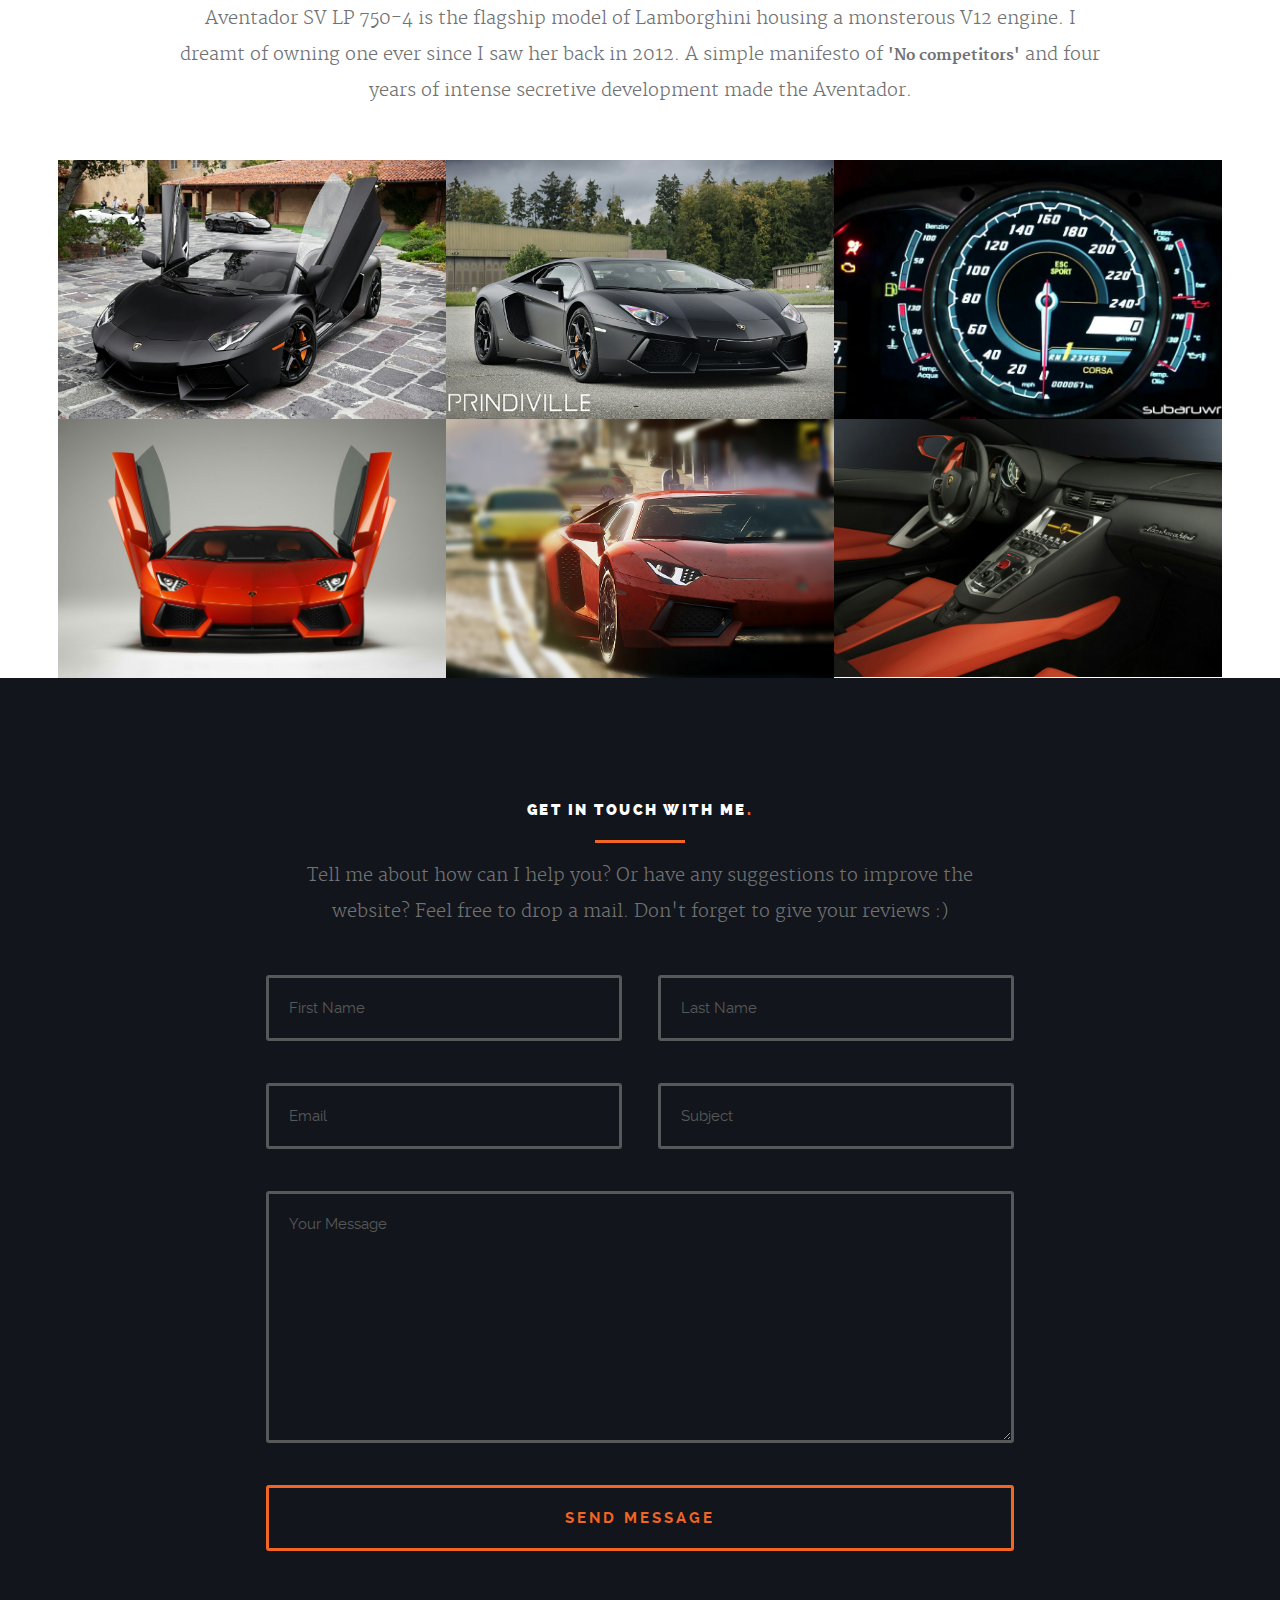
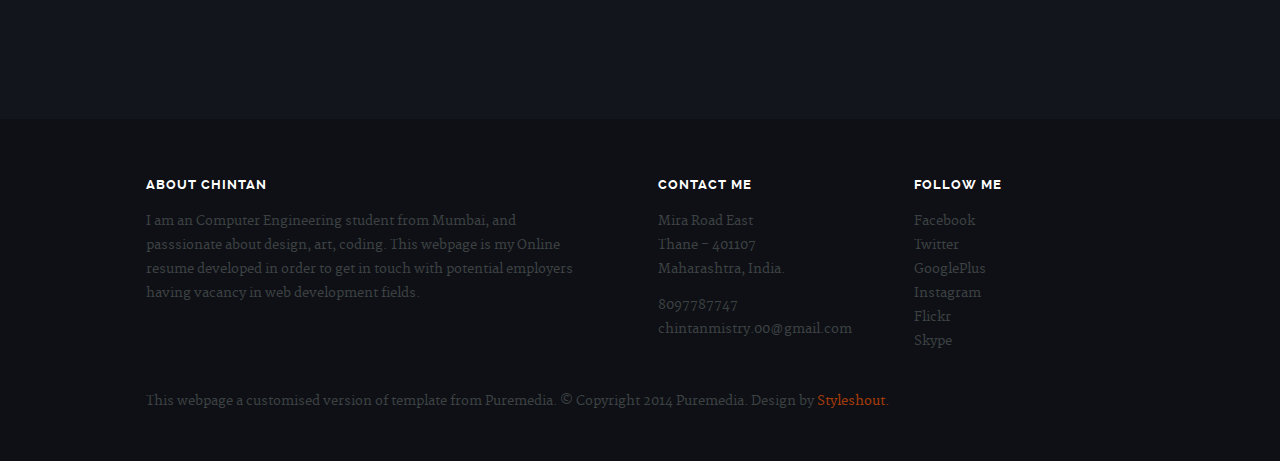
==== commit d335d08a: "arranged all sections to proper order. in index.html." ====
--- a/index.html
+++ b/index.html
@@ -64,10 +64,10 @@
          	</a>         
 
 	         <ul id="nav" class="nav">
-	            <li class="current"><a class="smoothscroll" href="#hero">Home.</a></li>
-		         <li><a class="smoothscroll" href="#academics">Qualification.</a></li>
-	            <li><a class="smoothscroll" href="#responsibilities">Responsibilities.</a></li>
+              <li class="current"><a class="smoothscroll" href="#hero">Home.</a></li>
 	            <li><a class="smoothscroll" href="#skills">Skills.</a></li>
+              <li><a class="smoothscroll" href="#responsibilities">Responsibilities.</a></li>
+             <li><a class="smoothscroll" href="#academics">Qualification.</a></li>
 	            <li><a class="smoothscroll" href="#projects">Projects.</a></li>	            
               <li><a class="smoothscroll" href="#aventador">My Aventador.</a></li>
 	            <li><a class="smoothscroll" href="#contact">Contact.</a></li>
@@ -155,143 +155,11 @@
   <!-- pos 4: my projects /////////////////////////////////////////////////////////// -->
 
   
-  <!-- pos 5: my aventador ////////////////////////////////////////////////////////// -->
-
-  <!-- pos 5: my aventador ////////////////////////////////////////////////////////// -->
-
-
   <!-- pos 6: contact me //////////////////////////////////////////////////////////// -->
 
   <!-- pos 6: contact me //////////////////////////////////////////////////////////// -->
 
 
-   <!-- aventador //works maps to the bull: placed at pos 6
-   ================================================== -->
-   <section id="aventador">
-
-      <div class="row section-head">
-
-      	<div class="twelve columns">
-
-	         <h1>Meet the Aventador<span>.</span></h1>
-
-	         <hr />
-
-	         <p>Aventador SV LP 750-4 is the flagship model of Lamborghini housing a monsterous V12 engine. I dreamt of owning one ever since I saw her back in 2012. A simple manifesto of <b>'No competitors'</b> and four years of intense secretive development made the Aventador. 
-	         </p>
-
-	      </div>
-
-      </div>
-
-      <div class="row items">
-
-      	<div class="twelve columns">
-
-            <div id="aventador-wrapper" class="bgrid-third s-bgrid-half mob-bgrid-half group">
-
-          	   <div class="bgrid item">
-                  <div class="item-wrap">
-
-                     <a href="Aventador.html">
-                        <img src="images/Aventador/Aventador1.jpg" alt="Aventador1">
-                        <div class="overlay"></div>                       
-                        <div class="aventador-item-meta">
-          					      <h5>Killer</h5>
-                              <p>A design that steals your heart</p>
-          					</div>                         
-                     </a>
-
-                  </div>
-          		</div> <!-- /item -->
-
-               <div class="bgrid item">
-                  <div class="item-wrap">
-
-                     <a href="Aventador.html">
-                        <img src="images/Aventador/Aventador2.jpg" alt="Aventador2">
-                        <div class="overlay">
-                        	<div class="aventador-item-meta">
-          					      <h5>Next - Gen</h5>
-                              <p>A Complete Carbon Fibre body</p>
-          					   </div>
-                        </div>                        
-                     </a>
-
-                  </div>
-          		</div> <!-- /item -->
-
-               <div class="bgrid stack item">
-                  <div class="item-wrap">
-
-                     <a href="Aventador.html">
-                        <img src="images/Aventador/Aventador3.jpg" alt="Aventador3">                        
-                        <div class="overlay">
-                        	<div class="aventador-item-meta">
-          					      <h5>Fast</h5>
-                              <p>A top speed of 350 Kmph</p>
-          					   </div>
-                        </div>                        
-                     </a>
-
-                  </div>
-          		</div> <!-- /item -->
-
-               <div class="bgrid item">
-                  <div class="item-wrap">
-
-                     <a href="Aventador.html">
-                        <img src="images/Aventador/Aventador4.jpg" alt="Aventador4">
-                        <div class="overlay">
-                        	<div class="aventador-item-meta">
-          					      <h5>Sharp</h5>
-                              <p>Those scissor doors!</p>
-          					   </div>
-                        </div>                       
-                     </a>
-
-                  </div>
-          		</div> <!-- /item -->
-
-               <div class="bgrid item">
-                  <div class="item-wrap">
-
-                     <a href="Aventador.html">
-                     	<img src="images/Aventador/Aventador5.jpg" alt="Aventador5">
-                       	<div class="overlay">
-                       		<div class="aventador-item-meta">
-          					      <h5>Appeal</h5>
-                              <p>Those eyes</p>
-          					   </div>
-                       	</div>                        
-                     </a>
-
-                  </div>
-          		</div> <!-- /item -->
-
-               <div class="bgrid item">
-                  <div class="item-wrap">
-
-                     <a href="Aventador.html">
-                        <img src="images/Aventador/Aventador6.jpg" alt="Aventador6">
-                        <div class="overlay">
-                        	<div class="aventador-item-meta">
-          					      <h5>Interiors</h5>
-                              <p>A jet fighter on road</p>
-          					   </div>
-                        </div>                        
-                     </a>
-
-                  </div>
-          		</div> <!-- /item -->
-
-            </div> <!-- /aventador-wrapper -->
-
-         </div> <!-- /twelve -->
-
-      </div>  <!-- /row -->
-      
-   </section> <!-- /aventador -->
 
 
    <!-- skills Section maps to my skills : pos at 3
@@ -649,7 +517,137 @@
 
    </section> <!-- /projects -->
 
+  <!-- pos 5: my aventador ////////////////////////////////////////////////////////// -->
+   <!-- aventador //works maps to the bull: placed at pos 6
+   ================================================== -->
+   <section id="aventador">
+
+      <div class="row section-head">
+
+        <div class="twelve columns">
+
+           <h1>Meet the Aventador<span>.</span></h1>
+
+           <hr />
+
+           <p>Aventador SV LP 750-4 is the flagship model of Lamborghini housing a monsterous V12 engine. I dreamt of owning one ever since I saw her back in 2012. A simple manifesto of <b>'No competitors'</b> and four years of intense secretive development made the Aventador. 
+           </p>
+
+        </div>
+
+      </div>
+
+      <div class="row items">
+
+        <div class="twelve columns">
+
+            <div id="aventador-wrapper" class="bgrid-third s-bgrid-half mob-bgrid-half group">
+
+               <div class="bgrid item">
+                  <div class="item-wrap">
+
+                     <a href="Aventador.html">
+                        <img src="images/Aventador/Aventador1.jpg" alt="Aventador1">
+                        <div class="overlay"></div>                       
+                        <div class="aventador-item-meta">
+                          <h5>Killer</h5>
+                              <p>A design that steals your heart</p>
+                    </div>                         
+                     </a>
+
+                  </div>
+              </div> <!-- /item -->
+
+               <div class="bgrid item">
+                  <div class="item-wrap">
+
+                     <a href="Aventador.html">
+                        <img src="images/Aventador/Aventador2.jpg" alt="Aventador2">
+                        <div class="overlay">
+                          <div class="aventador-item-meta">
+                          <h5>Next - Gen</h5>
+                              <p>A Complete Carbon Fibre body</p>
+                       </div>
+                        </div>                        
+                     </a>
+
+                  </div>
+              </div> <!-- /item -->
+
+               <div class="bgrid stack item">
+                  <div class="item-wrap">
+
+                     <a href="Aventador.html">
+                        <img src="images/Aventador/Aventador3.jpg" alt="Aventador3">                        
+                        <div class="overlay">
+                          <div class="aventador-item-meta">
+                          <h5>Fast</h5>
+                              <p>A top speed of 350 Kmph</p>
+                       </div>
+                        </div>                        
+                     </a>
+
+                  </div>
+              </div> <!-- /item -->
+
+               <div class="bgrid item">
+                  <div class="item-wrap">
+
+                     <a href="Aventador.html">
+                        <img src="images/Aventador/Aventador4.jpg" alt="Aventador4">
+                        <div class="overlay">
+                          <div class="aventador-item-meta">
+                          <h5>Sharp</h5>
+                              <p>Those scissor doors!</p>
+                       </div>
+                        </div>                       
+                     </a>
+
+                  </div>
+              </div> <!-- /item -->
+
+               <div class="bgrid item">
+                  <div class="item-wrap">
+
+                     <a href="Aventador.html">
+                      <img src="images/Aventador/Aventador5.jpg" alt="Aventador5">
+                        <div class="overlay">
+                          <div class="aventador-item-meta">
+                          <h5>Appeal</h5>
+                              <p>Those eyes</p>
+                       </div>
+                        </div>                        
+                     </a>
+
+                  </div>
+              </div> <!-- /item -->
+
+               <div class="bgrid item">
+                  <div class="item-wrap">
+
+                     <a href="Aventador.html">
+                        <img src="images/Aventador/Aventador6.jpg" alt="Aventador6">
+                        <div class="overlay">
+                          <div class="aventador-item-meta">
+                          <h5>Interiors</h5>
+                              <p>A jet fighter on road</p>
+                       </div>
+                        </div>                        
+                     </a>
+
+                  </div>
+              </div> <!-- /item -->
+
+            </div> <!-- /aventador-wrapper -->
+
+         </div> <!-- /twelve -->
+
+      </div>  <!-- /row -->
+      
+   </section> <!-- /aventador -->
+  <!-- pos 5: /my aventador ////////////////////////////////////////////////////////// -->
    
+
    <!-- Contact Section or suggestions: pos at 6
    ================================================== -->
    <section id="contact">
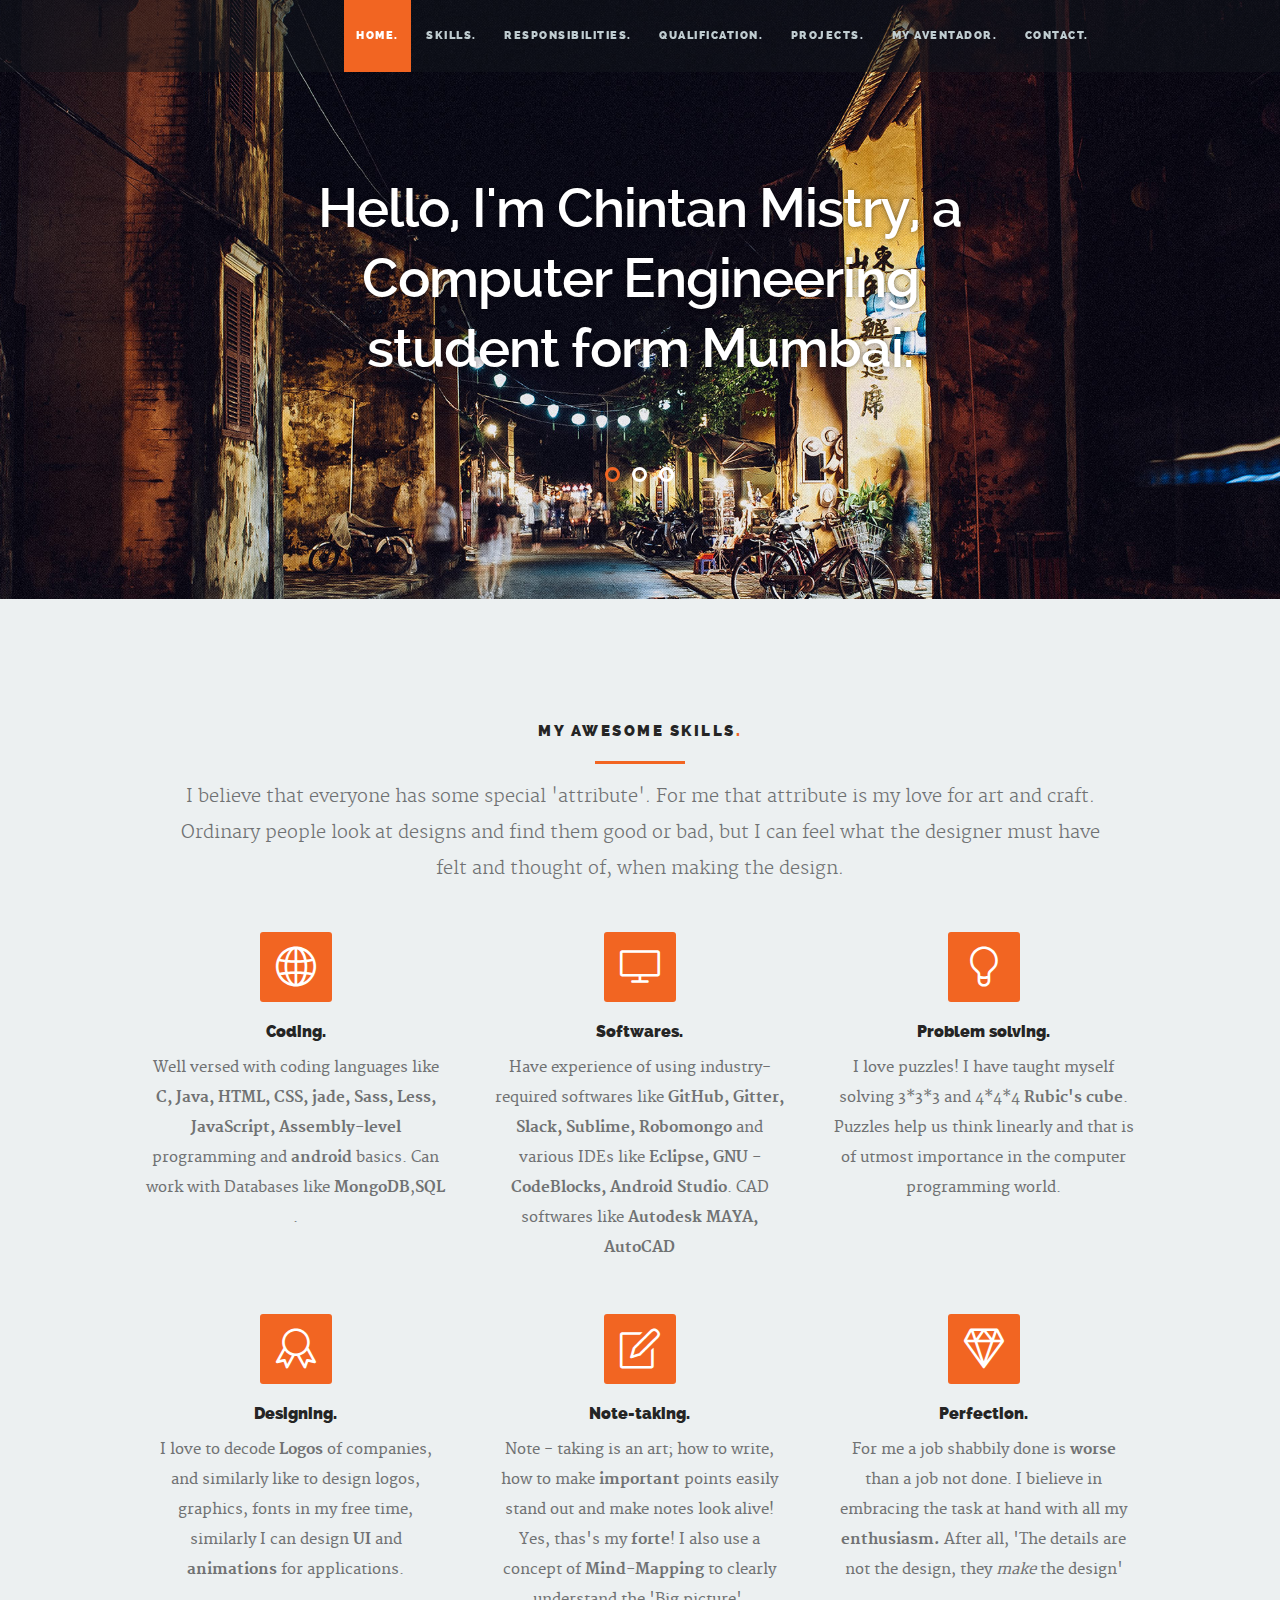
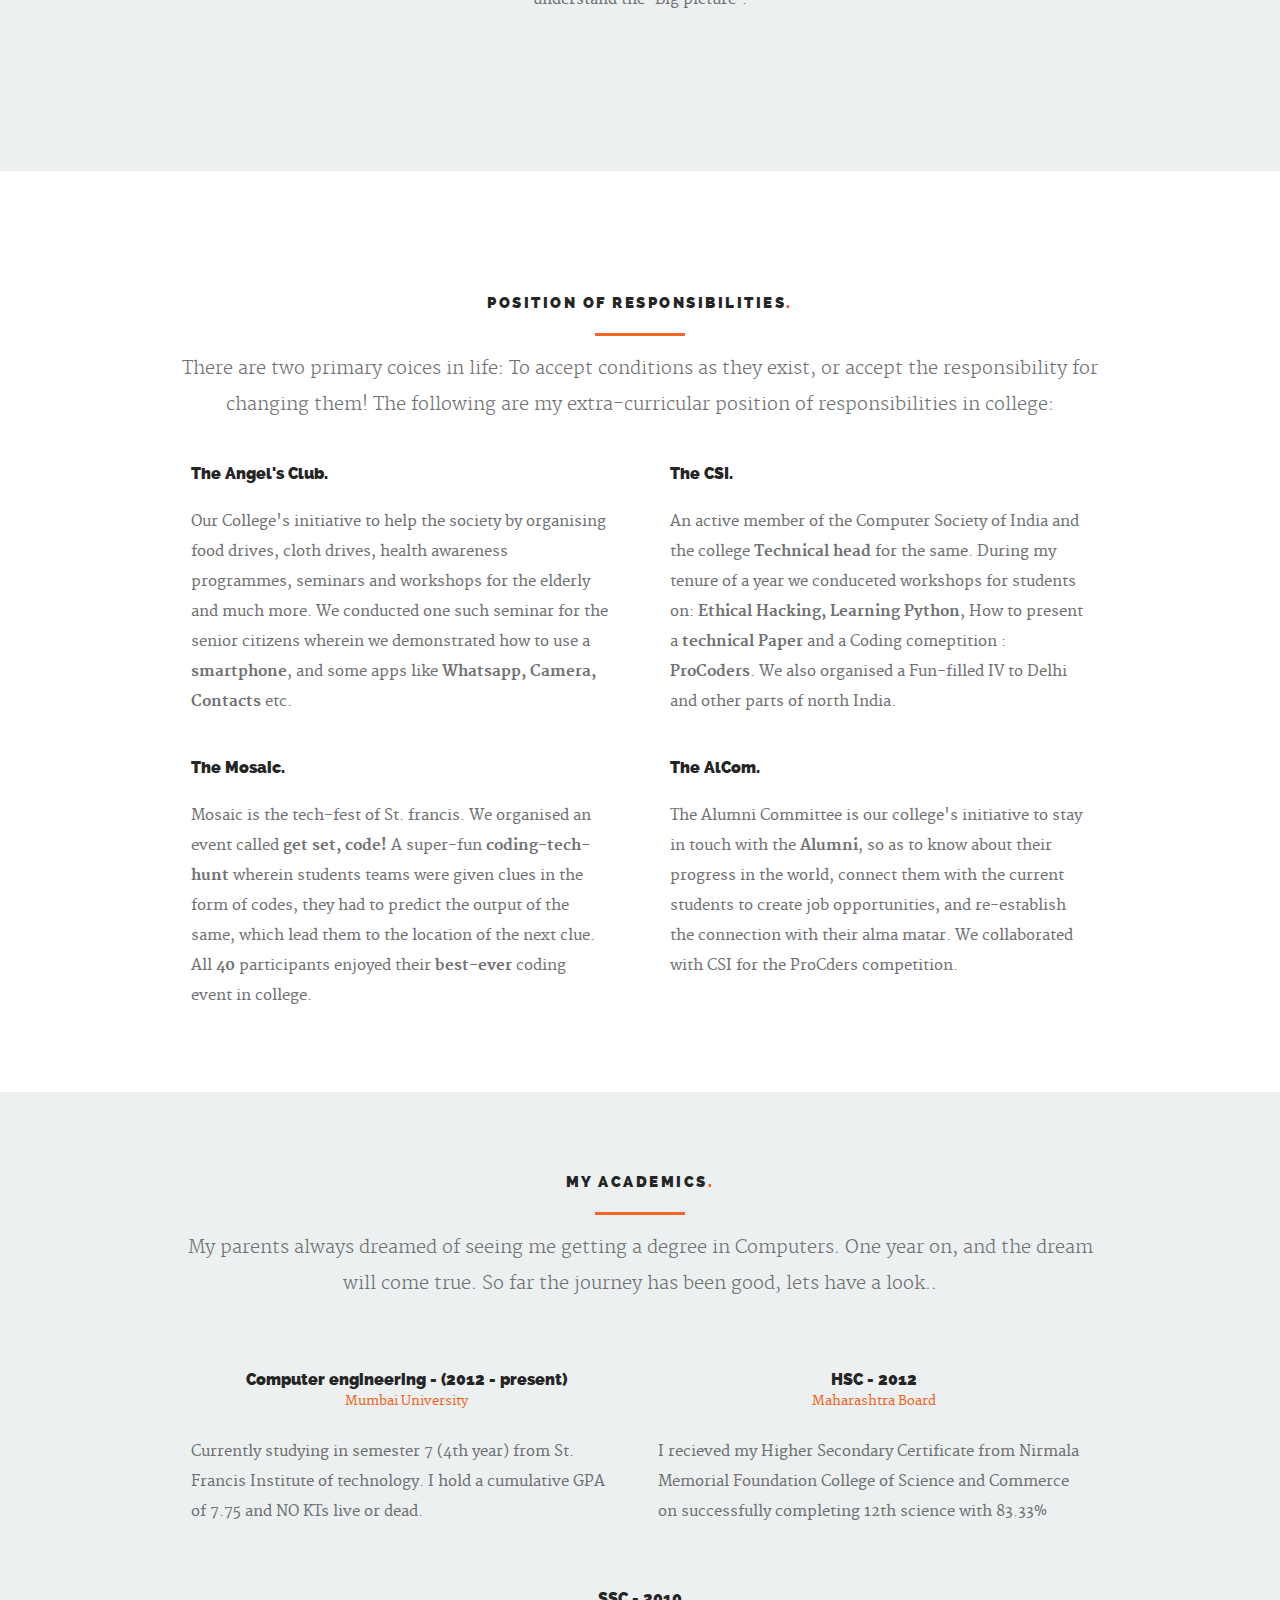
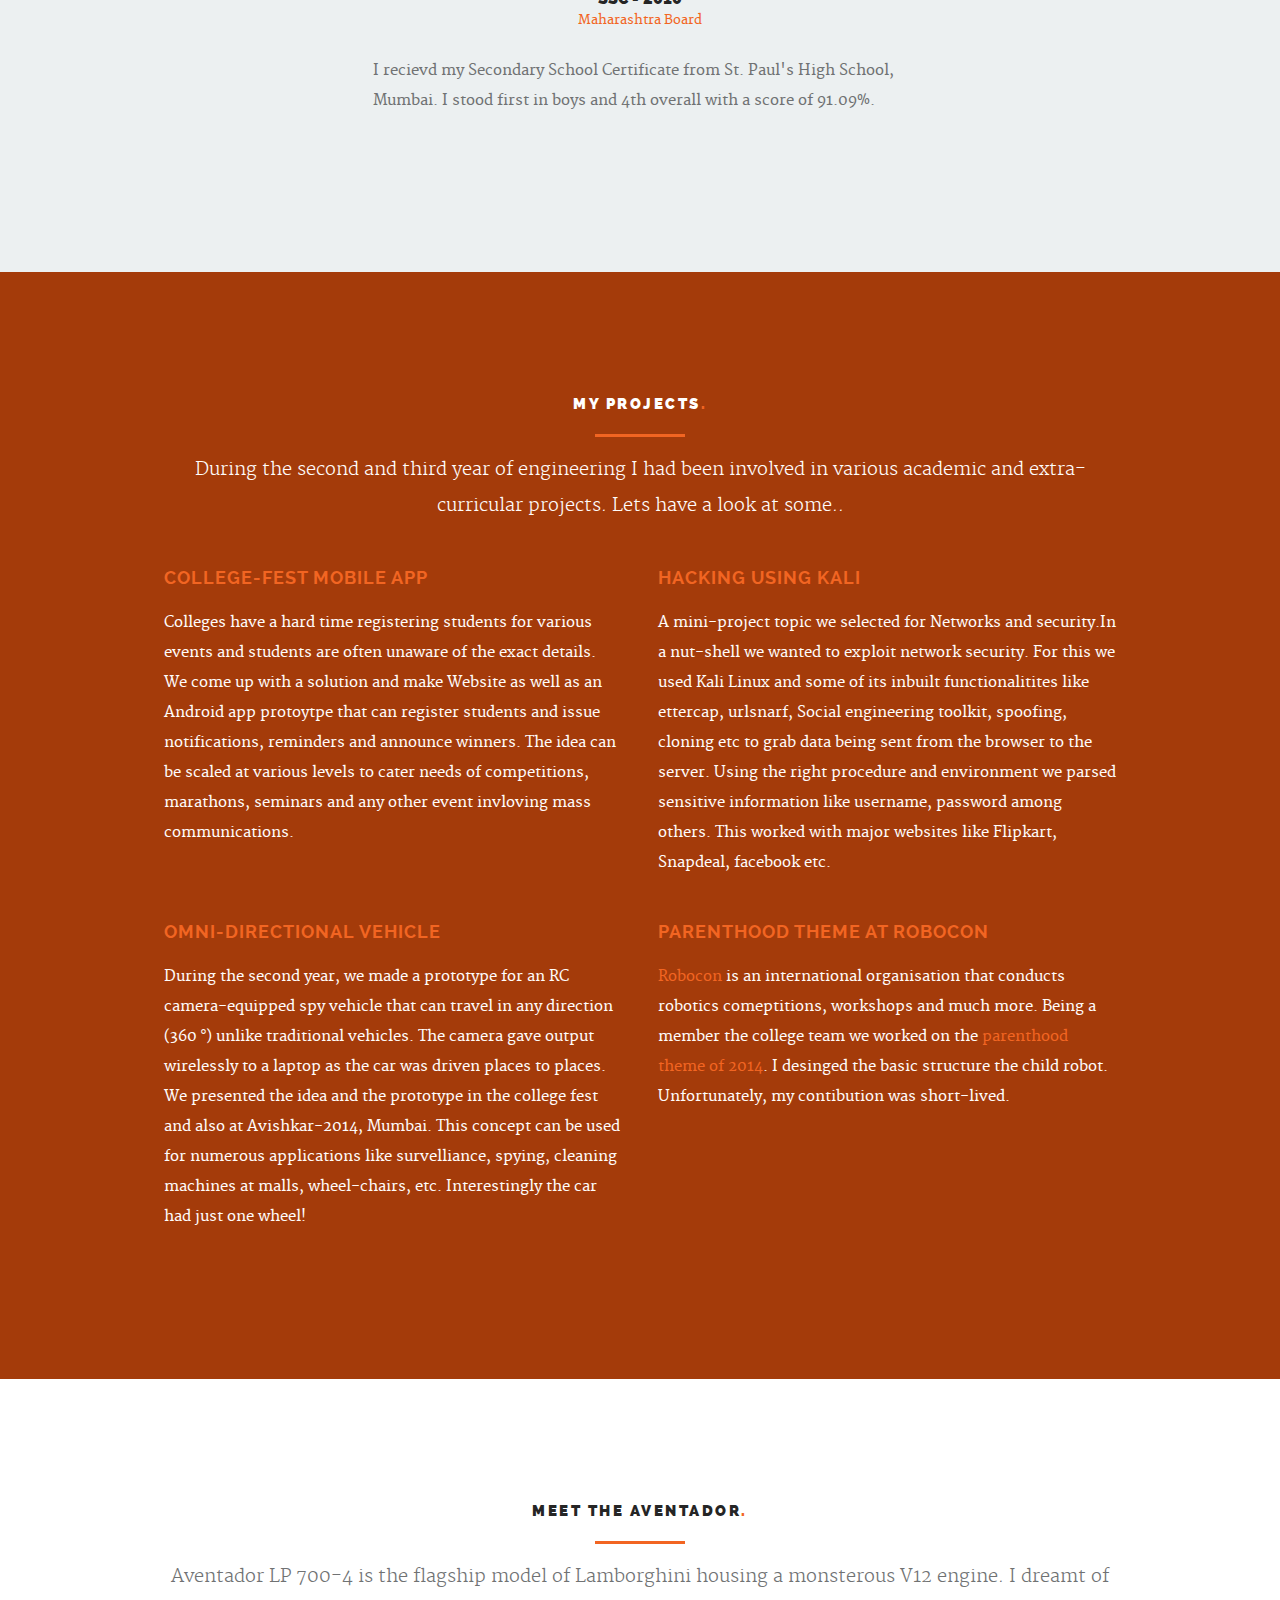
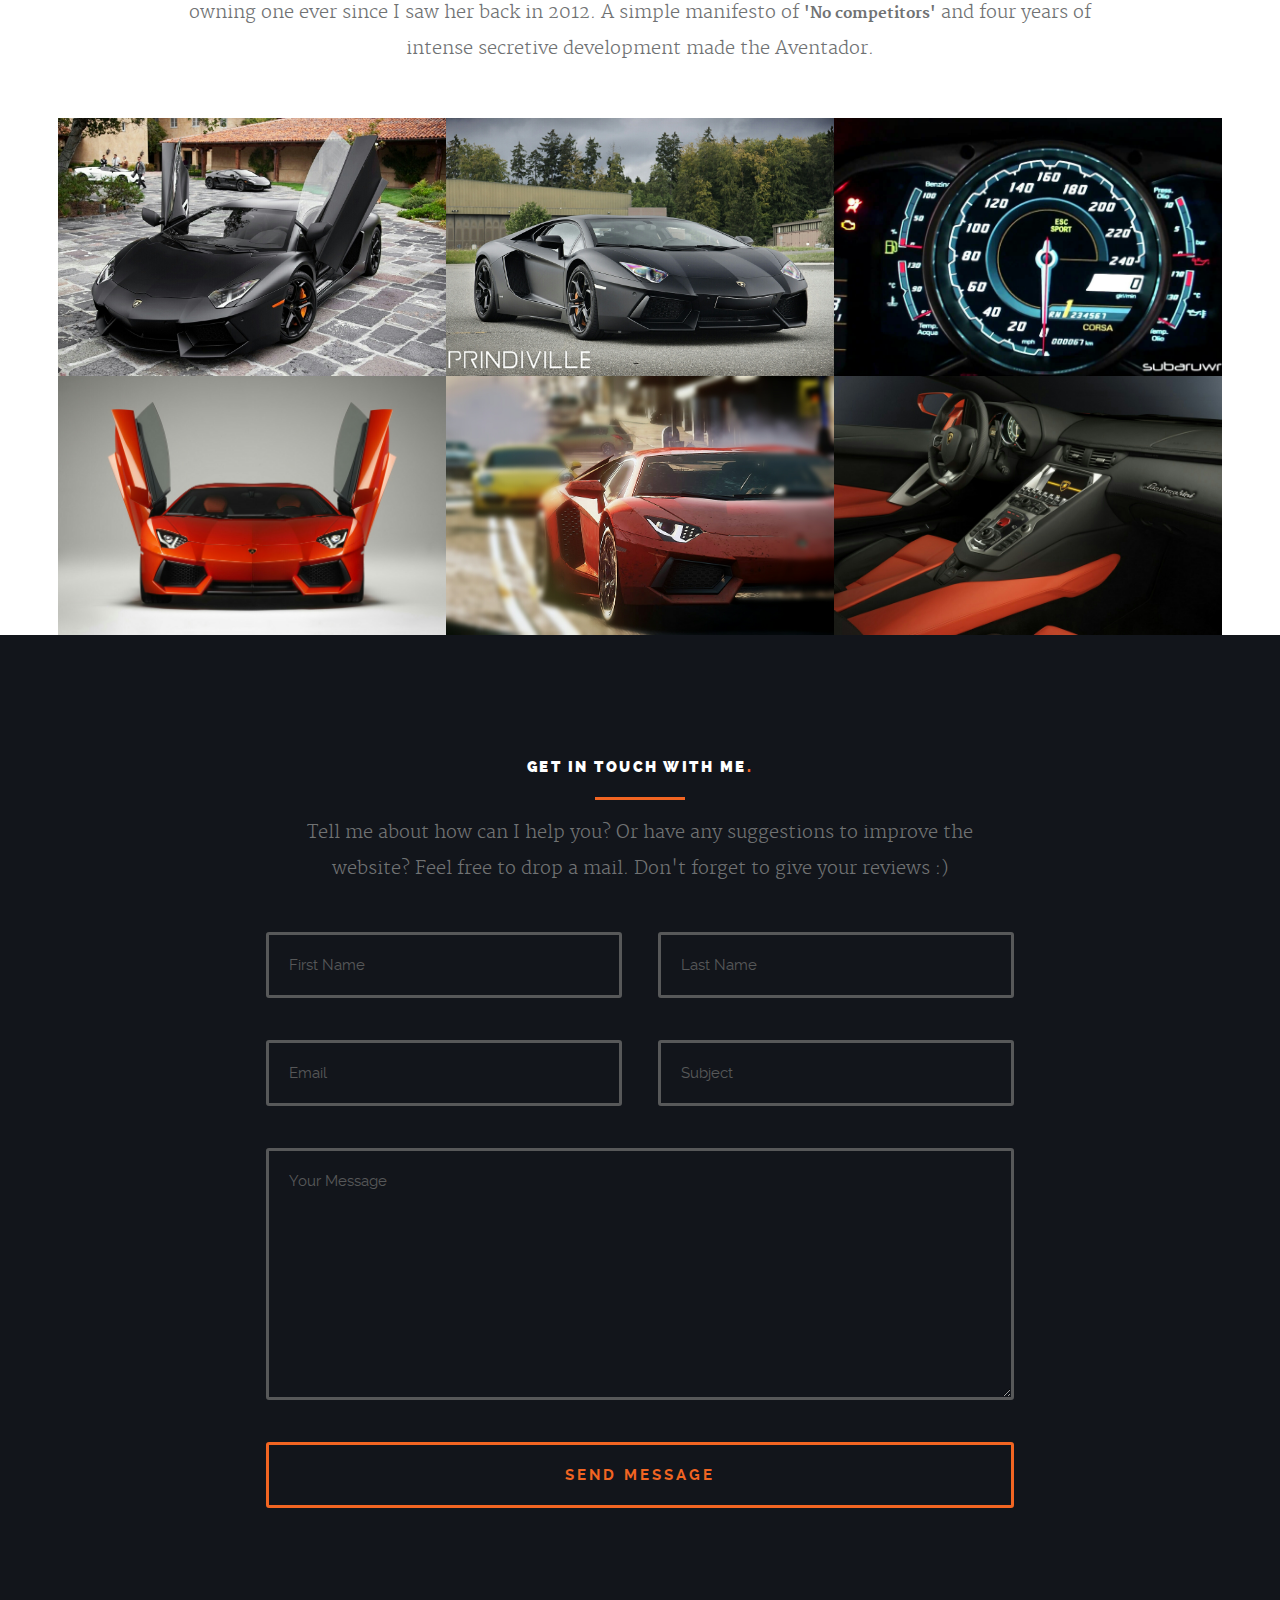
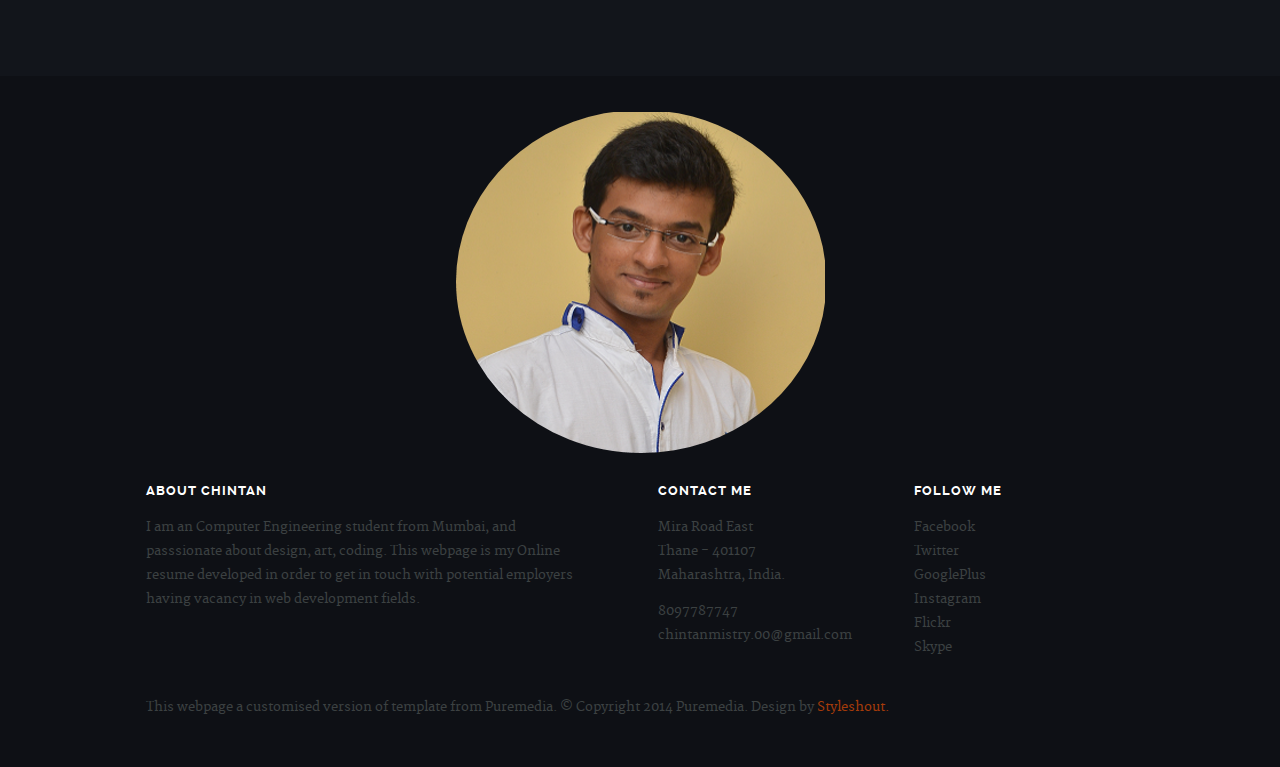
==== commit bb6a4201: "added my favicon, added my pic in about me section, changed all single line icons meaningfully, edit" ====
--- a/index.html
+++ b/index.html
@@ -28,7 +28,7 @@
 
    <!-- Favicons
 	=================================================== -->
-	<link rel="shortcut icon" href="favicon.png" >
+	<link rel="shortcut icon" href="favicon.ico" >
 
 </head>
 
@@ -105,7 +105,6 @@
 					   <li>
 						   <div class="flex-caption">
 								<h1>Hello, I'm Chintan Mistry, a Computer Engineering student form Mumbai.</h1>	
-								<p><a class="button stroke smoothscroll" href="#responsibilities">More About me</a></p>																   
 							</div>						
 					   </li>
 
@@ -113,14 +112,15 @@
 					   <li>						
 							<div class="flex-caption">
 								<h1 > I'm an artist, a designer, a coder, and... <br> I love my name!</h1>	
-								<p><a class="button stroke smoothscroll" href="#aventador">See my Works</a></p>									   
+								<p><a class="button stroke smoothscroll" href="#projects">See my Porjects</a></p>									   
 							</div>					
 					   </li>
 
 					   <!-- Slide -->
               <li>
                <div class="flex-caption">
-                <h1 >I'm a die-hard Lamborghini Fan, and aim to own an <a class="smoothscroll" href="#aventador" title="">an Aventador LP 700-4</a> when I turn 23. <a class="smoothscroll" href="#contact" title="">Meet her</a></h1> 
+                <h1 >I'm a die-hard Lamborghini Fan, and aim to own an an Aventador LP 700-4
+                <p><a class="button stroke smoothscroll" href="#aventador">Meet her</a></p>                                  
                 <!-- edit these links to point to the bull + ++++++++++++++++++++++++++++++++++++++++++ -->
                 </div>
               </li>				              
@@ -190,13 +190,13 @@
 	      		<div class="bgrid">
 
 	               <div class="icon-part">
-	               	<span class="icon-graph"></span>
+	               	<span class="icon-globe"></span>
 	               </div>
 
 	               <h3>Coding.</h3>
 
 	               <div class="skills-content">	                  
-		               <p>Well versed with coding languages like <b>C, Java, HTML, CSS, jade, Sass, Less, JavaScript, Assembly-level</b> and <b>android</b> basics. Can work with Databases like <b>MongoDB</b>,<b>SQL</b> .
+		               <p>Well versed with coding languages like <b>C, Java, HTML, CSS, jade, Sass, Less, JavaScript, Assembly-level </b>programming and <b>android</b> basics. Can work with Databases like <b>MongoDB</b>,<b>SQL</b> .
 	         			</p> 
 	               </div>      
 
@@ -205,7 +205,7 @@
 				   <div class="bgrid">
 
 	              	<div class="icon-part">
-	               	<i class="icon-film"></i>
+	               	<i class="icon-screen-desktop"></i>
 	               </div>
 
 	               <h3>Softwares.</h3>                  
@@ -220,7 +220,7 @@
 				   <div class="bgrid">
 
 	              	<div class="icon-part">	               	
-	               	<i class="icon-camera"></i>
+	               	<i class="icon-bulb"></i>
 	               </div>
 
 	               <h3>Problem solving.</h3>
@@ -235,7 +235,7 @@
 				   <div class="bgrid first">
 
 	              	<div class="icon-part">
-	               	<i class="icon-eye"></i>	               	
+	               	<i class="icon-badge"></i>	               	
 	               </div>
 	                  
 	               <h3>Designing.</h3> 
@@ -250,9 +250,9 @@
 				   <div class="bgrid">
 
 	              	<div class="icon-part">
-	               	<i class="icon-screen-desktop"></i>
+	               	<i class="icon-note"></i>
 	               </div>
-	                  
+
 	               <h3>Note-taking.</h3>
 
 	               <div class="skills-content">	                  
@@ -265,7 +265,7 @@
 				   <div class="bgrid">
 
 	               <div class="icon-part">
-	               	<i class="icon-eyeglasses"></i>
+	               	<i class="icon-diamond"></i>
 	               </div>
 
 	               <h3>Perfection.</h3>
@@ -530,7 +530,7 @@
 
            <hr />
 
-           <p>Aventador SV LP 750-4 is the flagship model of Lamborghini housing a monsterous V12 engine. I dreamt of owning one ever since I saw her back in 2012. A simple manifesto of <b>'No competitors'</b> and four years of intense secretive development made the Aventador. 
+           <p>Aventador LP 700-4 is the flagship model of Lamborghini housing a monsterous V12 engine. I dreamt of owning one ever since I saw her back in 2012. A simple manifesto of <b>'No competitors'</b> and four years of intense secretive development made the Aventador. 
            </p>
 
         </div>
@@ -742,9 +742,15 @@
 
       <div class="row">       
 
-         <div class="six columns tab-whole footer-responsibilities">
+				<div class="twelve columns text-center">
+
+          <img src="images/chintan.png" alt="">    
+        
+        </div>
+        
+        <div class="six columns tab-whole footer-responsibilities">
 				
-				<h3>About Chintan</h3>
+        <h3>About Chintan</h3>
                
             <p>I am an Computer Engineering student from Mumbai, and passsionate about design, art, coding. This webpage is my Online resume developed in order to get in touch with potential employers having vacancy in web development fields. 
             </p>
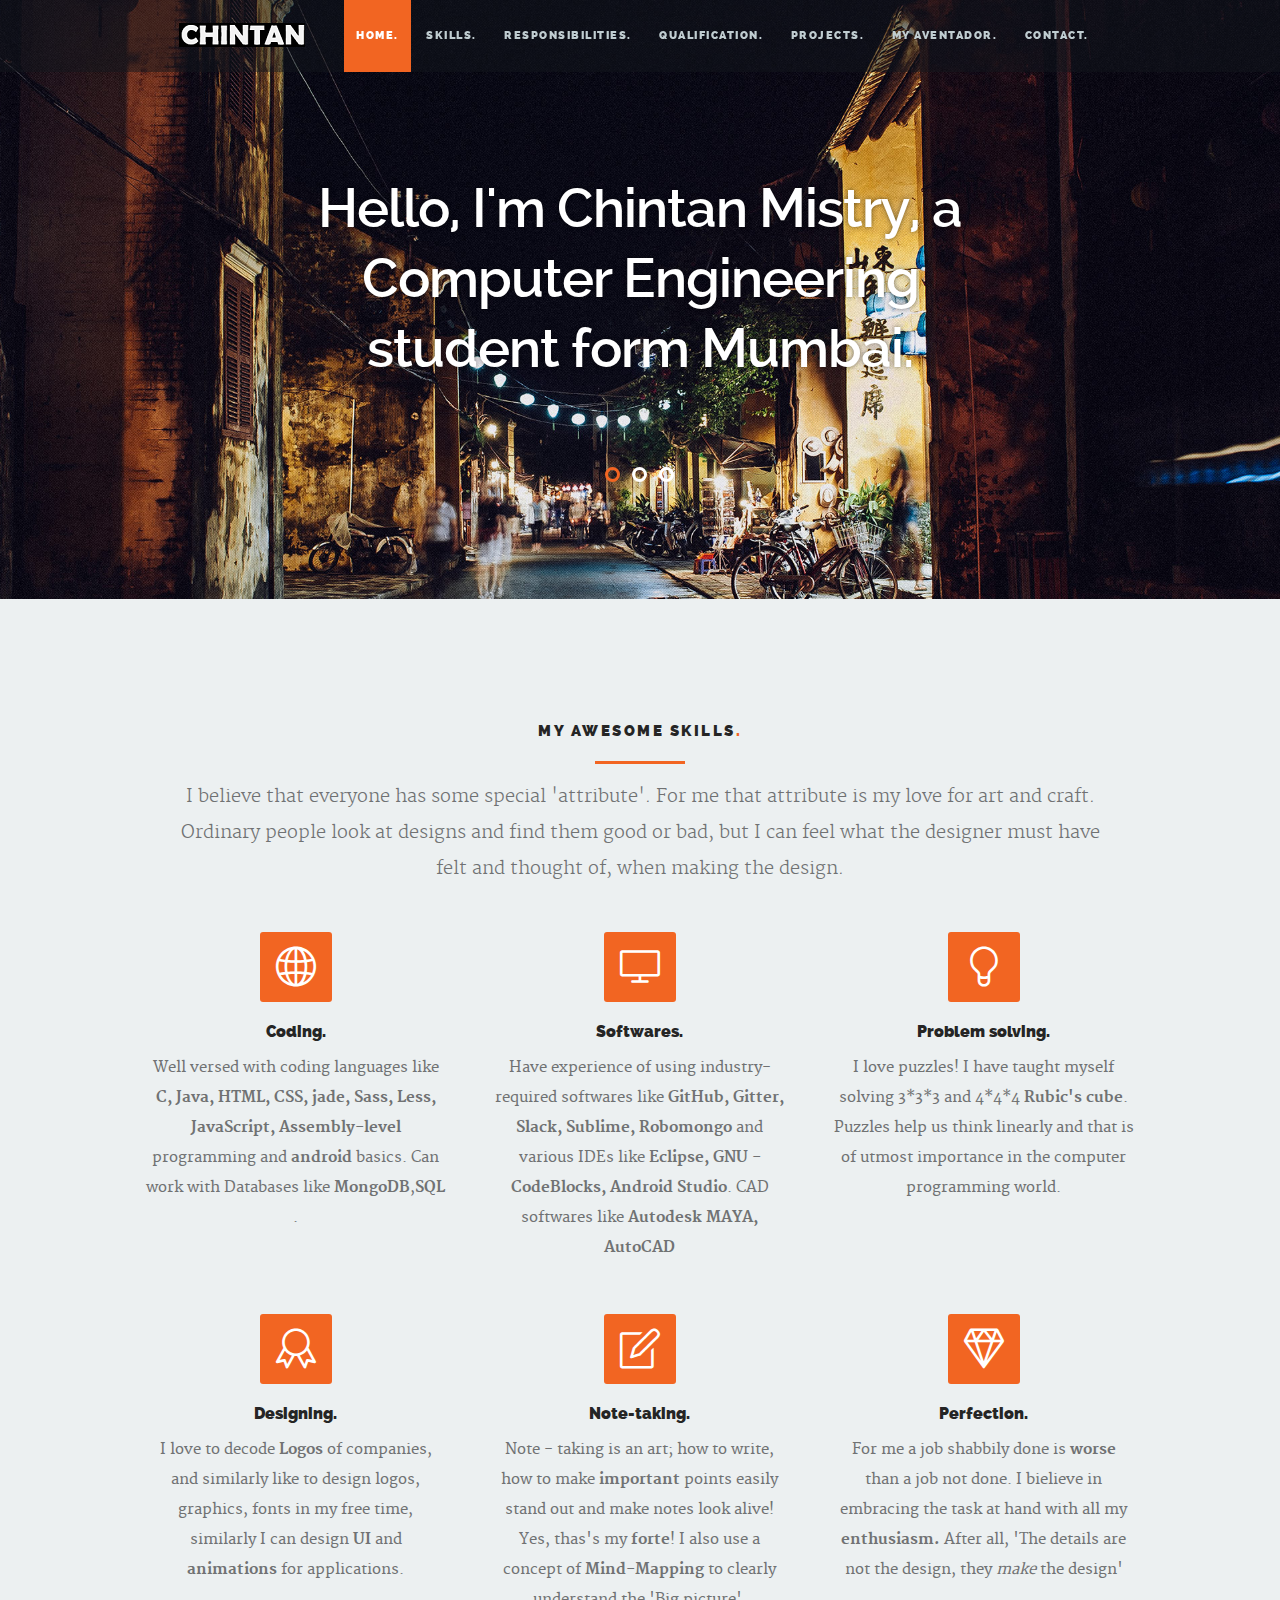
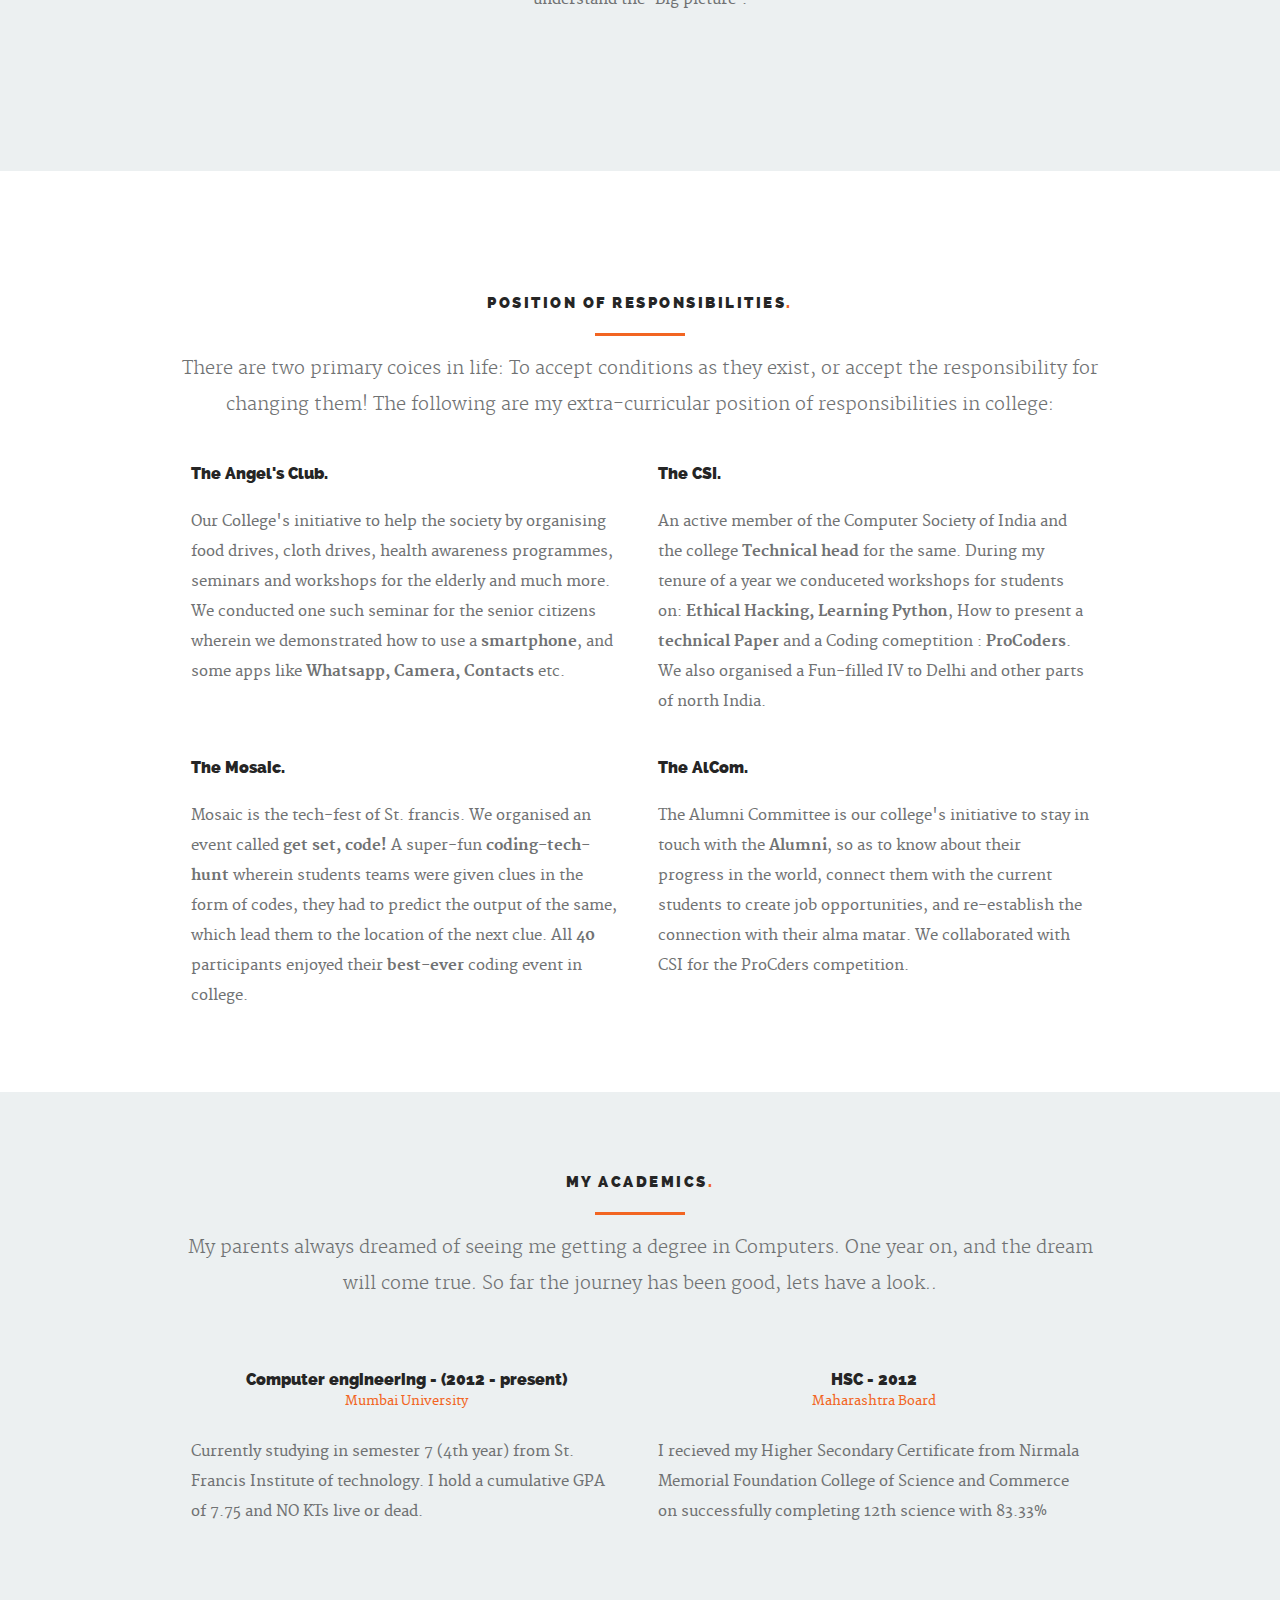
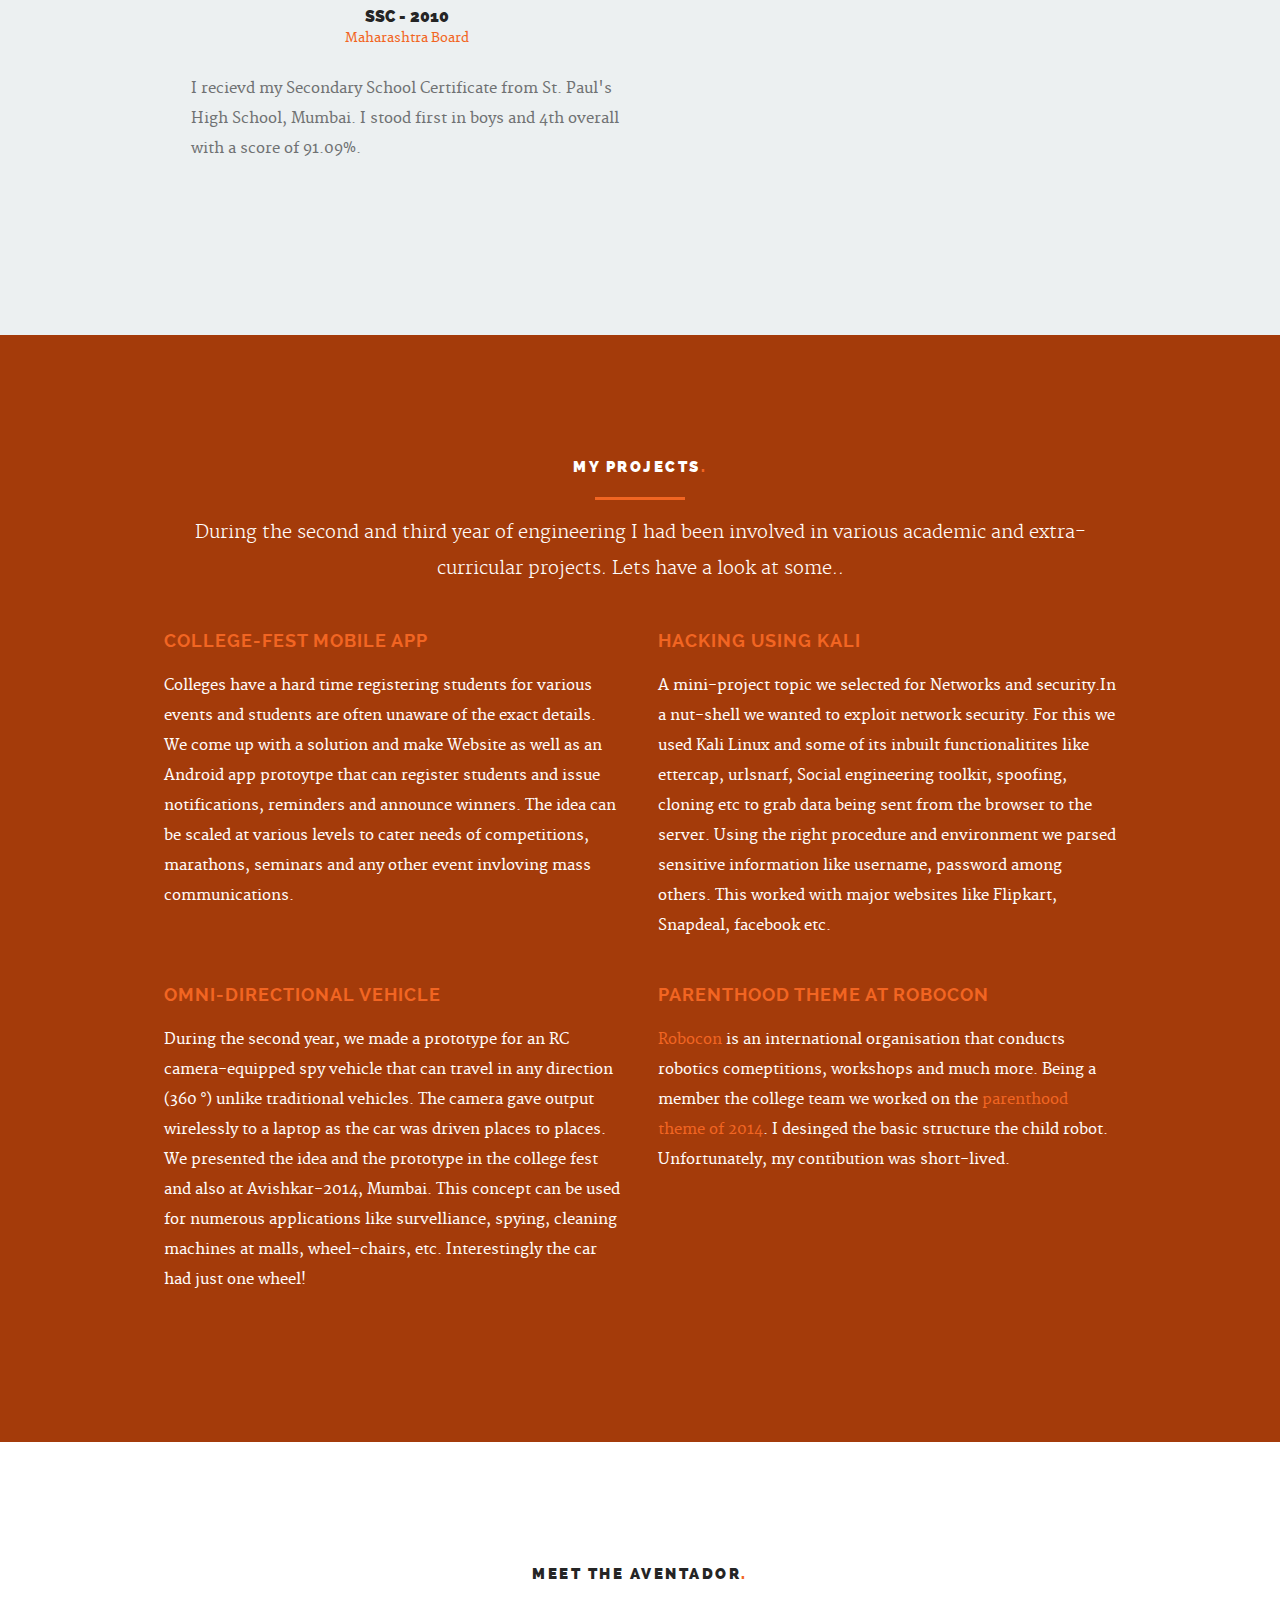
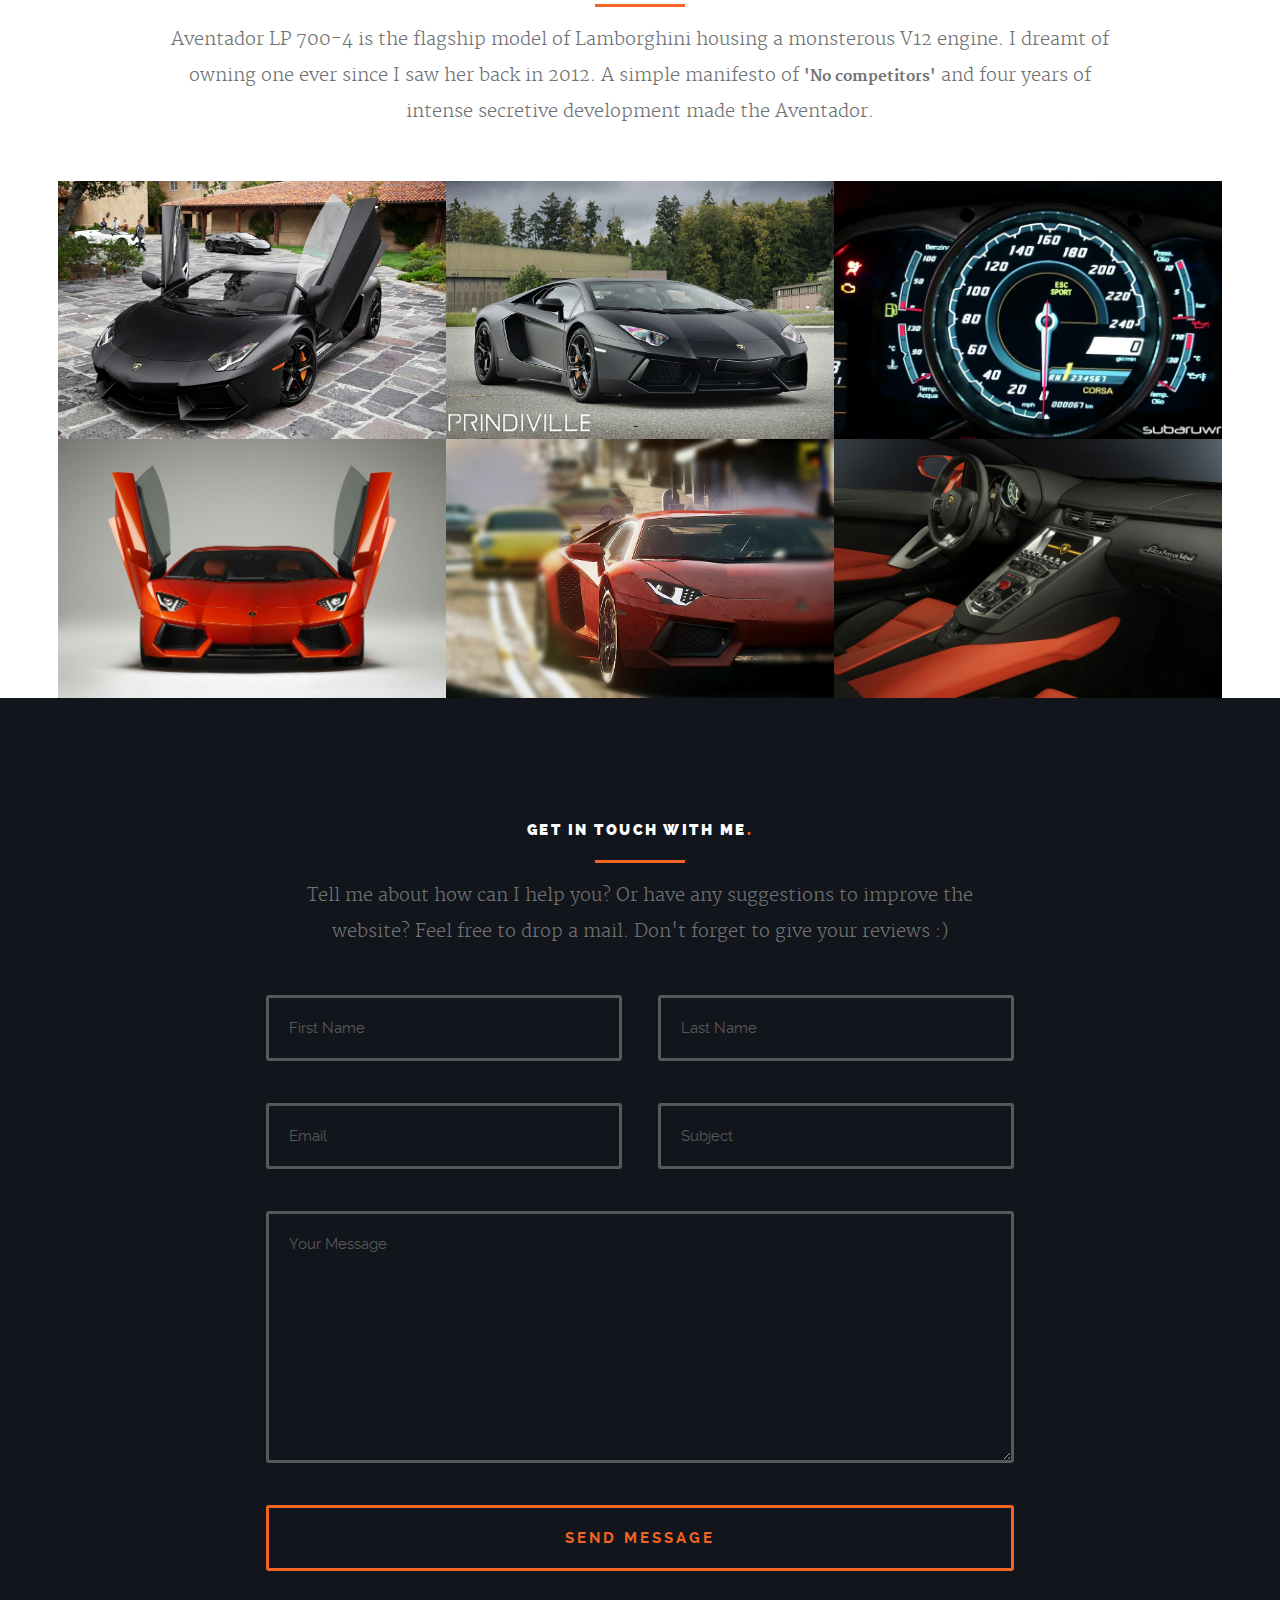
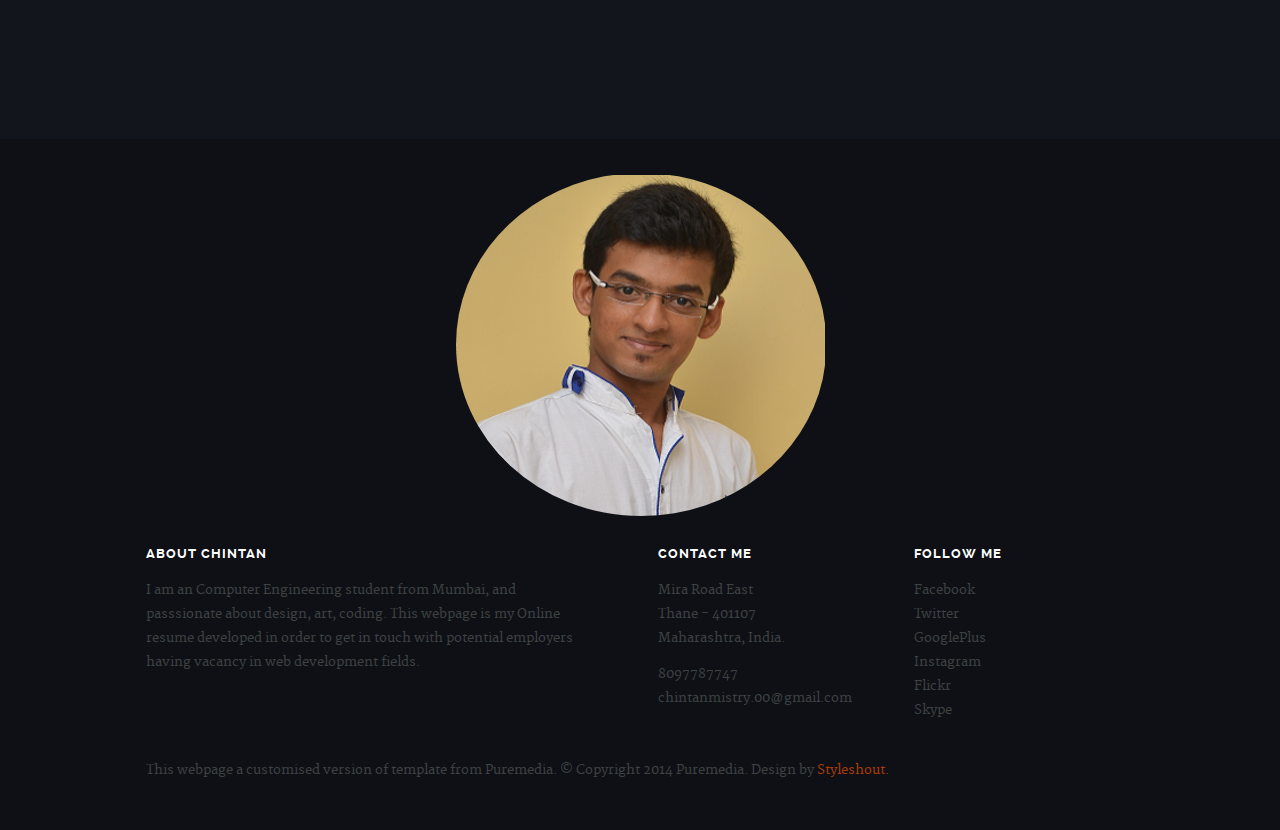
==== commit c60a41c6: "fixed final bug of small screen alignment of resp. Wallah, its done, I rock" ====
--- a/index.html
+++ b/index.html
@@ -307,7 +307,7 @@
 
       <div class="row responsibilities-content"> 
 
-      	<div class="mob-whole six columns left">
+      	<div class="mob-whole six columns">
 
       		<h3>The Angel's Club.</h3>	
 
@@ -315,8 +315,8 @@
 	         </p>
 
       	</div> <!-- /left -->
-
-      	<div class="mob-whole six columns right">
+        <!-- was mob-whole six columns left -->
+      	<div class="mob-whole six columns">
 
 	      	<h3>The CSI.</h3>
 
@@ -329,7 +329,7 @@
 
       <div class="row responsibilities-content"> 
 
-      	<div class="mob-whole six columns left">
+      	<div class="mob-whole six columns">
 
 	      	<h3>The Mosaic.</h3>	
 	      	<p>Mosaic is the tech-fest of St. francis. We organised an event called <b>get set, code!</b> A super-fun <b>coding-tech-hunt</b> wherein students teams were given clues in the form of codes, they had to predict the output of the same, which lead them to the location of the next clue. All <b>40</b> participants enjoyed their <b>best-ever</b> coding event in college. 
@@ -337,7 +337,7 @@
 
       	</div> <!-- /left -->
 
-      	<div class="mob-whole six columns right">
+      	<div class="mob-whole six columns">
 
 	      	<h3>The AlCom.</h3>
 
@@ -418,8 +418,7 @@
 
 		       		</div> <!-- /member -->
 <!-- i added inline style herer check for compatibility with mobile and tab screens -->
-		            <div class="bgrid-whole member first" style="padding-left: 200px;  padding-right: 200px;">
-
+		            <div class="bgrid member" >
 							<div class="member-header text-center">
 							
 								<!-- <div class="member-pic">
--- a/css/main.css
+++ b/css/main.css
@@ -825,18 +825,18 @@
 	text-shadow: none;
 	color: transparent;
 	width: 126px;
-	height: 12px;
+	height: 24px;
 	background-repeat: no-repeat;
 	background-position: 0 0;
-	/*background-image: url("../images/logo.png");    */
+	background-image: url("../images/chintan_logo_small.png");    
 	/*removed the url coz it showed puremedia*/
 }
 @media (-webkit-min-device-pixel-ratio:2), (min-resolution:192dpi) {
 	header .logo a {
-		background-image: url("../images/logo-@2x.png");
-		-webkit-background-size: 126px 12px;
-		-moz-background-size: 126px 12px;
-		background-size: 126px 12px;
+		background-image: url("../images/chintan_logo.png");
+		-webkit-background-size: 126px 24px;
+		-moz-background-size: 126px 24px;
+		background-size: 126px 24px;
 	}
 }
 .opaque {
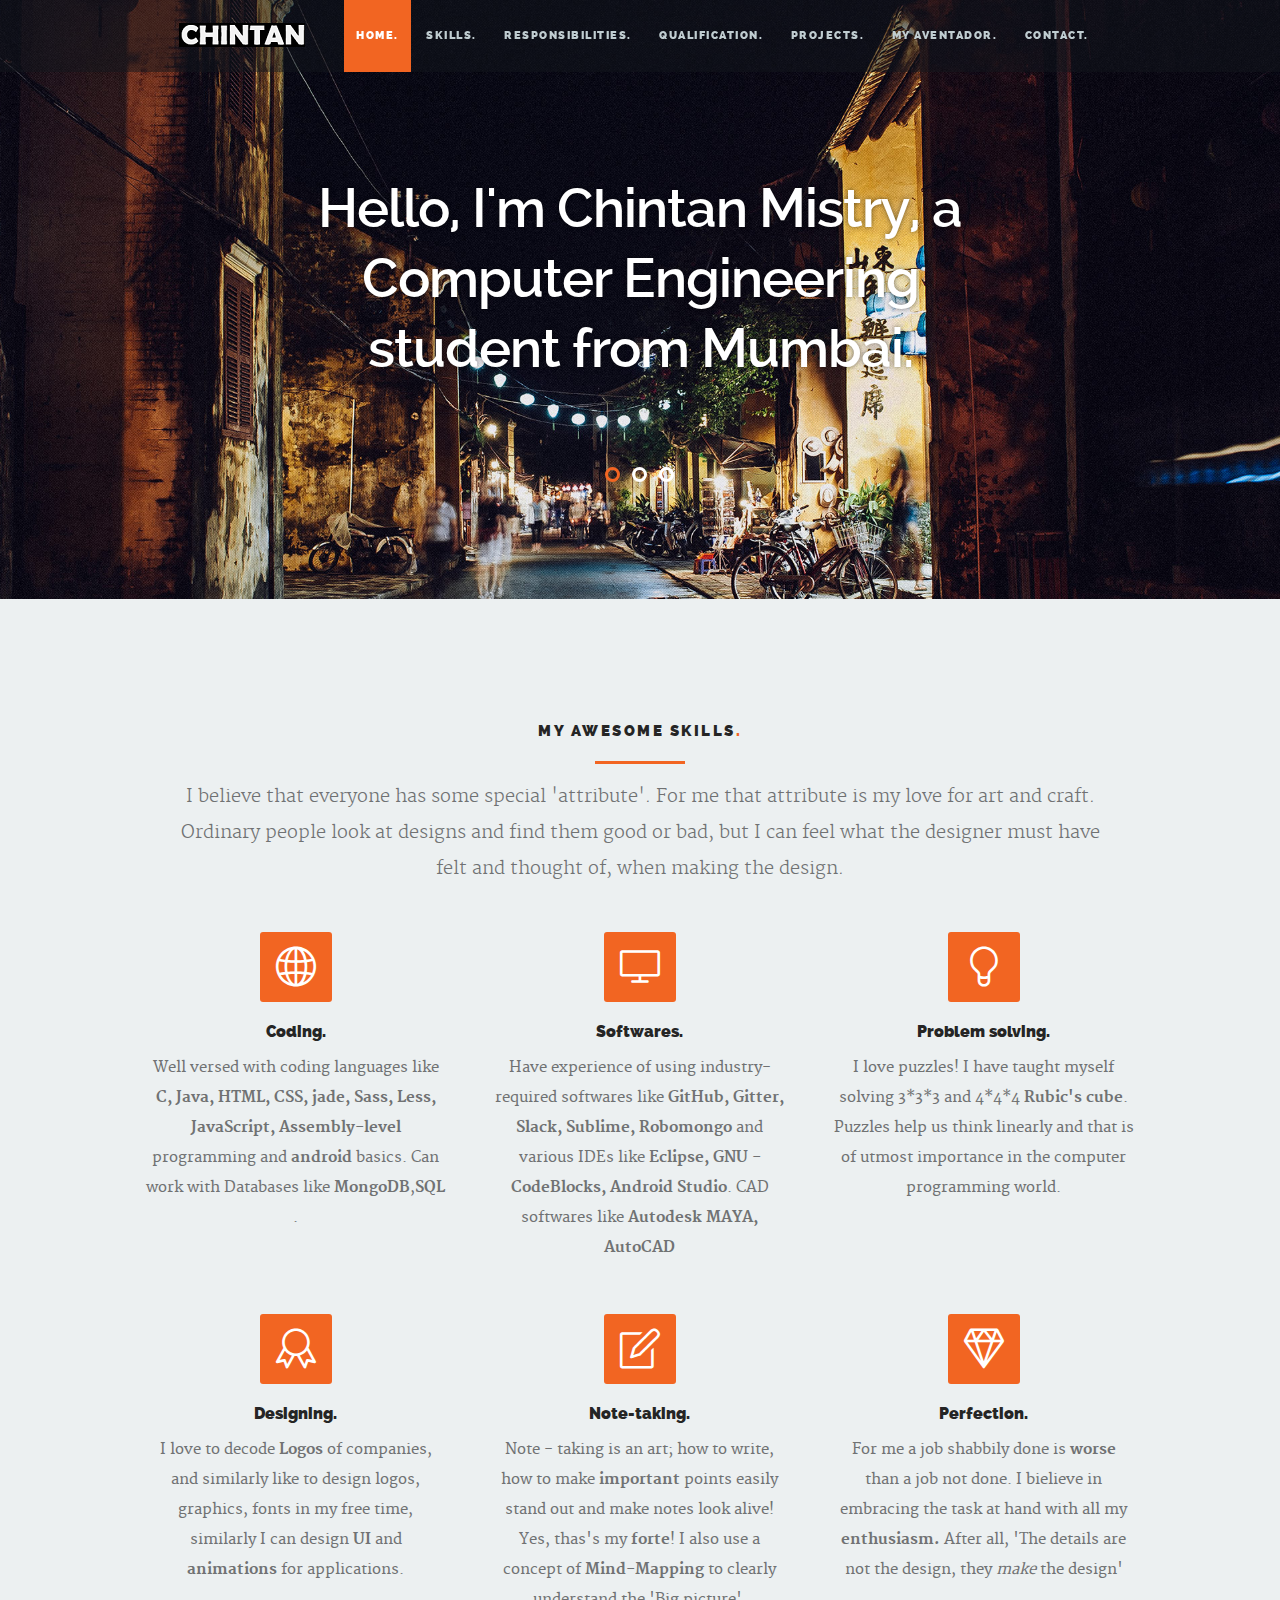
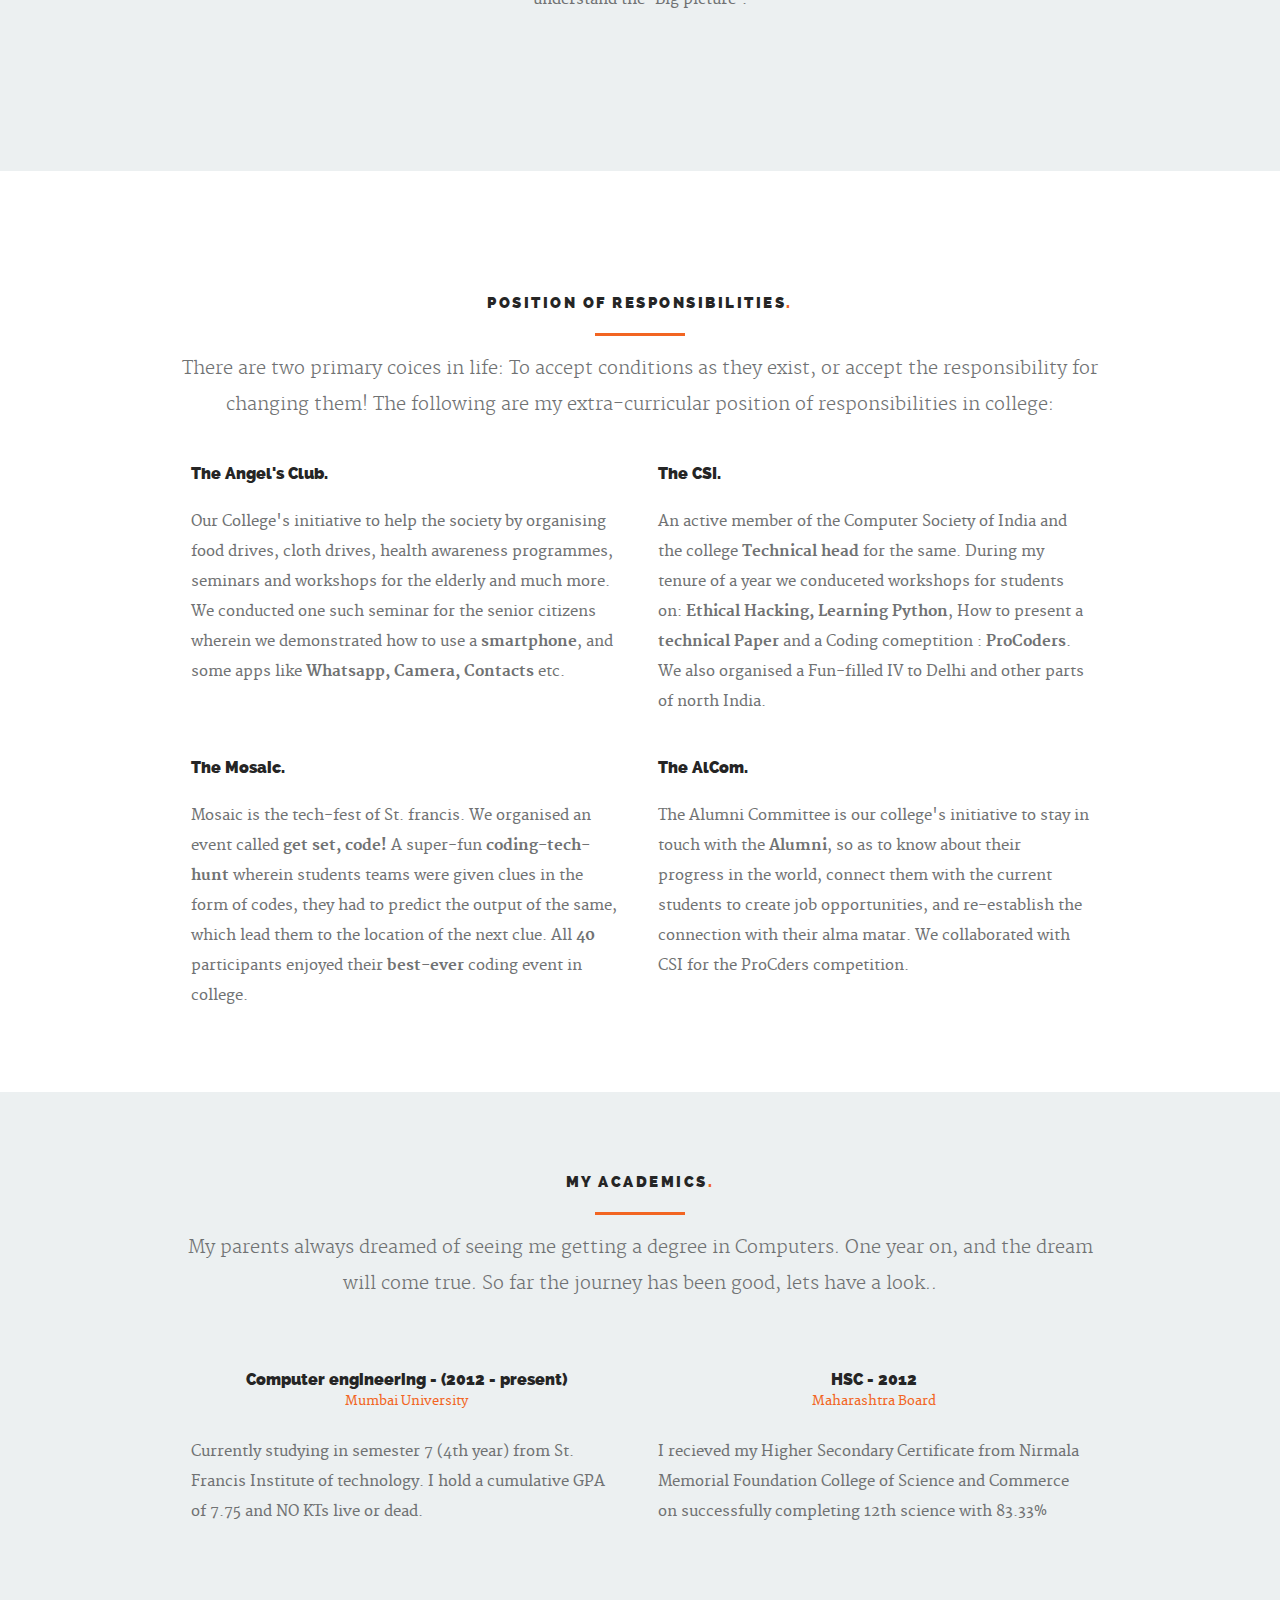
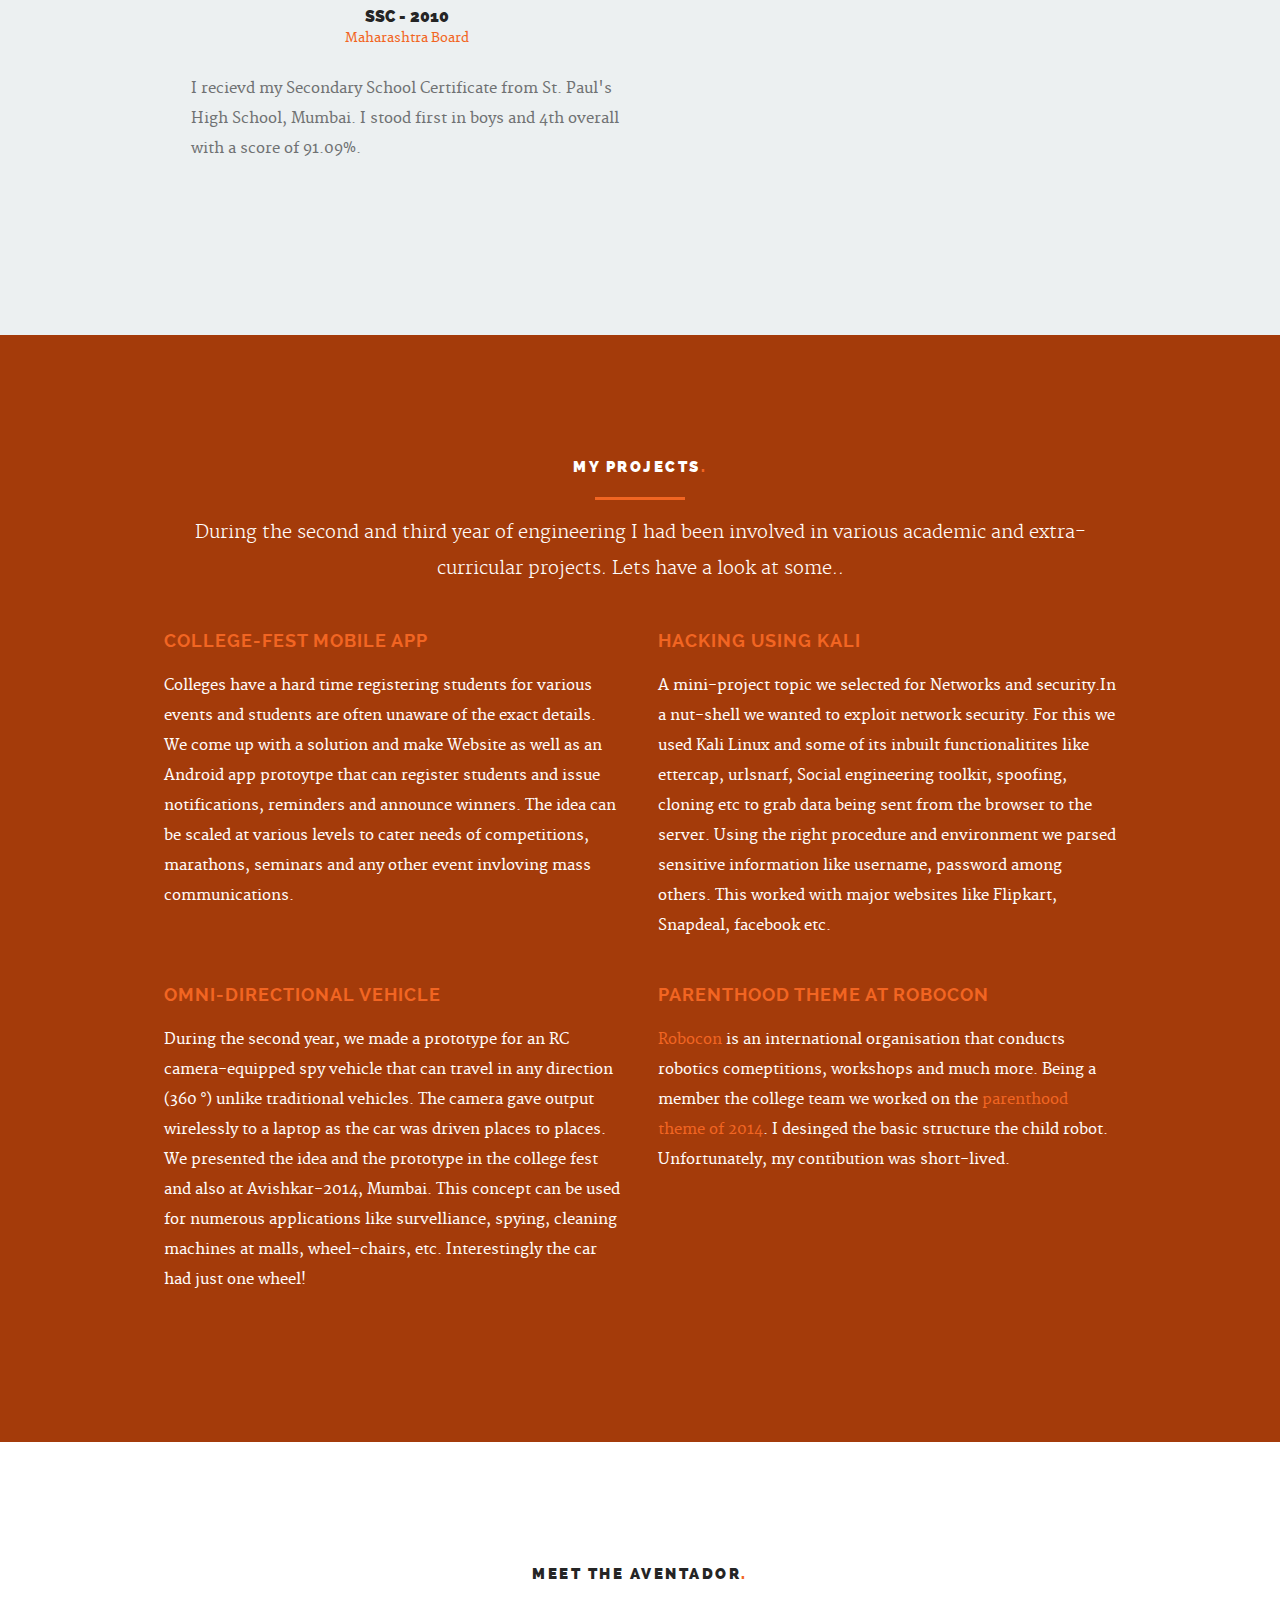
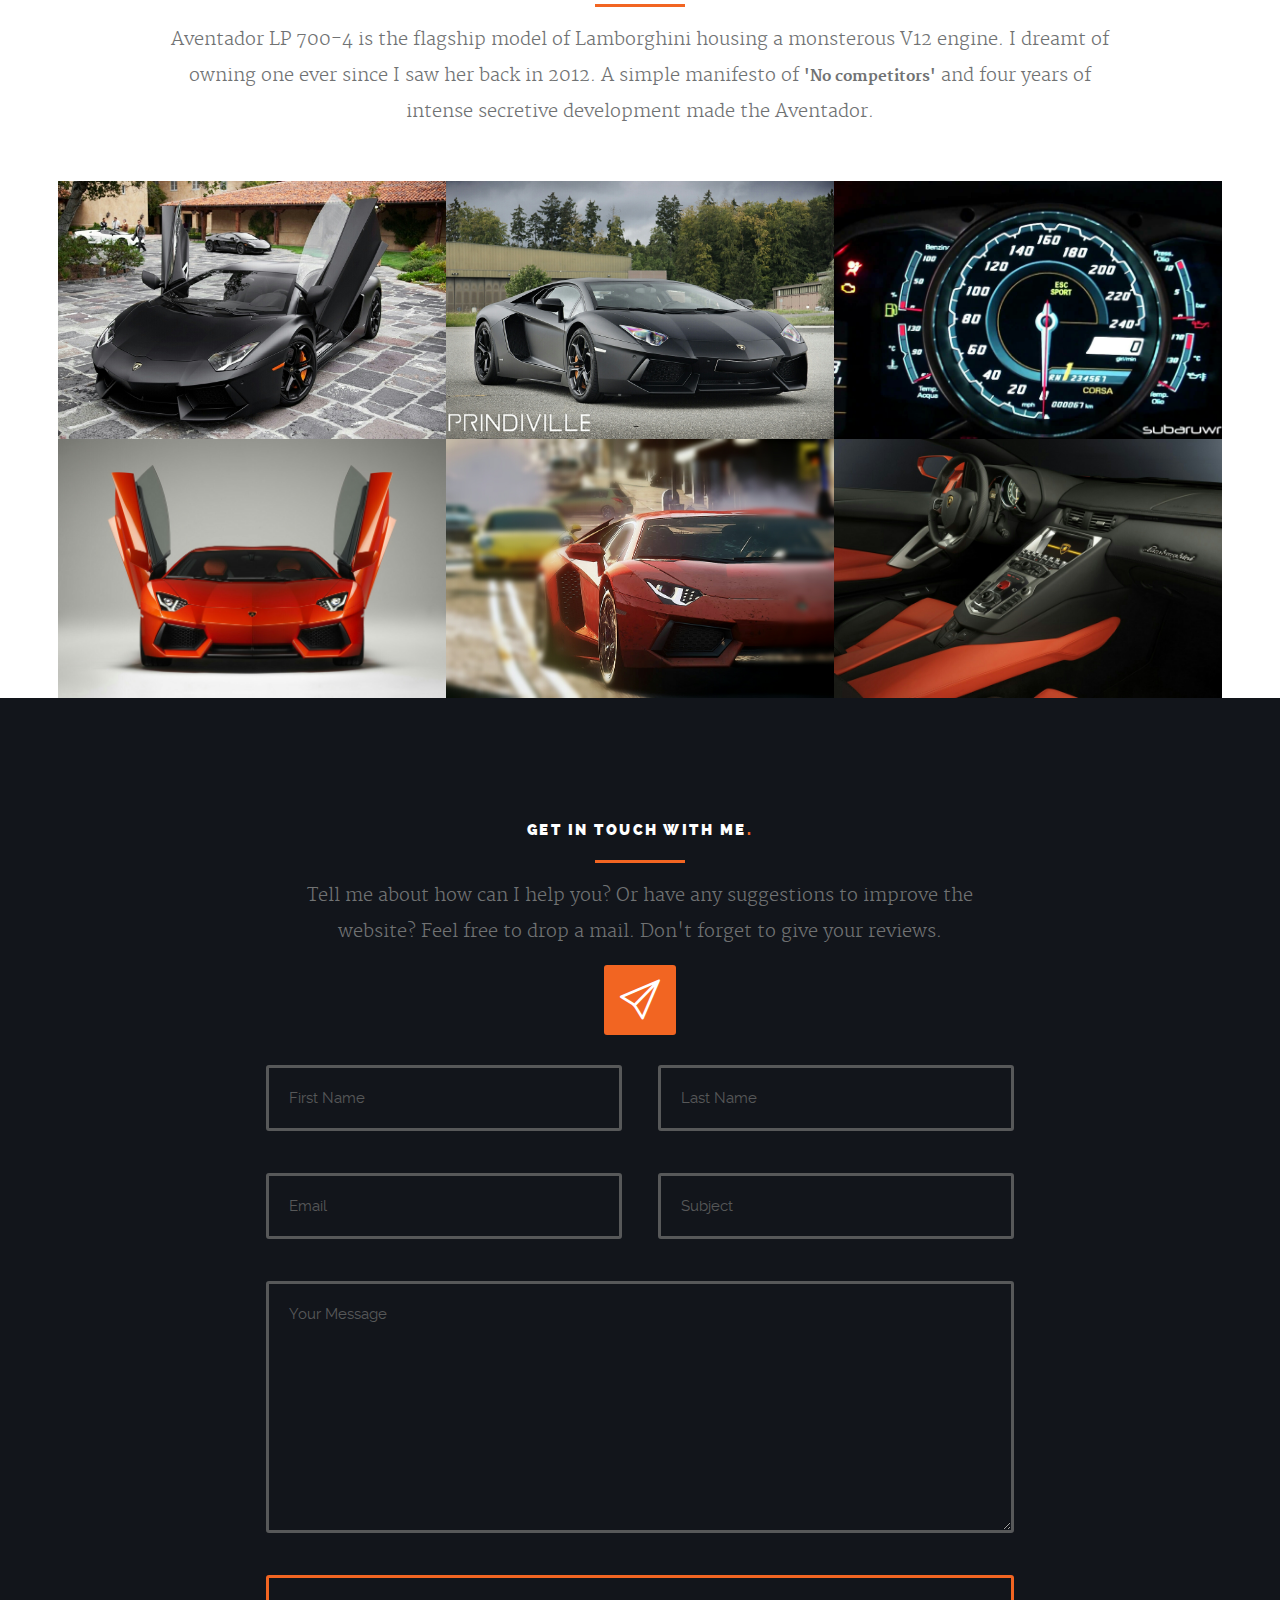
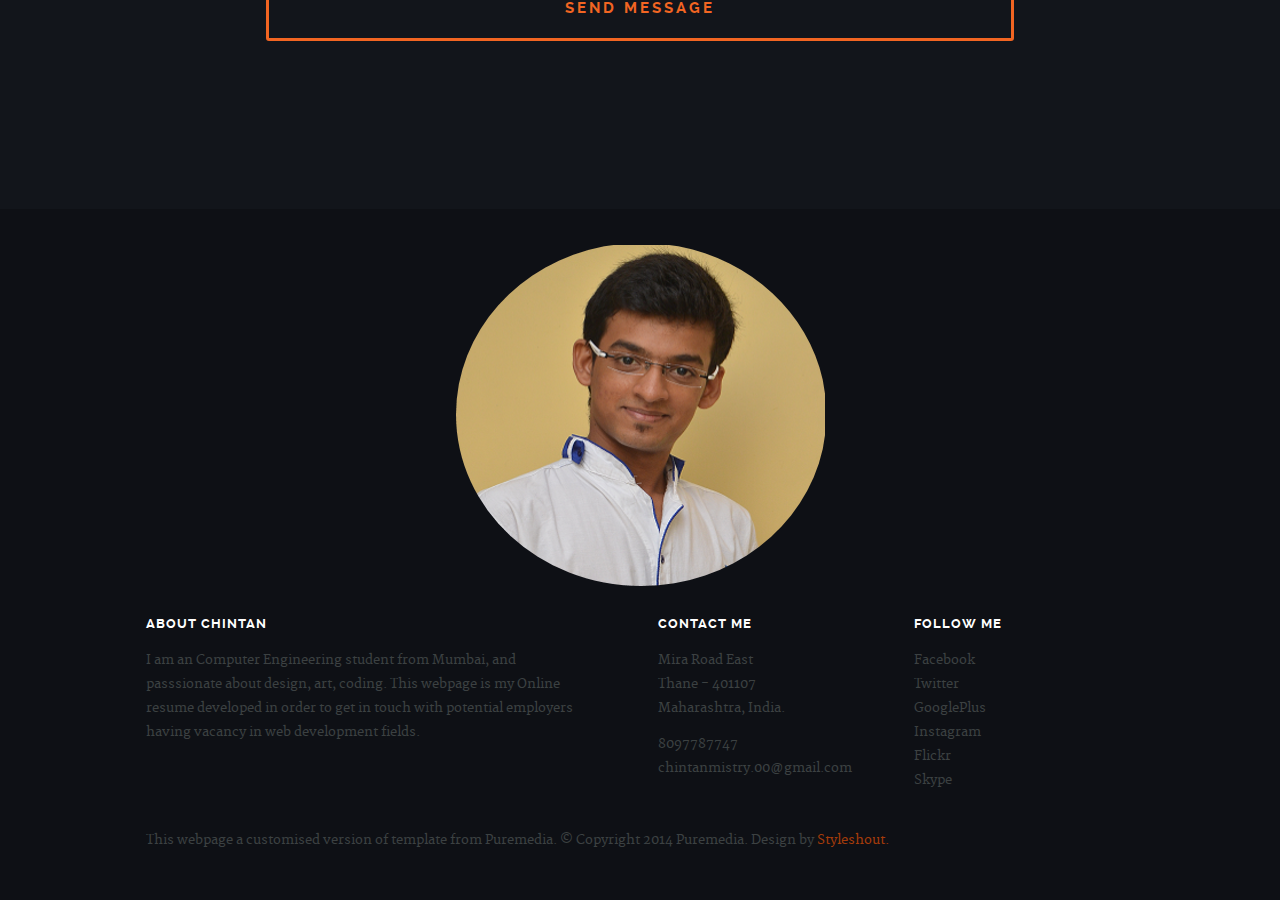
==== commit eaea4c9c: "testing phase 2: fixed -1. hero section grammar mistake, 2.emoticon to singleline icon for send mail" ====
--- a/index.html
+++ b/index.html
@@ -104,7 +104,7 @@
 					   <!-- Slide -->
 					   <li>
 						   <div class="flex-caption">
-								<h1>Hello, I'm Chintan Mistry, a Computer Engineering student form Mumbai.</h1>	
+								<h1>Hello, I'm Chintan Mistry, a Computer Engineering student from Mumbai.</h1>	
 							</div>						
 					   </li>
 
@@ -119,7 +119,7 @@
 					   <!-- Slide -->
               <li>
                <div class="flex-caption">
-                <h1 >I'm a die-hard Lamborghini Fan, and aim to own an an Aventador LP 700-4
+                <h1 >I'm a die-hard Lamborghini Fan, and aim to own an Aventador LP 700-4
                 <p><a class="button stroke smoothscroll" href="#aventador">Meet her</a></p>                                  
                 <!-- edit these links to point to the bull + ++++++++++++++++++++++++++++++++++++++++++ -->
                 </div>
@@ -659,8 +659,14 @@
 
 	         <hr />
 
-	         <p>Tell me about how can I help you? Or have any suggestions to improve the website? Feel free to drop a mail. Don't forget to give your reviews :) 
+	         <p>Tell me about how can I help you? Or have any suggestions to improve the website? Feel free to drop a mail. Don't forget to give your reviews. 
 	         </p>
+
+           <div class="skills-list">
+             <div class="icon-part">
+                <span class="icon-paper-plane"></span>
+              </div>
+            </div>
 
 	      </div>
 
